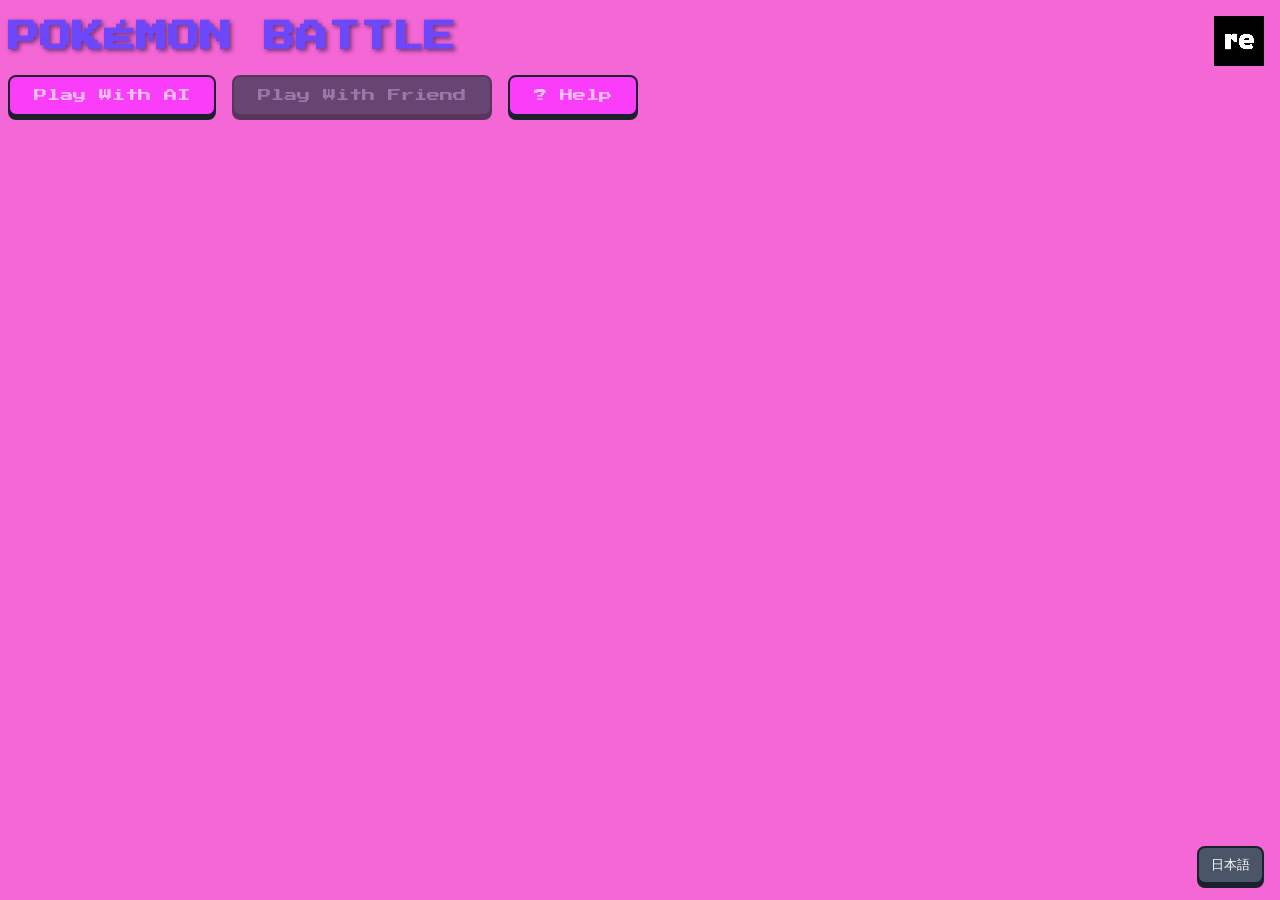
==== index.html @ 2ab13876 "Update index.html" ====
<!DOCTYPE html>
<html lang="en">
<head>
    <meta charset="UTF-8">
    <meta name="viewport" content="width=device-width, initial-scale=1.0">
    <title>(ré)Pokémon Battle</title>
    <script src="https://cdn.tailwindcss.com"></script>
    <!-- UPDATED: Added Japanese font -->
    <link href="https://fonts.googleapis.com/css2?family=Press+Start+2P&family=DotGothic16&display.swap" rel="stylesheet">
    <style>
        /* UPDATED: Added :lang() pseudo-classes to switch fonts */
        body:lang(en) {
            font-family: 'Press Start 2P', sans-serif;
        }
        body:lang(ja) {
            /* Use DotGothic16 for Japanese, as Press Start 2P lacks glyphs */
            font-family: 'DotGothic16', sans-serif;
        }

        body {
            background-color: #f566d7; /* User specified */
            /* Simple noise background for a retro feel */
            background-image: url("data:image/svg+xml,%3Csvg xmlns='http://www.w3.org/2000/svg' width='4' height='4' viewBox='0 0 4 4'%3E%3Cpath fill='%239C92AC' fill-opacity='0.1' d='M1 3h1v1H1V3zm2-2h1v1H3V1z'%3E%3C/path%3E%3C/svg%3E");
            padding-bottom: 80px; /* Added space for the fixed button */
            image-rendering: pixelated; /* Makes pixel fonts sharp */
            text-transform: uppercase; /* Classic game feel */
            font-size: 16px; /* Set a base font size for DotGothic16 */
        }
        
        /* Ensure pixel font is used in buttons too */
        body:lang(en) .retro-btn, body:lang(en) .battle-log, body:lang(en) .victory-text-base, body:lang(en) .help-screen {
            font-family: 'Press Start 2P', sans-serif;
        }
        body:lang(ja) .retro-btn, body:lang(ja) .battle-log, body:lang(ja) .victory-text-base, body:lang(ja) .help-screen {
            font-family: 'DotGothic16', sans-serif;
            /* Japanese font might need size adjustment */
            font-size: 1.1rem; 
            line-height: 1.5;
        }
        /* Override for smaller elements */
        body:lang(ja) h2, body:lang(ja) span, body:lang(ja) p {
             font-size: 1.0rem;
        }
        body:lang(ja) .retro-btn.attack-btn {
            font-size: 0.75rem; /* NEW: Made even smaller for mobile */
            line-height: 1.2;
        }
        @media (min-width: 768px) {
            body:lang(ja) .retro-btn.attack-btn {
                font-size: 1.0rem; /* Restore original size for desktop */
            }
        }
        body:lang(en) .retro-btn.attack-btn {
            /* MODIFIED: Made attack buttons full width */
            font-size: 0.55rem; /* NEW: Made even smaller for mobile */
            width: 100%;
        }
        @media (min-width: 768px) {
            body:lang(en) .retro-btn.attack-btn {
                font-size: 0.75rem; /* Restore original size for desktop */
            }
        }
        /* MODIFIED: Make Japanese attack buttons full width too */
        body:lang(ja) .retro-btn.attack-btn {
            width: 100%;
        }


        /* --- HP Bar Styling --- */
        .hp-bar-outer {
            background-color: #e0e0e0;
            border-radius: 9999px;
            overflow: hidden;
            border: 2px solid #333;
            box-shadow: inset 0 2px 4px rgba(0,0,0,0.2);
        }

        .hp-bar-inner {
            height: 100%;
            border-radius: 9999px;
            transition: width 0.5s ease-in-out;
            /* Green to Yellow to Red gradient */
            background: linear-gradient(90deg, #dc2626, #f59e0b, #22c55e);
            background-size: 300% 100%; /* Size to show only one part */
            background-position: 0% 50%; /* Start at green (right side) */
        }

        /* --- Retro Button Styling --- */
        .retro-btn {
            font-weight: 400; /* This font only has one weight */
            background-color: #4a5568; /* Default gray */
            color: white;
            border: 2px solid #1a202c;
            border-radius: 8px;
            padding: 0.75rem 1.5rem;
            cursor: pointer;
            box-shadow: 0 4px 0 #1a202c; /* 3D effect */
            transition: all 0.1s ease-in-out;
            transform: translateY(0);
        }

        /* The user requested an orange highlight on click */
        .retro-btn:active {
            background-color: #dd6b20; /* Orange */
            box-shadow: 0 2px 0 #1a202c;
            transform: translateY(2px); /* Button press effect */
        }

        .retro-btn:disabled {
            cursor: not-allowed;
            opacity: 0.7;
            background-color: #2d3748; /* Darker gray for disabled */
            color: #718096;
            box-shadow: 0 4px 0 #1a202c;
        }

        /* --- Heavy Attack Button States --- */
        .heavy-attack-disabled {
            background-color: #2d3748; /* Darker gray */
            color: #718096;
            box-shadow: 0 4px 0 #1a202c;
            opacity: 0.6;
            pointer-events: none; /* Not clickable */
        }

        .heavy-attack-ready {
            background-color: #c53030; /* Ready state - red */
            color: white;
        }
        .heavy-attack-ready:active {
            background-color: #dd6b20; /* Still orange on click */
        }

        /* --- Battle Log --- */
        .battle-log {
            background-color: rgba(0, 0, 0, 0.7);
            border: 2px solid #4a5568;
            border-radius: 8px;
            overflow-y: auto;
            color: #f0f0f0;
        }
        .battle-log p {
            padding: 4px 8px;
            border-bottom: 1px dashed #4a5568;
        }
        .battle-log p:last-child {
            border-bottom: none;
        }

        /* --- Screen Transitions --- */
        .hidden {
            display: none;
        }

        /* --- Victory Overlay --- */
        .victory-text-base {
            font-weight: 400; /* This font only has one weight */
            font-size: 2.5rem; /* Smaller base size for pixel font */
        }

        /* Victory Animation */
        .victory-text-win {
            color: white;
            text-shadow: 
                -3px -3px 0 #000, 3px -3px 0 #000,
                -3px 3px 0 #000, 3px 3px 0 #000,
                -4px 0 0 #ffcc00, 4px 0 0 #ffcc00,
                0 -4px 0 #ffcc00, 0 4px 0 #ffcc00;
            animation: bounce 1s ease-in-out infinite;
        }
        
        /* Defeat Animation */
        .victory-text-lose {
            color: #dc2626; /* Red */
            text-shadow: 
                -2px -2px 0 #000, 2px -2px 0 #000,
                -2px 2px 0 #000, 2px 2px 0 #000,
                -3px 0 0 #000, 3px 0 0 #000,
                0 -3px 0 #000, 0 3px 0 #000;
            animation: tremble 0.5s linear infinite;
        }

        /* Draw Style (No Animation) */
        .victory-text-draw {
            color: #a0aec0; /* Gray */
            text-shadow: 
                -2px -2px 0 #000, 2px -2px 0 #000,
                -2px 2px 0 #000, 2px 2px 0 #000;
        }


        @media (min-width: 768px) {
            .victory-text-base {
                font-size: 5rem; /* Restore large size on desktop */
            }
        }

        @keyframes bounce {
            0%, 100% { transform: translateY(0); }
            50% { transform: translateY(-15px); }
        }

        @keyframes tremble {
            0% { transform: translate(0, 0); }
            25% { transform: translate(-2px, 2px); }
            50% { transform: translate(2px, -2px); }
            75% { transform: translate(-2px, 2px); }
            100% { transform: translate(0, 0); }
        }


        /* --- Pokémon Sprite Animations --- */
        .pokemon-sprite {
            transition: transform 0.2s ease;
            image-rendering: pixelated; /* Keeps placeholders sharp */
        }
        .pokemon-sprite.taking-damage {
            animation: shake 0.3s ease-in-out;
        }
        @keyframes shake {
            0%, 100% { transform: translateX(0); }
            25% { transform: translateX(-10px); }
            75% { transform: translateX(10px); }
        }
        .pokemon-sprite.attacking {
            transform: scale(1.1) translateX(10px);
        }
        .pokemon-sprite.ai-attacking {
            transform: scale(1.1) translateX(-10px);
        }

        /* --- Selection Card --- */
        .pokemon-card {
            transition: transform 0.2s ease, box-shadow 0.2s ease;
        }
        .pokemon-card:hover {
            transform: translateY(-5px);
            box-shadow: 0 10px 15px -3px rgba(0, 0, 0, 0.2), 0 4px 6px -2px rgba(0, 0, 0, 0.1);
        }
        
        /* --- Pokeball Logo --- */
        .pokeball-logo {
            position: fixed;
            top: 16px;
            right: 16px;
            width: 50px;
            height: 50px;
            z-index: 100;
            animation: spin 8s linear infinite;
        }
        @keyframes spin {
            from { transform: rotate(0deg); }
            to { transform: rotate(360deg); }
        }

        /* --- Maintenance Button --- */
        .maintenance-btn {
            position: relative;
            overflow: hidden; /* To keep the bar inside */
        }
        .maintenance-btn::after {
            content: attr(data-maintenance-text); /* Get text from data attribute */
            position: absolute;
            left: -100%;
            top: 0;
            width: 100%;
            height: 100%;
            display: flex;
            align-items: center;
            justify-content: center;
            background: repeating-linear-gradient(
                -45deg,
                #ffcc00,
                #ffcc00 10px,
                #333 10px,
                #333 20px
            );
            color: white;
            text-shadow: 1px 1px 2px black;
            font-size: 0.75em; /* Smaller text for the bar */
            animation: maintenance-sweep 2s ease-in-out infinite;
        }

        @keyframes maintenance-sweep {
            0% { left: -100%; }
            40% { left: 0; }
            60% { left: 0; }
            100% { left: 100%; }
        }

        /* --- Pokémon Type Styles --- */
        .type-electric-text { color: #F8D030; text-shadow: 1px 1px #A1871F; }
        .type-electric-bg { background-color: rgba(248, 208, 48, 0.15); }
        .type-electric-border { border-color: #F8D030; }
        .type-electric-btn { background-color: #f7d02c; color: #333; }
        .type-electric-btn:active { background-color: #dd6b20 !important; }

        .type-fire-text { color: #F08030; text-shadow: 1px 1px #9C531F; }
        .type-fire-bg { background-color: rgba(240, 128, 48, 0.15); }
        .type-fire-border { border-color: #F08030; }
        .type-fire-btn { background-color: #f08030; color: white; }
        .type-fire-btn:active { background-color: #dd6b20 !important; }

        .type-water-text { color: #6890F0; text-shadow: 1px 1px #445E9C; }
        .type-water-bg { background-color: rgba(104, 144, 240, 0.15); }
        .type-water-border { border-color: #6890F0; }
        .type-water-btn { background-color: #6890f0; color: white; }
        .type-water-btn:active { background-color: #dd6b20 !important; }

        .type-grass-text { color: #78C850; text-shadow: 1px 1px #4E8234; }
        .type-grass-bg { background-color: rgba(120, 200, 80, 0.15); }
        .type-grass-border { border-color: #78C850; }
        .type-grass-btn { background-color: #78c850; color: white; }
        .type-grass-btn:active { background-color: #dd6b20 !important; }

        .type-normal-text { color: #A8A878; text-shadow: 1px 1px #6D6D4E; }
        .type-normal-bg { background-color: rgba(168, 168, 120, 0.15); }
        .type-normal-border { border-color: #A8A878; }
        .type-normal-btn { background-color: #a8a878; color: white; }
        .type-normal-btn:active { background-color: #dd6b20 !important; }

        /* --- Language Button --- */
        #language-toggle {
            position: fixed;
            bottom: 16px;
            right: 16px;
            z-index: 100;
            padding: 0.5rem 0.75rem;
        }

        /* --- NEW: Help Screen Styles --- */
        .help-screen {
            background-color: rgba(0, 0, 0, 0.9); /* Dark overlay */
            color: #f0f0f0;
            padding: 1.5rem;
            border-radius: 8px;
            border: 2px solid #4a5568;
            text-transform: none; /* Allow normal case for rules */
        }
        .help-screen h2 {
            font-size: 1.5rem;
            margin-bottom: 1rem;
            color: #ffcc00; /* Yellow title */
            text-shadow: 2px 2px #000;
        }
        .help-screen ul {
            list-style-type: none;
            padding: 0;
            margin-left: 0.5rem;
        }
        .help-screen li {
            margin-bottom: 0.75rem;
            line-height: 1.6;
            font-size: 0.9rem;
        }
        /* Style the numbers/icons */
        .help-screen li::before {
            content: '▶';
            color: #ffcc00;
            margin-right: 0.75rem;
            font-size: 0.75rem;
        }
        /* Special style for heavy attack rule */
        .help-screen .heavy-rule {
            color: #fca5a5; /* Light red */
        }
        .help-screen .heavy-rule::before {
            content: '★';
            color: #f87171; /* Red */
        }

        /* --- NEW: Video Overlay --- */
        #video-overlay {
            z-index: 200; /* On top of everything */
        }
        /* NEW: Make log review overlay appear on top */
        #log-review-overlay {
            z-index: 210; /* On top of victory screen */
        }
        #attack-video {
            border: 4px solid #ffcc00; /* Retro yellow border */
            border-radius: 8px;
            max-width: 90%;
            max-height: 90%;
            background-color: #000; /* Black bg in case video is letterboxed */
        }

    </style>
</head>
<!-- Set default language for the body -->
<body lang="en" class="flex flex-col items-center justify-center min-h-screen p-4">

    <!-- Pokeball Logo -->
    <img src="./lgo.png" 
         alt="Pokeball" 
         class="pokeball-logo" 
         onerror="this.src='https://placehold.co/50x50/f00/fff?text=O&font=montserrat'; this.onerror=null;">

    <h1 id="main-title" class="text-xl md:text-2xl font-normal text-center text-white mb-6" style="text-shadow: 2px 2px 4px rgba(0,0,0,0.5);">...</h1>

    <!-- MODIFIED: Increased padding for height -->
    <div id="game-container" class="w-full max-w-4xl bg-[#f462bd]/80 backdrop-blur-sm rounded-xl shadow-2xl p-4 md:p-8 border-4 border-gray-700">

        <!-- NEW START SCREEN -->
        <div id="start-screen" class="text-center">
            <div class="flex flex-col items-center justify-center gap-6 p-8 md:p-12">
                <button id="play-ai-btn" class="retro-btn !text-base md:!text-xl !px-8 !py-4" style="background-color: #fa3df8; color: #fbbfff;">
                    ...
                </button>
                <button id="play-friend-btn" class="retro-btn maintenance-btn !text-base md:!text-xl !px-8 !py-4" data-maintenance-text="..." disabled>
                    ...
                </button>
                <!-- NEW: Help Button -->
                <button id="help-btn" class="retro-btn !text-base md:!text-xl !px-8 !py-4" style="background-color: #fa3df8; color: #fbbfff;">
                    <span class="mr-2">?</span>
                    <span id="help-btn-text">...</span>
                </button>
            </div>
        </div>

        <!-- NEW: HELP SCREEN -->
        <div id="help-screen" class="hidden help-screen">
            <h2 id="help-title">...</h2>
            <ul>
                <li id="help-rule-1">...</li>
                <li id="help-rule-2">...</li>
                <li id="help-rule-3" class="heavy-rule">...</li>
            </ul>
            <button id="help-back-btn" class="retro-btn !text-base md:!text-xl !px-8 !py-4" style="background-color: #fa3df8; color: #fbbfff;">...</button>
        </div>


        <div id="selection-screen" class="hidden">
            <div id="pokemon-slider-container" class="flex items-center justify-center gap-2 md:gap-6">
                <button id="prev-pokemon" class="retro-btn !p-2 md:!p-4 text-lg md:text-2xl">◀</button>
                
                <div id="pokemon-card-display" class="w-48 md:w-64">
                    <!-- Card rendered by JS -->
                </div>
                
                <button id="next-pokemon" class="retro-btn !p-2 md:!p-4 text-lg md:text-2xl">▶</button>
            </div>
        </div>

        <div id="battle-screen" class="hidden">
            <div class="grid grid-cols-2 gap-1 md:gap-6 mb-1 md:mb-4">

                <!-- Player Box -->
                <div id="player-box" class="p-1 md:p-4 rounded-lg border-2 border-gray-400 shadow-md">
                    <!-- MODIFIED: Changed to flex-col and centered. Kept md:flex-row for larger screens -->
                    <div class="flex flex-col items-center gap-1 md:flex-row md:items-center md:gap-2">
                        <!-- MODIFIED: Added mx-auto for mobile centering, md:mx-0 to reset -->
                        <img id="player-pokemon-img" src="https://placehold.co/150x150/EFEFEF/333?text=Player" alt="Player Pokémon" class="pokemon-sprite h-16 w-16 md:h-32 md:w-32 object-cover rounded mx-auto md:mx-0">
                        <!-- MODIFIED: Changed to flex-1 and w-full for mobile, md:w-auto to reset -->
                        <div class="flex-1 w-full md:w-auto">
                            <!-- MODIFIED: Added text-center for mobile, md:text-left to reset -->
                            <h2 id="player-pokemon-name" class="text-[0.625rem] md:text-base font-normal leading-tight text-center md:text-left">...</h2>
                            <!-- MODIFIED: Added block and text-center for mobile, md:text-left to reset -->
                            <span id="player-hp-text" class="block text-[0.5rem] md:text-sm font-normal text-center md:text-left">HP: 100/100</span>
                            <div class="hp-bar-outer w-full h-4 md:h-5 mt-1 md:mt-2">
                                <div id="player-hp-bar" class="hp-bar-inner h-full w-full"></div>
                            </div>
                        </div>
                    </div>
                </div>

                <!-- AI Box -->
                <div id="ai-box" class="p-1 md:p-4 rounded-lg border-2 border-gray-400 shadow-md">
                    <!-- MODIFIED: Changed to flex-col and centered. Kept md:flex-row for larger screens -->
                    <div class="flex flex-col items-center gap-1 md:flex-row md:items-center md:gap-2">
                        <!-- MODIFIED: Added mx-auto for mobile centering, md:mx-0 to reset -->
                        <img id="ai-pokemon-img" src="https://placehold.co/150x150/EFEFEF/333?text=AI" alt="AI Pokémon" class="pokemon-sprite h-16 w-16 md:h-32 md:w-32 object-cover rounded mx-auto md:mx-0">
                        <!-- MODIFIED: Changed to flex-1 and w-full for mobile, md:w-auto to reset -->
                        <div class="flex-1 w-full md:w-auto">
                            <!-- MODIFIED: Added text-center for mobile, md:text-left to reset -->
                            <h2 id="ai-pokemon-name" class="text-[0.625rem] md:text-base font-normal leading-tight text-center md:text-left">...</h2>
                            <!-- MODIFIED: Added block and text-center for mobile, md:text-left to reset -->
                            <span id="ai-hp-text" class="block text-[0.5rem] md:text-sm font-normal text-center md:text-left">HP: 100/100</span>
                            <div class="hp-bar-outer w-full h-4 md:h-5 mt-1 md:mt-2">
                                <div id="ai-hp-bar" class="hp-bar-inner h-full w-full"></div>
                            </div>
                        </div>
                    </div>
                </div>

            </div>

            <div class="grid grid-cols-2 gap-1 md:gap-6">
                <div>
                    <h3 id="your-turn-title" class="text-[0.625rem] md:text-base font-normal mb-2 text-center">...</h3>
                    <div id="player-controls" class="grid grid-cols-2 gap-1 md:gap-3">
                        <!-- Attack buttons rendered by JS -->
                    </div>
                </div>

                <div>
                    <div class="flex justify-between items-center mb-2">
                        <h3 id="battle-log-title" class="text-[0.625rem] md:text-base font-normal">...</h3>
                        <span id="turn-counter" class="text-[0.5rem] md:text-sm font-normal">...</span>
                    </div>
                    <div id="battle-log" class="battle-log p-1 md:p-2 rounded-lg h-28 md:h-32 text-xs">
                        <p id="battle-log-start"></p>
                    </div>
                </div>
            </div>
        </div>

        <div id="victory-screen" class="hidden text-center">
            <div class="relative w-64 h-64 md:w-80 md:h-80 mx-auto">
                <img id="winner-img" src="https://placehold.co/320x320/EFEFEF/333?text=Winner" alt="Winner" class="w-full h-full object-cover rounded-full shadow-lg border-4 border-yellow-400">
                <div class="absolute inset-0 flex items-center justify-center">
                    <!-- Base class added, animation class added by JS -->
                    <h1 id="victory-text" class="victory-text-base">...</h1>
                </div>
            </div>
            <!-- Updated button color -->
            <button id="restart-button" class="retro-btn mt-8 text-base md:text-xl px-8 py-4" style="background-color: #610b9d;">...</button>
            <!-- NEW: Show Log Button -->
            <button id="show-log-button" class="retro-btn mt-4 text-base md:text-xl px-6 py-3" style="background-color: #4a5568;">...</button>
        </div>
    </div>

    <div class="fixed bottom-4 left-0 right-0 text-center z-50">
        <button id="end-game-btn" class="retro-btn bg-red-700 px-8 hidden">...</button>
    </div>

    <!-- NEW: Language Toggle Button -->
    <button id="language-toggle" class="retro-btn">EN / JA</button>

    <!-- NEW: Video Attack Overlay -->
    <div id="video-overlay" class="hidden fixed inset-0 bg-black/80 flex items-center justify-center">
        <!-- Added muted and playsinline for better autoplay compatibility -->
        <video id="attack-video" width="480" height="360" muted playsinline>
            <!-- No source initially, will be set by JS -->
            Your browser does not support the video tag.
        </video>
    </div>

    <!-- NEW: Log Review Overlay -->
    <div id="log-review-overlay" class="hidden fixed inset-0 bg-black/90 p-4 flex items-center justify-center">
        <div class="help-screen w-full max-w-2xl"> <!-- Re-using help-screen style -->
            <h2 id="log-review-title" class="text-center">...</h2>
            <!-- Re-using battle-log style for the container -->
            <div id="log-review-content" class="battle-log h-64 md:h-80 text-xs my-4">
                <!-- Log content will be copied here by JS -->
            </div>
            <button id="close-log-button" class="retro-btn !text-base md:!text-xl !px-8 !py-4 w-full" style="background-color: #fa3df8; color: #fbbfff;">...</button>
        </div>
    </div>


    <script>
        // --- TRANSLATION DATA ---
        const UI_TEXT = {
            'en': {
                'title_battle': 'Pokémon Battle',
                'title_choose': 'Choose Your Pokémon!',
                'play_ai': 'Play With AI',
                'play_friend': 'Play With Friend',
                'maintenance': 'Under Maintenance',
                'your_turn': 'Your Turn!',
                'battle_log': 'Battle Log',
                'turn_counter': (current, max) => `Turn: ${current} / ${max}`,
                'log_welcome': 'Welcome! Choose your Pokémon to begin.',
                'log_player_chose': (name) => `You chose ${name}!`,
                'log_ai_chose': (name) => `The AI chose ${name}!`,
                'log_battle_begin': 'Let the battle begin!',
                'log_player_command': (pokemon, attack) => `You commanded ${pokemon} to use ${attack}!`,
                'log_miss': (reason) => `...but ${reason}`,
                'log_hit': (attack, damage) => `${attack} hit! It dealt ${damage} damage.`,
                'log_ai_attack': (pokemon, attack) => `The AI's ${pokemon} uses ${attack}!`,
                'log_heavy_fail': (attack) => `You can't use ${attack} with more than 50 HP!`,
                'log_ai_focus': (pokemon) => `The AI's ${pokemon} is focusing its power!`,
                'log_ai_fainted': (pokemon) => `The AI's ${pokemon} fainted!`,
                'log_player_fainted': (pokemon) => `Your ${pokemon} fainted!`,
                'log_times_up': "The battle is over! Time's up!",
                'log_player_hp_win': 'You have more HP! You win!',
                'log_ai_hp_win': 'The AI has more HP! You lose.',
                'log_draw': "It's a draw!",
                'log_forfeit': 'You forfeited the match!',
                'hp_text': (current, max) => `HP: ${current}/${max}`,
                'victory': 'VICTORY!',
                'defeat': 'DEFEAT...',
                'draw': "IT'S A DRAW!",
                'play_again': 'Play Again',
                'end_game': 'End Game',
                'help': 'Help',
                'help_title': 'How to Play',
                'help_rule_1': 'Basic Attacks deal 20 Damage.Medium Attacks deal 30 Damage.Heavy Attacks deal 50 Damage, but can ONLY be used when your criteria is fullfilled!',
                'help_rule_2': 'Basic attacks 70% chance to hit, Medium 30% and heavy 90%',
                'help_rule_3': 'Check battle logs for match analysis',
                'help_back': 'Back',
                'view_log': 'View Final Log', // NEW
                'log_review_title': 'Final Battle Log' // NEW
            },
            'ja': {
                'title_battle': 'ポケモンバトル',
                'title_choose': 'ポケモンをえらんでね！',
                'play_ai': 'AIとたいせん',
                'play_friend': 'ともだちとたいせん',
                'maintenance': 'メンテナンスちゅう',
                'your_turn': 'あなたのターン！',
                'battle_log': 'バトルログ',
                'turn_counter': (current, max) => `ターン: ${current} / ${max}`,
                'log_welcome': 'ようこそ！ポケモンをえらんでね。',
                'log_player_chose': (name) => `あなたは ${name} をえらんだ！`,
                'log_ai_chose': (name) => `AIは ${name} をえらんだ！`,
                'log_battle_begin': 'バトルかいし！',
                'log_player_command': (pokemon, attack) => `いけっ ${pokemon}！ ${attack}！`,
                'log_miss': (reason) => `...しかし ${reason}`,
                'log_hit': (attack, damage) => `${attack} があたった！ ${damage} のダメージ。`,
                'log_ai_attack': (pokemon, attack) => `AIの ${pokemon} は ${attack} をつかった！`,
                'log_heavy_fail': (attack) => `HPが50以上のときは ${attack} はつかえない！`,
                'log_ai_focus': (pokemon) => `AIの ${pokemon} はちからをためている！`,
                'log_ai_fainted': (pokemon) => `AIの ${pokemon} はたおれた！`,
                'log_player_fainted': (pokemon) => `あなたの ${pokemon} はたおれた！`,
                'log_times_up': 'バトルしゅうりょう！ じかんぎれ！',
                'log_player_hp_win': 'あなたのHPがおおい！ あなたの勝ち！',
                'log_ai_hp_win': 'AIのHPがおおい！ あなたのまけ。',
                'log_draw': 'ひきわけ！',
                'log_forfeit': 'しょうぶをあきらめた！',
                'hp_text': (current, max) => `HP: ${current}/${max}`,
                'victory': 'しょうり！', // Corrected
                'defeat': 'はいぼく...', // Corrected
                'draw': 'ひきわけ',
                'play_again': 'もういっかい',
                'end_game': 'おわる',
                'help': 'ヘルプ',
                'help_title': 'あそびかた',
                'help_rule_1': '「じゃく」こうげきは 20ダメージ。',
                'help_rule_2': '「ちゅう」こうげきは 30ダメージ。',
                'help_rule_3': '「きょう」こうげきは 50ダメージ。ただし、HPが 50いか のときだけ つかえる！',
                'help_back': 'もどる',
                'view_log': 'さいしゅうログ', // NEW
                'log_review_title': 'さいしゅうバトルログ' // NEW
            }
        };

        // --- DELETED: Removed the first, outdated MISS_MESSAGES declaration ---

        // --- NEW: Replaced MISS_MESSAGES with user's custom list ---
        const MISS_MESSAGES = {
            'en': [
                "it's brain momentarily believed it was JMike the Pirate and went searching for buried treasure.",
                "it got an alert from Discord about an urgent hype squad post. Priorities, people.",
                "it was about to finish, but Chaz sent it a video of a cat singing opera.",
                "it got an alert from Discord about an urgent hype squad post. Priorities, people.",
                "A tiny voice whispered, What would JMike the Pirate steal next? and it had to ponder.",
                "it suddenly realized it hadn't checked newbie-chat in a whole five minutes—a serious oversight.",
                "it was in a focus flow, then Chaz dared it to poke the cat.",
                "It fell into a trance RE made it forget everything that came before and after it.",
                "It's monitor briefly turned into a treasure map, thanks, JMike the Pirate's influence.",
                "it got a text from Chaz that was just a picture of a suspiciously smug cat.",
                "it got a text from Chaz that Movie night was About to start.",
                "It couldn't attack as it was mentally preparing a lecture from Joey the Professor on being a reinsurer.",
                "I got a spontaneous flash of inspiration regarding a new hat design for Chely.",
                "The gentle rhythm of my work was interrupted when I heard Croket the Frog doing stand-up comedy in my head.",
                "I got distracted by a sudden, urgent need to know what Chely's favorite type of cloud is.",
                "I had to stop and mentally high-five Croket the Frog for being so impeccably green.",
                "I briefly forgot the task because I was trying to imitate the deep, thoughtful gaze of Croket the Frog.",
                "I blame Chely; the thought of her riding a tiny unicycle was too powerful to ignore."
            ],
            'ja': [
                "のうみそが いっしゅん じぶんを かいぞくJマイクだと おもいこみ、うまった たからを さがしにいった。",
                "Discordから キンキュウの ハイプスクワッドの とうこうアラートが きた。ゆうせんじこうだ、みんな。",
                "おわらせるところだったが、チャズから オペラをうたうネコの どうがが おくられてきた。",
                "Discordから キンキュウの ハイプスクワッドの とうこうアラートが きた。ゆうせんじこうだ、みんな。",
                "『かいぞくJマイクは つぎに なにを ぬすむだろう？』と ちいさなこえが ささやき、かんがえこんでしまった。",
                "まるごふんかんも しんじんチャットを チェックしていないことに きづいてしまった。これは いちだいじだ。",
                "しゅうちゅうモードだったのに、チャズに『ネコをつついてみろ』と そそのかされた。",
                "REの トランスじょうたいに おちいり、すべての きおくを うしなった。",
                "かいぞくJマイクの えいきょうで、モニターが いちじてきに たからのちずに なった。",
                "チャズから、いぶかしげな ドヤがおのネコの しゃしんだけが おくられてきた。",
                "チャズから『もうすぐ えいがのじかんだ』と メールが きた。",
                "ジョーイきょうじゅから さいほけんについて レクチャーを うけるための こころのじゅんびを していて こうげきできなかった。",
                "チェリーの あたらしい ぼうしのデザインにかんする とつぜんの ひらめきが...！",
                "あたまのなかで クロケット・ザ・フロッグが スタンドアップコメディを はじめ、おだやかな しごとのリズムが みだされた。",
                "チェリーの すきな くもの しゅるいを しらなければという、とつぜんの きんきゅうの しょうどうに かられた。",
                "クロケット・ザ・フロッグの あまりにも かんぺきな みどりいろに、こころのなかで ハイタッチするしか なかった。",
                "クロケット・ザ・フロッグの ふかく ものおもいに ふける まなざしを マネしようとして、タスクを わすれた。",
                "チェリーのせいだ。かのじょが ちいさな いちりんしゃに のっている すがたを そうぞうしたら、むしできなかった。"
            ]
        };
        // --- END of replaced messages ---


        // --- DATA ---
        // REPLACE IMAGE URLS HERE WITH YOUR OWN
        const POKEMON_DATA = {
            'en': [
                { id: 1, name: 'Pika(re)', type: 'electric', image: './pokare.png', attacks: [
                    { name: 'Quick Attack', damage: 20 },
                    { name: 'Thunder Shock', damage: 20 }, /* UPDATED: Added space */
                    { name: 'Thunder Bolt', damage: 30 }, /* UPDATED: Added space */
                    { name: 'Volt Tackle', damage: 50, type: 'heavy' }
                ]},
                { id: 2, name: '(re)mander', type: 'fire', image: 'https://placehold.co/150x150/F44336/FFF?text=Charmander', attacks: [
                    { name: 'Scratch', damage: 20 },
                    { name: 'Ember', damage: 20 },
                    { name: 'Flamethrower', damage: 30 },
                    { name: 'Flare Blitz', damage: 50, type: 'heavy' }
                ]},
                { id: 3, name: 'Squi(re)tle', type: 'water', image: 'https://placehold.co/150x150/2196F3/FFF?text=Squirtle', attacks: [
                    { name: 'Tackle', damage: 20 },
                    { name: 'Bubble', damage: 20 },
                    { name: 'Water Gun', damage: 40 },
                    { name: 'Hydro Pump', damage: 60, type: 'heavy' }
                ]},
                { id: 4, name: 'Bulbasau(re)', type: 'grass', image: 'https://placehold.co/150x150/4CAF50/FFF?text=Bulbasaur', attacks: [
                    { name: 'Tackle', damage: 20 },
                    { name: 'Vine Whip', damage: 20 },
                    { name: 'Razor Leaf', damage: 30 },
                    { name: 'Solar Beam', damage: 50, type: 'heavy' }
                ]},
                { id: 5, name: '(re)evee', type: 'normal', image: 'https://placehold.co/150x150/795548/FFF?text=Eevee', attacks: [
                    { name: 'Tackle', damage: 20 },
                    { name: 'Quick Attack', damage: 20 },
                    { name: 'Swift', damage: 40 },
                    { name: 'Last Resort', damage: 60, type: 'heavy' }
                ]}
            ],
            'ja': [
                { id: 1, name: 'ピカチュウ', type: 'electric', image: 'https://placehold.co/150x150/FFEB3B/333?text=Pikachu', attacks: [
                    { name: 'でんこうせっか', damage: 20 },
                    { name: 'でんきショック', damage: 20 },
                    { name: '10まんボルト', damage: 30 },
                    { name: 'ボルテッカー', damage: 50, type: 'heavy' }
                ]},
                { id: 2, name: 'ヒトカゲ', type: 'fire', image: 'https://placehold.co/150x150/F44336/FFF?text=Charmander', attacks: [
                    { name: 'ひっかく', damage: 20 },
                    { name: 'ひのこ', damage: 20 },
                    { name: 'かえんほうしゃ', damage: 30 },
                    { name: 'フレアドライブ', damage: 50, type: 'heavy' }
                ]},
                { id: 3, name: 'ゼニガメ', type: 'water', image: 'https://placehold.co/150x150/2196F3/FFF?text=Squirtle', attacks: [
                    { name: 'たいあたり', damage: 20 },
                    { name: 'あわ', damage: 20 }, // Corrected syntax
                    { name: 'みずでっぽう', damage: 30 },
                    { name: 'ハイドロポンプ', damage: 50, type: 'heavy' }
                ]},
                { id: 4, name: 'フシギダネ', type: 'grass', image: 'https://placehold.co/150x150/4CAF50/FFF?text=Bulbasaur', attacks: [
                    { name: 'たいあたり', damage: 20 },
                    { name: 'つるのムチ', damage: 20 },
                    { name: 'はっぱカッター', damage: 30 },
                    { name: 'ソーラービーム', damage: 50, type: 'heavy' }
                ]},
                { id: 5, name: 'イーブイ', type: 'normal', image: 'https://placehold.co/150x150/795548/FFF?text=Eevee', attacks: [
                    { name: 'たいあたり', damage: 20 },
                    { name: 'でんこうせっか', damage: 20 },
                    { name: 'スピードスター', damage: 40 },
                    { name: 'とっておき', damage: 60, type: 'heavy' }
                ]}
            ]
        };


        // --- GAME STATE ---
        let playerPokemon = null;
        let aiPokemon = null;
        let playerHP = 100;
        let aiHP = 100;
        let currentTurn = 1;
        let isPlayerTurn = true;
        let gameInProgress = false;
        let currentSelectionIndex = 0;
        let currentLanguage = 'en'; // NEW: Language state
        const MAX_TURNS = 5;
        const MISS_CHANCE = 0.5; // 20% miss chance

        // --- DOM ELEMENTS ---
        const startScreen = document.getElementById('start-screen');
        const selectionScreen = document.getElementById('selection-screen');
        const battleScreen = document.getElementById('battle-screen');
        const victoryScreen = document.getElementById('victory-screen');
        const helpScreen = document.getElementById('help-screen'); // NEW
        
        const playAiButton = document.getElementById('play-ai-btn');
        const playFriendButton = document.getElementById('play-friend-btn');
        const helpButton = document.getElementById('help-btn'); // NEW
        const helpButtonText = document.getElementById('help-btn-text'); // NEW
        const helpTitle = document.getElementById('help-title'); // NEW
        const helpRule1 = document.getElementById('help-rule-1'); // NEW
        const helpRule2 = document.getElementById('help-rule-2'); // NEW
        const helpRule3 = document.getElementById('help-rule-3'); // NEW
        const helpBackButton = document.getElementById('help-back-btn'); // NEW
        
        const pokemonCardDisplay = document.getElementById('pokemon-card-display');
        const prevPokemonButton = document.getElementById('prev-pokemon');
        const nextPokemonButton = document.getElementById('next-pokemon');

        const playerBox = document.getElementById('player-box');
        const aiBox = document.getElementById('ai-box');

        const aiPokemonName = document.getElementById('ai-pokemon-name');
        const aiHpText = document.getElementById('ai-hp-text');
        const aiHpBar = document.getElementById('ai-hp-bar');
        const aiPokemonImg = document.getElementById('ai-pokemon-img');

        const playerPokemonName = document.getElementById('player-pokemon-name');
        const playerHpText = document.getElementById('player-hp-text');
        const playerHpBar = document.getElementById('player-hp-bar');
        const playerPokemonImg = document.getElementById('player-pokemon-img');
        
        const battleLog = document.getElementById('battle-log');
        const battleLogStart = document.getElementById('battle-log-start');
        const turnCounter = document.getElementById('turn-counter');
        const playerControls = document.getElementById('player-controls');
        const yourTurnTitle = document.getElementById('your-turn-title');
        const battleLogTitle = document.getElementById('battle-log-title');
        
        const endGameButton = document.getElementById('end-game-btn');
        
        const winnerImg = document.getElementById('winner-img');
        const victoryText = document.getElementById('victory-text');
        const restartButton = document.getElementById('restart-button');
        const mainTitle = document.getElementById('main-title');
        const languageToggleButton = document.getElementById('language-toggle');
        // NEW: Video Elements
        const videoOverlay = document.getElementById('video-overlay');
        const attackVideo = document.getElementById('attack-video');

        // NEW: Log Review Elements
        const logReviewOverlay = document.getElementById('log-review-overlay');
        const logReviewTitle = document.getElementById('log-review-title'); // <-- FIX: Added this line
        const logReviewContent = document.getElementById('log-review-content');
        const showLogButton = document.getElementById('show-log-button');
        const closeLogButton = document.getElementById('close-log-button');

        // --- FUNCTIONS ---

        /**
         * Gets a translated string from the UI_TEXT object.
         * @param {string} key - The key for the text snippet.
         * @param {...any} args - Optional arguments for dynamic text.
         * @returns {string} The translated string.
         */
        function getText(key, ...args) {
            const textOrFn = UI_TEXT[currentLanguage][key];
            if (typeof textOrFn === 'function') {
                return textOrFn(...args);
            }
            return textOrFn || key;
        }

        /**
         * NEW: Updates all text elements on the screen to the current language.
         */
        function updateAllText() {
            // Set body language attribute for CSS
            document.body.lang = currentLanguage;

            // Start Screen
            if (!startScreen.classList.contains('hidden')) {
                mainTitle.textContent = getText('title_battle');
                mainTitle.style.color = '#6d47fb';
                playAiButton.textContent = getText('play_ai');
                playFriendButton.textContent = getText('play_friend');
                playFriendButton.dataset.maintenanceText = getText('maintenance');
                helpButtonText.textContent = getText('help');
            }

            // Help Screen
            if (!helpScreen.classList.contains('hidden')) {
                helpTitle.textContent = getText('help_title');
                helpRule1.textContent = getText('help_rule_1');
                helpRule2.textContent = getText('help_rule_2');
                helpRule3.textContent = getText('help_rule_3');
                helpBackButton.textContent = getText('help_back');
            }

            // Selection Screen
            if (!selectionScreen.classList.contains('hidden')) {
                mainTitle.textContent = getText('title_choose');
                mainTitle.style.color = '#6d47fb';
                renderCurrentPokemonCard(); // Re-render card for language change
            }

            // Battle Screen
            if (!battleScreen.classList.contains('hidden')) {
                yourTurnTitle.textContent = getText('your_turn');
                battleLogTitle.textContent = getText('battle_log');
                endGameButton.textContent = getText('end_game');
                
                // Update player/ai names and HP text
                if (playerPokemon) {
                    playerPokemonName.textContent = POKEMON_DATA[currentLanguage].find(p => p.id === playerPokemon.id).name;
                    playerHpText.textContent = getText('hp_text', playerHP, 100);
                    
                    // Re-render buttons with new attack names
                    createAttackButtons(); 
                }
                if (aiPokemon) {
                    aiPokemonName.textContent = POKEMON_DATA[currentLanguage].find(p => p.id === aiPokemon.id).name;
                    aiHpText.textContent = getText('hp_text', aiHP, 100);
                }
                
                // Update turn counter
                turnCounter.textContent = getText('turn_counter', Math.min(currentTurn, MAX_TURNS), MAX_TURNS);
            }

            // Victory Screen
            if (!victoryScreen.classList.contains('hidden')) {
                restartButton.textContent = getText('play_again');
                // The victoryText is set when the screen is shown, so it might need a re-call
                // We'll store the last result to re-translate it
                if (victoryScreen.dataset.result) {
                    const resultKey = victoryScreen.dataset.result;
                    victoryText.textContent = getText(resultKey);
                    // Re-apply correct animation class
                    victoryText.className = 'victory-text-base'; // Reset
                    if (resultKey === 'victory') {
                        victoryText.classList.add('victory-text-win');
                    } else if (resultKey === 'defeat') {
                        victoryText.classList.add('victory-text-lose');
                    } else {
                        victoryText.classList.add('victory-text-draw');
                    }
                }
                showLogButton.textContent = getText('view_log'); // NEW
            }

            // NEW: Log Review Screen
            logReviewTitle.textContent = getText('log_review_title');
            closeLogButton.textContent = getText('help_back'); // Re-using 'back' text

            // Update button text
            languageToggleButton.textContent = (currentLanguage === 'en') ? '日本語' : 'English';
        }

        /**
         * NEW: Toggles the language and updates the UI.
         */
        function toggleLanguage() {
            currentLanguage = (currentLanguage === 'en') ? 'ja' : 'en';
            updateAllText();
            // Re-render battle log with new language
            if (!battleScreen.classList.contains('hidden')) {
                logMessage(getText('log_battle_begin'), true); // Force-clear and update log
            } else if (startScreen.classList.contains('hidden') && selectionScreen.classList.contains('hidden') && helpScreen.classList.contains('hidden')) {
                // Do nothing if on victory screen
            } else if (helpScreen.classList.contains('hidden')) {
                 battleLogStart.textContent = getText('log_welcome');
            }
        }


        /**
        * Initializes the game, showing the start screen.
        */
        function initGame() {
            // Reset state
            playerPokemon = null;
            aiPokemon = null;
            playerHP = 100;
            aiHP = 100;
            currentTurn = 1;
            isPlayerTurn = true;
            gameInProgress = false;
            currentSelectionIndex = 0;

            // Show start screen
            startScreen.classList.remove('hidden');
            selectionScreen.classList.add('hidden');
            battleScreen.classList.add('hidden');
            victoryScreen.classList.add('hidden'); 
            helpScreen.classList.add('hidden'); // NEW
            logReviewOverlay.classList.add('hidden'); // NEW

            // Hide end game button
            endGameButton.classList.add('hidden');
            
            // Reset log
            battleLog.innerHTML = `<p id="battle-log-start">${getText('log_welcome')}</p>`;
            logReviewContent.innerHTML = ''; // NEW: Clear the review log
            
            // Update all text to current language
            updateAllText();
            updateUI(); // Resets HP bars etc.
        }

        /**
         * NEW: Shows the Pokémon selection screen.
         */
        function showSelectionScreen() {
            startScreen.classList.add('hidden');
            helpScreen.classList.add('hidden');
            selectionScreen.classList.remove('hidden');
            
            // This logic was in initGame, now it's here
            currentSelectionIndex = 0; 
            renderCurrentPokemonCard();
            updateSliderButtons();
            
            // Update title
            mainTitle.textContent = getText('title_choose');
            mainTitle.style.color = '#6d47fb';
        }

        /**
         * NEW: Shows the Help screen.
         */
        function showHelpScreen() {
            startScreen.classList.add('hidden');
            helpScreen.classList.remove('hidden');
            mainTitle.classList.add('hidden'); // Hide title on help screen
            updateAllText(); // Ensure help text is translated
        }

        /**
         * NEW: Hides the Help screen and returns to start.
         */
        function hideHelpScreen() {
            helpScreen.classList.add('hidden');
            startScreen.classList.remove('hidden');
            mainTitle.classList.remove('hidden');
            updateAllText(); // Update start screen text
        }


        /**
        * Renders the *single* current Pokémon card for the slider.
        */
        function renderCurrentPokemonCard() {
            pokemonCardDisplay.innerHTML = ''; // Clear old card
            
            // Get pokemon data for the correct language
            const pokemon = POKEMON_DATA[currentLanguage][currentSelectionIndex];
            const basePokemon = POKEMON_DATA['en'][currentSelectionIndex]; // For image/type
            
            const card = document.createElement('div');
            card.className = `pokemon-card bg-gray-200/70 p-2 md:p-4 rounded-lg border-2 border-gray-400 shadow-md text-center cursor-pointer w-full type-${basePokemon.type}-bg`;
            card.innerHTML = `
                <img src="${basePokemon.image}" alt="${pokemon.name}" class="w-24 h-24 md:w-48 md:h-48 rounded-full mx-auto mb-1 md:mb-2 border-2 md:border-4 border-gray-500">
                <h3 class="text-sm md:text-lg font-normal mb-1 md:mb-2 truncate type-${basePokemon.type}-text">${pokemon.name}</h3>
            `;
            
            card.addEventListener('click', () => selectPokemon(basePokemon.id));
            pokemonCardDisplay.appendChild(card);
        }

        /**
        * Shows the previous Pokémon in the slider.
        */
        function showPrevPokemon() {
            if (currentSelectionIndex > 0) {
                currentSelectionIndex--;
                renderCurrentPokemonCard();
                updateSliderButtons();
            }
        }

        /**
        * Shows the next Pokémon in the slider.
        */
        function showNextPokemon() {
            if (currentSelectionIndex < POKEMON_DATA['en'].length - 1) {
                currentSelectionIndex++;
                renderCurrentPokemonCard();
                updateSliderButtons();
            }
        }

        /**
        * Updates the disabled state of the slider buttons.
        */
        function updateSliderButtons() {
            prevPokemonButton.disabled = (currentSelectionIndex === 0);
            nextPokemonButton.disabled = (currentSelectionIndex === POKEMON_DATA['en'].length - 1);
        }

        /**
        * Handles the player's Pokémon selection.
        * @param {number} pokemonId - The ID of the chosen Pokémon.
        */
        function selectPokemon(pokemonId) {
            // We use the 'en' data as the master list, language data is for display
            playerPokemon = POKEMON_DATA['en'].find(p => p.id === pokemonId);
            
            // AI selects a different Pokémon
            const aiChoices = POKEMON_DATA['en'].filter(p => p.id !== pokemonId);
            aiPokemon = aiChoices[Math.floor(Math.random() * aiChoices.length)];

            startBattle();
        }

        /**
        * Sets up and starts the battle.
        */
        function startBattle() {
            gameInProgress = true;
            selectionScreen.classList.add('hidden');
            battleScreen.classList.remove('hidden');
            
            // Hide the main title
            mainTitle.classList.add('hidden');

            // Show the end game button
            endGameButton.textContent = getText('end_game');
            endGameButton.classList.remove('hidden');

            // Setup UI
            const playerLangData = POKEMON_DATA[currentLanguage].find(p => p.id === playerPokemon.id);
            const aiLangData = POKEMON_DATA[currentLanguage].find(p => p.id === aiPokemon.id);
            
            playerPokemonName.textContent = playerLangData.name;
            playerPokemonImg.src = playerPokemon.image;
            playerPokemonName.className = `text-[0.625rem] md:text-base font-normal leading-tight text-center md:text-left type-${playerPokemon.type}-text`; // Added mobile text-center
            playerBox.className = `p-1 md:p-4 rounded-lg border-2 shadow-md type-${playerPokemon.type}-bg type-${playerPokemon.type}-border`;
            
            aiPokemonName.textContent = aiLangData.name;
            aiPokemonImg.src = aiPokemon.image;
            aiPokemonName.className = `text-[0.625rem] md:text-base font-normal leading-tight text-center md:text-left type-${aiPokemon.type}-text`; // Added mobile text-center
            aiBox.className = `p-1 md:p-4 rounded-lg border-2 shadow-md type-${aiPokemon.type}-bg type-${aiPokemon.type}-border`;

            // Setup player attack buttons
            createAttackButtons();

            // Reset log
            battleLog.innerHTML = '';
            logMessage(getText('log_player_chose', playerLangData.name));
            logMessage(getText('log_ai_chose', aiLangData.name));
            logMessage(getText('log_battle_begin'));
            
            // Update all text fields
            yourTurnTitle.textContent = getText('your_turn');
            battleLogTitle.textContent = getText('battle_log');
            
            updateUI();
        }

        /**
         * NEW: Creates and populates attack buttons.
         */
        function createAttackButtons() {
            playerControls.innerHTML = '';
            const playerLangData = POKEMON_DATA[currentLanguage].find(p => p.id === playerPokemon.id);
            
            playerLangData.attacks.forEach((attack, index) => {
                const baseAttack = playerPokemon.attacks[index]; // Get base data for type
                const button = document.createElement('button');
                button.textContent = attack.name;
                // MODIFIED: Added w-full, and changed mobile padding from p-2 to px-2 pt-2 pb-3
                button.className = `retro-btn !leading-tight !px-2 !pt-2 !pb-3 md:!p-4 attack-btn type-${playerPokemon.type}-btn w-full`; // UPDATED: !p-2 -> !px-2 !pt-2 !pb-3
                
                if (baseAttack.type === 'heavy') {
                    button.id = 'heavy-attack-btn';
                    button.classList.add('heavy-attack-disabled'); // Start disabled
                    button.classList.remove(`type-${playerPokemon.type}-btn`); // Use default heavy styles
                }
                button.addEventListener('click', () => playerAttack(index));
                playerControls.appendChild(button);
            });
        }

        /**
         * NEW: Generates a video file name from an attack name.
         * e.g., "Volt Tackle" -> "./volt-tackle.mp4"
         * @param {string} attackName - The English attack name.
         * @returns {string} The formatted video file name.
         */
        function getAttackVideoSrc(attackName) {
            // Assumes videos are in the same folder, named like 'quick-attack.mp4'
            return './' + attackName.toLowerCase().replace(/\s+/g, '-') + '.mp4';
        }


        /**
        * Handles the player's attack action.
        * @param {number} attackIndex - The index of the attack in the Pokémon's attack array.
        */
        function playerAttack(attackIndex) {
            if (!isPlayerTurn || !gameInProgress) return;

            const attack = playerPokemon.attacks[attackIndex];
            // Get both translated and base-English attack names
            const attackName = POKEMON_DATA[currentLanguage].find(p => p.id === playerPokemon.id).attacks[attackIndex].name;
            const baseAttackName = POKEMON_DATA['en'].find(p => p.id === playerPokemon.id).attacks[attackIndex].name;
            const pokemonName = POKEMON_DATA[currentLanguage].find(p => p.id === playerPokemon.id).name;

            // Check heavy attack rule
            if (attack.type === 'heavy' && playerHP >= 50) {
                logMessage(getText('log_heavy_fail', attackName));
                return; // Don't waste the turn
            }
            
            isPlayerTurn = false;
            updateUI(); // Disable buttons immediately
            logMessage(getText('log_player_command', pokemonName, attackName));
            
            // --- NEW VIDEO LOGIC ---
            const videoSrc = getAttackVideoSrc(baseAttackName);
            attackVideo.src = videoSrc;
            attackVideo.muted = true; // Ensure muted for autoplay
            // videoOverlay.classList.remove('hidden'); // <-- MOVED

            // NEW: Listen for 'playing' event to unhide the overlay
            const onPlaying = () => {
                videoOverlay.classList.remove('hidden'); // Unhide *now*
                attackVideo.removeEventListener('playing', onPlaying); // Clean up
            };
            attackVideo.addEventListener('playing', onPlaying);
            
            // The rest of the logic happens *after* the video plays (or fails)
            attackVideo.onended = () => {
                attackVideo.onended = null; // <-- FIX: Prevent double-fire
                attackVideo.removeEventListener('playing', onPlaying); // <-- NEW: Clean up on success
                videoOverlay.classList.add('hidden'); // Hide overlay
                animateAttack(playerPokemonImg, true); // Play sprite wiggle

                // Check for miss
                const missReasons = MISS_MESSAGES[currentLanguage];
                if (Math.random() < MISS_CHANCE) {
                    logMessage(getText('log_miss', missReasons[Math.floor(Math.random() * missReasons.length)]));
                } else {
                    const damage = attack.damage;
                    aiHP = Math.max(0, aiHP - damage);
                    logMessage(getText('log_hit', attackName, damage));
                    animateDamage(aiPokemonImg);
                }
                updateUI();
                
                // Check for AI KO
                if (checkGameOver()) return;
                
                // AI's turn
                setTimeout(aiTurn, 1500); // Wait 1.5s before AI attacks
            };

            attackVideo.play().catch(e => {
                // Handle cases where play() is interrupted or fails
                console.warn("Video play failed:", e);
                attackVideo.removeEventListener('playing', onPlaying); // <-- NEW: Clean up on catch
                // Manually trigger the onended logic to continue the game
                if(attackVideo.onended) attackVideo.onended();
            });
            // --- END NEW VIDEO LOGIC ---
        }

        /**
        * Simulates the AI's turn and logic.
        */
        function aiTurn() {
            if (!gameInProgress) return;

            const { attack, attackName, pokemonName } = getAiAttack();
            
            logMessage(getText('log_ai_attack', pokemonName, attackName));

            // --- NEW VIDEO LOGIC ---
            const videoSrc = getAttackVideoSrc(attack.name); // Use the English name from the object
            attackVideo.src = videoSrc;
            attackVideo.muted = true; // Ensure muted for autoplay
            // videoOverlay.classList.remove('hidden'); // <-- MOVED

            // NEW: Listen for 'playing' event to unhide the overlay
            const onPlayingAI = () => {
                videoOverlay.classList.remove('hidden'); // Unhide *now*
                attackVideo.removeEventListener('playing', onPlayingAI); // Clean up
            };
            attackVideo.addEventListener('playing', onPlayingAI);

            // The rest of the logic happens *after* the video plays
            attackVideo.onended = () => {
                attackVideo.onended = null; // <-- FIX: Prevent double-fire
                attackVideo.removeEventListener('playing', onPlayingAI); // <-- NEW: Clean up on success
                videoOverlay.classList.add('hidden'); // Hide overlay
                animateAttack(aiPokemonImg, false); // Play sprite wiggle

                // Check for miss
                const missReasons = MISS_MESSAGES[currentLanguage];
                if (Math.random() < MISS_CHANCE) {
                    logMessage(getText('log_miss', missReasons[Math.floor(Math.random() * missReasons.length)]));
                } else {
                    const damage = attack.damage;
                    playerHP = Math.max(0, playerHP - damage);
                    logMessage(getText('log_hit', attackName, damage));
                    animateDamage(playerPokemonImg);
                }

                currentTurn++; // Increment turn *after* both player and AI have gone
                isPlayerTurn = true;
                updateUI();
                checkGameOver();
            };

            attackVideo.play().catch(e => {
                // Handle cases where play() is interrupted or fails
                console.warn("Video play failed:", e);
                attackVideo.removeEventListener('playing', onPlayingAI); // <-- NEW: Clean up on catch
                // Manually trigger the onended logic to continue the game
                if(attackVideo.onended) attackVideo.onended();
            });
            // --- END NEW VIDEO LOGIC ---
        }

        /**
        * "Smart" AI logic to select an attack.
        * @returns {object} An object containing the chosen attack, its translated name, and the AI pokemon's translated name.
        */
        function getAiAttack() {
            const attacks = aiPokemon.attacks;
            const heavyAttack = attacks.find(a => a.type === 'heavy');
            const mediumAttack = attacks.find(a => a.damage === 40 || a.damage === 30); // Broader search
            const basicAttacks = attacks.filter(a => a.damage === 20);
            
            const aiLangData = POKEMON_DATA[currentLanguage].find(p => p.id === aiPokemon.id);
            const pokemonName = aiLangData.name;
            let chosenAttack = null;

            // Rule 1: If AI HP < 50, high chance to use Heavy Attack.
            if (heavyAttack && aiHP < 50 && Math.random() < 0.75) { // 75% chance
                logMessage(getText('log_ai_focus', pokemonName));
                chosenAttack = heavyAttack;
            }
            // Rule 2: If Player HP is low, try to finish.
            else if (playerHP <= 40) {
                // Use heavy if available, otherwise medium
                chosenAttack = (heavyAttack && aiHP < 50) ? heavyAttack : (mediumAttack || basicAttacks[0]);
            }
            // Rule 3: If Player HP is very low, use medium to be safe
            else if (playerHP <= 20) {
                chosenAttack = mediumAttack || basicAttacks[0];
            }
            // Rule 4: Otherwise, random choice, weighted towards medium.
            else {
                const randomChoice = Math.random();
                if (mediumAttack && randomChoice < 0.4) { // 40% chance for medium
                    chosenAttack = mediumAttack;
                } else if (randomChoice < 0.7) { // 30% chance for basic 1
                    chosenAttack = basicAttacks[0];
                } else { // 30% chance for basic 2
                    chosenAttack = basicAttacks[1] || basicAttacks[0];
                }
            }
            
            // Failsafe in case logic fails
            if (!chosenAttack) {
                chosenAttack = basicAttacks[Math.floor(Math.random() * basicAttacks.length)];
            }


            // Find the index of the chosen attack to get its translated name
            const attackIndex = attacks.findIndex(a => a.name === chosenAttack.name);
            const attackName = aiLangData.attacks[attackIndex].name;
            
            return { attack: chosenAttack, attackName, pokemonName };
        }

        /**
        * Checks if the game is over due to KO or turns running out.
        * @returns {boolean} True if the game is over, false otherwise.
        */
        function checkGameOver() {
            if (!gameInProgress) return true; // Game already ended

            const playerLangName = POKEMON_DATA[currentLanguage].find(p => p.id === playerPokemon.id).name;
            const aiLangName = POKEMON_DATA[currentLanguage].find(p => p.id === aiPokemon.id).name;

            if (aiHP <= 0) {
                logMessage(getText('log_ai_fainted', aiLangName));
                showVictoryScreen(playerPokemon, 'victory');
                return true;
            }
            if (playerHP <= 0) {
                logMessage(getText('log_player_fainted', playerLangName));
                showVictoryScreen(aiPokemon, 'defeat');
                return true;
            }

            if (currentTurn > MAX_TURNS) {
                logMessage(getText('log_times_up'));
                if (playerHP > aiHP) {
                    logMessage(getText('log_player_hp_win'));
                    showVictoryScreen(playerPokemon, 'victory');
                } else if (aiHP > playerHP) {
                    logMessage(getText('log_ai_hp_win'));
                    showVictoryScreen(aiPokemon, 'defeat');
                } else {
                    logMessage(getText('log_draw'));
                    showVictoryScreen(null, 'draw');
                }
                return true;
            }
            return false;
        }

        /**
        * Updates all dynamic UI elements (HP bars, text, buttons).
        */
        function updateUI() {
            // Update HP Text
            playerHpText.textContent = getText('hp_text', playerHP, 100);
            aiHpText.textContent = getText('hp_text', aiHP, 100);
            
            // Update HP bar color and width
            updateHpBar(playerHpBar, playerHP);
            updateHpBar(aiHpBar, aiHP);

            // Update Turn Counter
            turnCounter.textContent = getText('turn_counter', Math.min(currentTurn, MAX_TURNS), MAX_TURNS);

            // Update Attack Buttons
            const heavyBtn = document.getElementById('heavy-attack-btn');
            if (heavyBtn) {
                if (playerHP < 50) {
                    heavyBtn.classList.remove('heavy-attack-disabled');
                    heavyBtn.classList.add('heavy-attack-ready');
                    heavyBtn.disabled = false;
                } else {
                    heavyBtn.classList.add('heavy-attack-disabled');
                    heavyBtn.classList.remove('heavy-attack-ready');
                    heavyBtn.disabled = true; // Also set disabled property
                }
            }

            // Disable all buttons if not player's turn or game is over
            playerControls.querySelectorAll('button').forEach(btn => {
                if (btn.id !== 'heavy-attack-btn') { // Don't override heavy logic
                    btn.disabled = !isPlayerTurn || !gameInProgress;
                }
                if (btn.id === 'heavy-attack-btn' && playerHP >= 50) {
                    btn.disabled = true; // Ensure heavy stays disabled
                }
                if (!isPlayerTurn || !gameInProgress) {
                    btn.disabled = true; // Master disable
                }
            });
        }

        /**
        * Updates an HP bar's width and color based on percentage.
        * @param {HTMLElement} barElement - The .hp-bar-inner element.
        * @param {number} currentHp - The current HP value (0-100).
        */
        function updateHpBar(barElement, currentHp) {
            const hpPercent = currentHp / 100;
            barElement.style.width = `${currentHp}%`;
            
            // Update gradient position
            // 100% HP = 0% position (all green)
            // 50% HP = 50% position (all yellow)
            // 0% HP = 100% position (all red)
            const backgroundPosition = 100 - (hpPercent * 100);
            barElement.style.backgroundPosition = `${backgroundPosition}% 50%`;
        }


        /**
        * Displays the victory screen.
        * @param {object | null} winner - The winning Pokémon object, or null for a draw.
        * @param {string} messageKey - The key for the result text (victory, defeat, draw).
        */
        function showVictoryScreen(winner, messageKey) {
            gameInProgress = false;

            // NEW: Capture the final log *before* hiding the battle screen
            logReviewContent.innerHTML = battleLog.innerHTML;
            logReviewContent.scrollTop = logReviewContent.scrollHeight; // Scroll to bottom
            
            // Hide the end game button
            endGameButton.classList.add('hidden');
            
            // Store the result key for re-translation
            victoryScreen.dataset.result = messageKey;
            
            if (winner) {
                winnerImg.src = winner.image.replace('150x150', '320x320'); // Get larger image
                // Set type-specific border
                winnerImg.className = `w-full h-full object-cover rounded-full shadow-lg border-8 type-${winner.type}-border`;
            } else {
                winnerImg.src = 'https://placehold.co/320x320/EFEFEF/333?text=DRAW';
                winnerImg.className = 'w-full h-full object-cover rounded-full shadow-lg border-8 border-gray-500';
            }
            
            // Set text and animation class
            victoryText.textContent = getText(messageKey);
            victoryText.className = 'victory-text-base'; // Reset
            if (messageKey === 'victory') {
                victoryText.classList.add('victory-text-win');
            } else if (messageKey === 'defeat') {
                victoryText.classList.add('victory-text-lose');
            } else {
                victoryText.classList.add('victory-text-draw');
            }

            restartButton.textContent = getText('play_again');
            showLogButton.textContent = getText('view_log'); // NEW

            // Animate transition
            setTimeout(() => {
                battleScreen.classList.add('hidden');
                victoryScreen.classList.remove('hidden');

                // Hide the main title on victory
                mainTitle.classList.add('hidden');
            }, 1000); // Wait 1 sec after final message
        }

        /**
        * Adds a message to the battle log and scrolls down.
        * @param {string} message - The text to log.
        * @param {boolean} [forceClear=false] - If true, clears the log first.
        */
        function logMessage(message, forceClear = false) {
            if (forceClear) {
                battleLog.innerHTML = '';
            }
            const p = document.createElement('p');
            p.textContent = message;
            battleLog.appendChild(p);
            battleLog.scrollTop = battleLog.scrollHeight; // Auto-scroll
        }

        /**
        * Handles manually ending the game (forfeit).
        */
        function endGame() {
            if (!gameInProgress) return; // Don't do anything if battle isn't running

            gameInProgress = false;
            logMessage(getText('log_forfeit'));
            
            // Show AI as winner
            setTimeout(() => {
                showVictoryScreen(aiPokemon, 'defeat');
            }, 500); // Short delay for the message to be read
            updateUI(); // Disable all buttons
        }

        /**
        * Triggers a visual "damage" animation.
        * @param {HTMLElement} imgElement - The <img> element to animate.
        */
        function animateDamage(imgElement) {
            imgElement.classList.add('taking-damage');
            setTimeout(() => {
                imgElement.classList.remove('taking-damage');
            }, 300); // Duration of animation
        }

        /**
        * Triggers a visual "attack" animation.
        * @param {HTMLElement} imgElement - The <img> element to animate.
        * @param {boolean} isPlayer - True if player, false if AI (for direction).
        */
        function animateAttack(imgElement, isPlayer) {
            const attackClass = isPlayer ? 'attacking' : 'ai-attacking';
            imgElement.classList.add(attackClass);
            setTimeout(() => {
                imgElement.classList.remove(attackClass);
            }, 200); // Duration of animation
        }


        // --- EVENT LISTENERS ---
        restartButton.addEventListener('click', initGame);
        endGameButton.addEventListener('click', endGame);
        playAiButton.addEventListener('click', showSelectionScreen);
        helpButton.addEventListener('click', showHelpScreen); // NEW
        helpBackButton.addEventListener('click', hideHelpScreen); // NEW

        prevPokemonButton.addEventListener('click', showPrevPokemon);
        nextPokemonButton.addEventListener('click', showNextPokemon);

        languageToggleButton.addEventListener('click', toggleLanguage);

        // NEW: Log Review Listeners
        showLogButton.addEventListener('click', () => {
            logReviewOverlay.classList.remove('hidden');
            // Ensure text is correct if language was toggled on victory screen
            logReviewTitle.textContent = getText('log_review_title');
            closeLogButton.textContent = getText('help_back');
            logReviewContent.scrollTop = logReviewContent.scrollHeight; // Scroll to bottom
        });
        closeLogButton.addEventListener('click', () => {
            logReviewOverlay.classList.add('hidden');
        });


        // NEW: Handle video errors so the game doesn't hang
        attackVideo.onerror = () => {
            console.warn('Video file not found or failed to load. Skipping animation.');
            // Manually trigger the onended logic to continue the game
            if (typeof attackVideo.onended === 'function') {
                attackVideo.onended(); 
            }
            videoOverlay.classList.add('hidden'); // Ensure overlay is hidden
        };

        // --- START GAME ---
        document.addEventListener('DOMContentLoaded', initGame);
    </script>
</body>
</html>
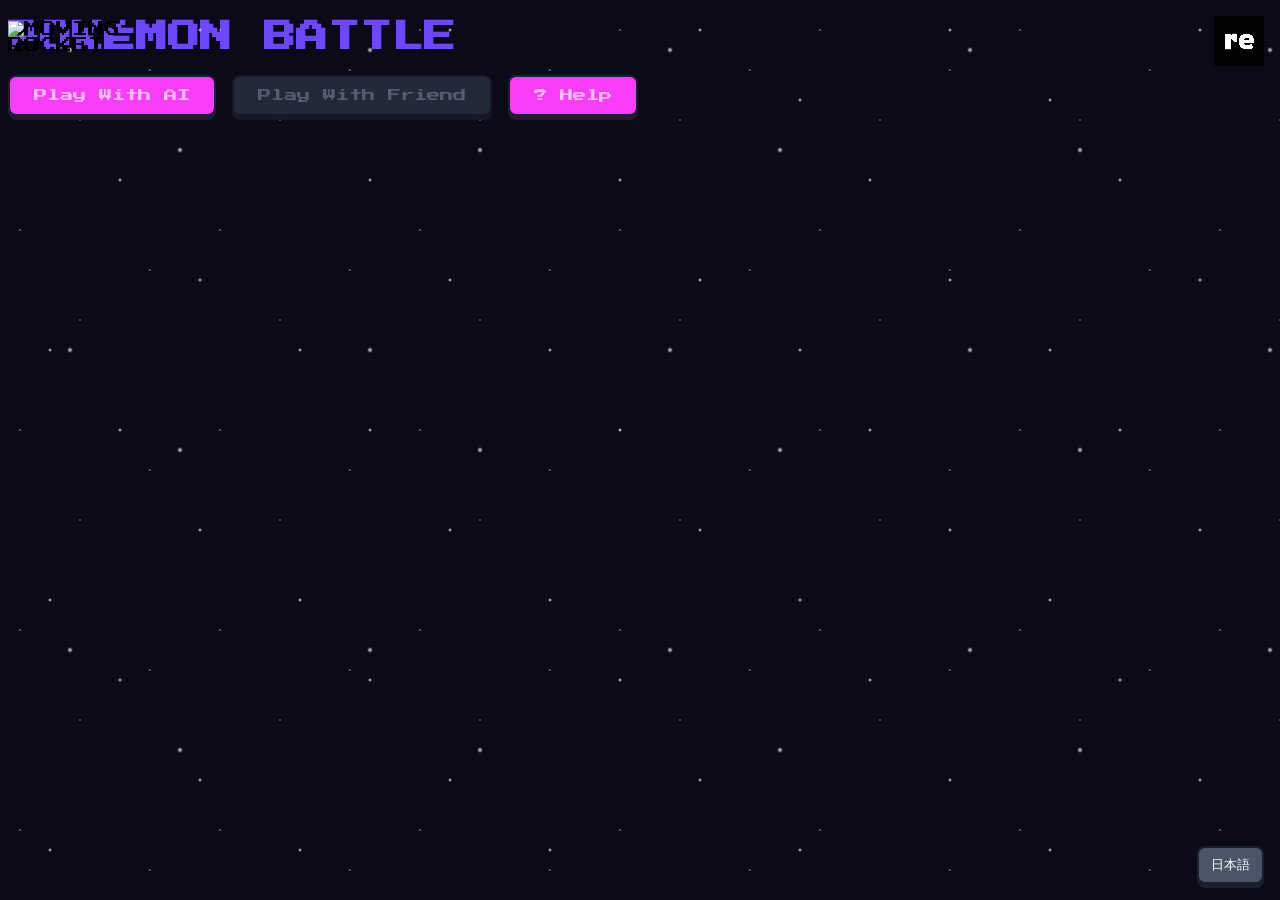
==== commit d612b76e: "Update index.html" ====
--- a/index.html
+++ b/index.html
@@ -18,13 +18,13 @@
         }
 
         body {
-            background-color: #f566d7; /* User specified */
-            /* Simple noise background for a retro feel */
-            background-image: url("data:image/svg+xml,%3Csvg xmlns='http://www.w3.org/2000/svg' width='4' height='4' viewBox='0 0 4 4'%3E%3Cpath fill='%239C92AC' fill-opacity='0.1' d='M1 3h1v1H1V3zm2-2h1v1H3V1z'%3E%3C/path%3E%3C/svg%3E");
+            background-color: #0c0a18; /* UPDATED: Dark space background */
+            /* UPDATED: Removed noise background for new starfield */
             padding-bottom: 80px; /* Added space for the fixed button */
             image-rendering: pixelated; /* Makes pixel fonts sharp */
             text-transform: uppercase; /* Classic game feel */
             font-size: 16px; /* Set a base font size for DotGothic16 */
+            overflow: hidden; /* NEW: Prevent stars/rocket from causing scrollbars */
         }
         
         /* Ensure pixel font is used in buttons too */
@@ -385,10 +385,112 @@
             background-color: #000; /* Black bg in case video is letterboxed */
         }
 
+        /* --- NEW: Starfield Background --- */
+        @keyframes move-stars-bg {
+            from { background-position: 0 0; }
+            to { background-position: 0 1000px; }
+        }
+
+        #star-background {
+            position: fixed;
+            inset: 0;
+            z-index: 0; /* Behind everything */
+            pointer-events: none; /* Not clickable */
+        }
+
+        #stars-small, #stars-medium, #stars-large {
+            position: absolute;
+            inset: 0;
+            animation: move-stars-bg linear infinite;
+        }
+
+        /* Small, fast-moving stars */
+        #stars-small {
+            background-image: 
+                radial-gradient(1px 1px at 20px 30px, #fff, transparent),
+                radial-gradient(1px 1px at 80px 120px, #fff, transparent),
+                radial-gradient(1px 1px at 150px 70px, #fff, transparent);
+            background-size: 200px 200px;
+            animation-duration: 50s;
+        }
+        
+        /* Medium, slower stars */
+        #stars-medium {
+            background-image: 
+                radial-gradient(2px 2px at 50px 100px, #eee, transparent),
+                radial-gradient(2px 2px at 200px 30px, #eee, transparent),
+                radial-gradient(2px 2px at 120px 180px, #eee, transparent);
+            background-size: 250px 250px;
+            animation-duration: 100s;
+            animation-direction: reverse; /* Move a different way */
+        }
+        
+        /* Large, very slow stars */
+        #stars-large {
+            background-image: 
+                radial-gradient(3px 3px at 70px 50px, #ddd, transparent),
+                radial-gradient(3px 3px at 180px 150px, #ddd, transparent);
+            background-size: 300px 300px;
+            animation-duration: 150s;
+        }
+
+        /* --- NEW: Moving Rocket --- */
+        #moving-rocket {
+            position: fixed;
+            width: 120px; /* UPDATED: Made 2x larger */
+            height: auto;
+            z-index: 10; /* UPDATED: Moves behind game container */
+            pointer-events: none; /* So it can't be clicked */
+            animation: rocket-path 30s linear infinite;
+            image-rendering: pixelated; /* Match theme */
+        }
+
+        @keyframes rocket-path {
+            0% {
+                top: -10%; /* Start off-screen */
+                left: 10%;
+                transform: rotate(45deg);
+            }
+            25% {
+                top: 40%;
+                left: 80%;
+                transform: rotate(135deg); /* Turn */
+            }
+            50% {
+                top: 110%; /* Go off-screen bottom */
+                left: 70%;
+                transform: rotate(225deg);
+            }
+            75% {
+                top: 50%;
+                left: -10%; /* Enter from left */
+                transform: rotate(315deg);
+            }
+            100% {
+                top: -10%; /* Return to start */
+                left: 10%;
+                transform: rotate(405deg); /* Complete the spin */
+            }
+        }
+
     </style>
 </head>
 <!-- Set default language for the body -->
 <body lang="en" class="flex flex-col items-center justify-center min-h-screen p-4">
+
+    <!-- NEW: Star Background -->
+    <div id="star-background">
+        <div id="stars-small"></div>
+        <div id="stars-medium"></div>
+        <div id="stars-large"></div>
+    </div>
+
+    <!-- NEW: Moving Rocket -->
+    <img id="moving-rocket" 
+         src="./rocket.png" 
+         alt="Moving Rocket" 
+         onerror="this.src='https://placehold.co/60x90/ffffff/c0c0c0?text=ROCKET&font=press-start-2p'; this.style.imageRendering='pixelated'; this.onerror=null;">
+
 
     <!-- Pokeball Logo -->
     <img src="./lgo.png" 
@@ -398,8 +500,8 @@
 
     <h1 id="main-title" class="text-xl md:text-2xl font-normal text-center text-white mb-6" style="text-shadow: 2px 2px 4px rgba(0,0,0,0.5);">...</h1>
 
-    <!-- MODIFIED: Increased padding for height -->
-    <div id="game-container" class="w-full max-w-4xl bg-[#f462bd]/80 backdrop-blur-sm rounded-xl shadow-2xl p-4 md:p-8 border-4 border-gray-700">
+    <!-- MODIFIED: Increased padding for height & added z-index -->
+    <div id="game-container" class="w-full max-w-4xl bg-[#f462bd]/80 backdrop-blur-sm rounded-xl shadow-2xl p-4 md:p-8 border-4 border-gray-700" style="position: relative; z-index: 20;">
 
         <!-- NEW START SCREEN -->
         <div id="start-screen" class="text-center">
@@ -653,12 +755,12 @@
                 "it got a text from Chaz that was just a picture of a suspiciously smug cat.",
                 "it got a text from Chaz that Movie night was About to start.",
                 "It couldn't attack as it was mentally preparing a lecture from Joey the Professor on being a reinsurer.",
-                "I got a spontaneous flash of inspiration regarding a new hat design for Chely.",
-                "The gentle rhythm of my work was interrupted when I heard Croket the Frog doing stand-up comedy in my head.",
-                "I got distracted by a sudden, urgent need to know what Chely's favorite type of cloud is.",
-                "I had to stop and mentally high-five Croket the Frog for being so impeccably green.",
-                "I briefly forgot the task because I was trying to imitate the deep, thoughtful gaze of Croket the Frog.",
-                "I blame Chely; the thought of her riding a tiny unicycle was too powerful to ignore."
+                "It got a spontaneous flash of inspiration regarding a new hat design for Chely.",
+                "The gentle rhythm of it's work was interrupted when it heard Croket doing stand-up comedy in its head.",
+                "It got distracted by a sudden, urgent need to know what Chely's favorite type of cloud is.",
+                "It had to stop and mentally high-five Croket for being so impeccably blue.",
+                "It briefly forgot the task because I was trying to imitate the deep, thoughtful gaze of Croket the Frog.",
+                "It blames Chaz the thought of him riding a tiny unicycle was too powerful to ignore."
             ],
             'ja': [
                 "のうみそが いっしゅん じぶんを かいぞくJマイクだと おもいこみ、うまった たからを さがしにいった。",
@@ -1592,4 +1694,3 @@
     </script>
 </body>
 </html>
-
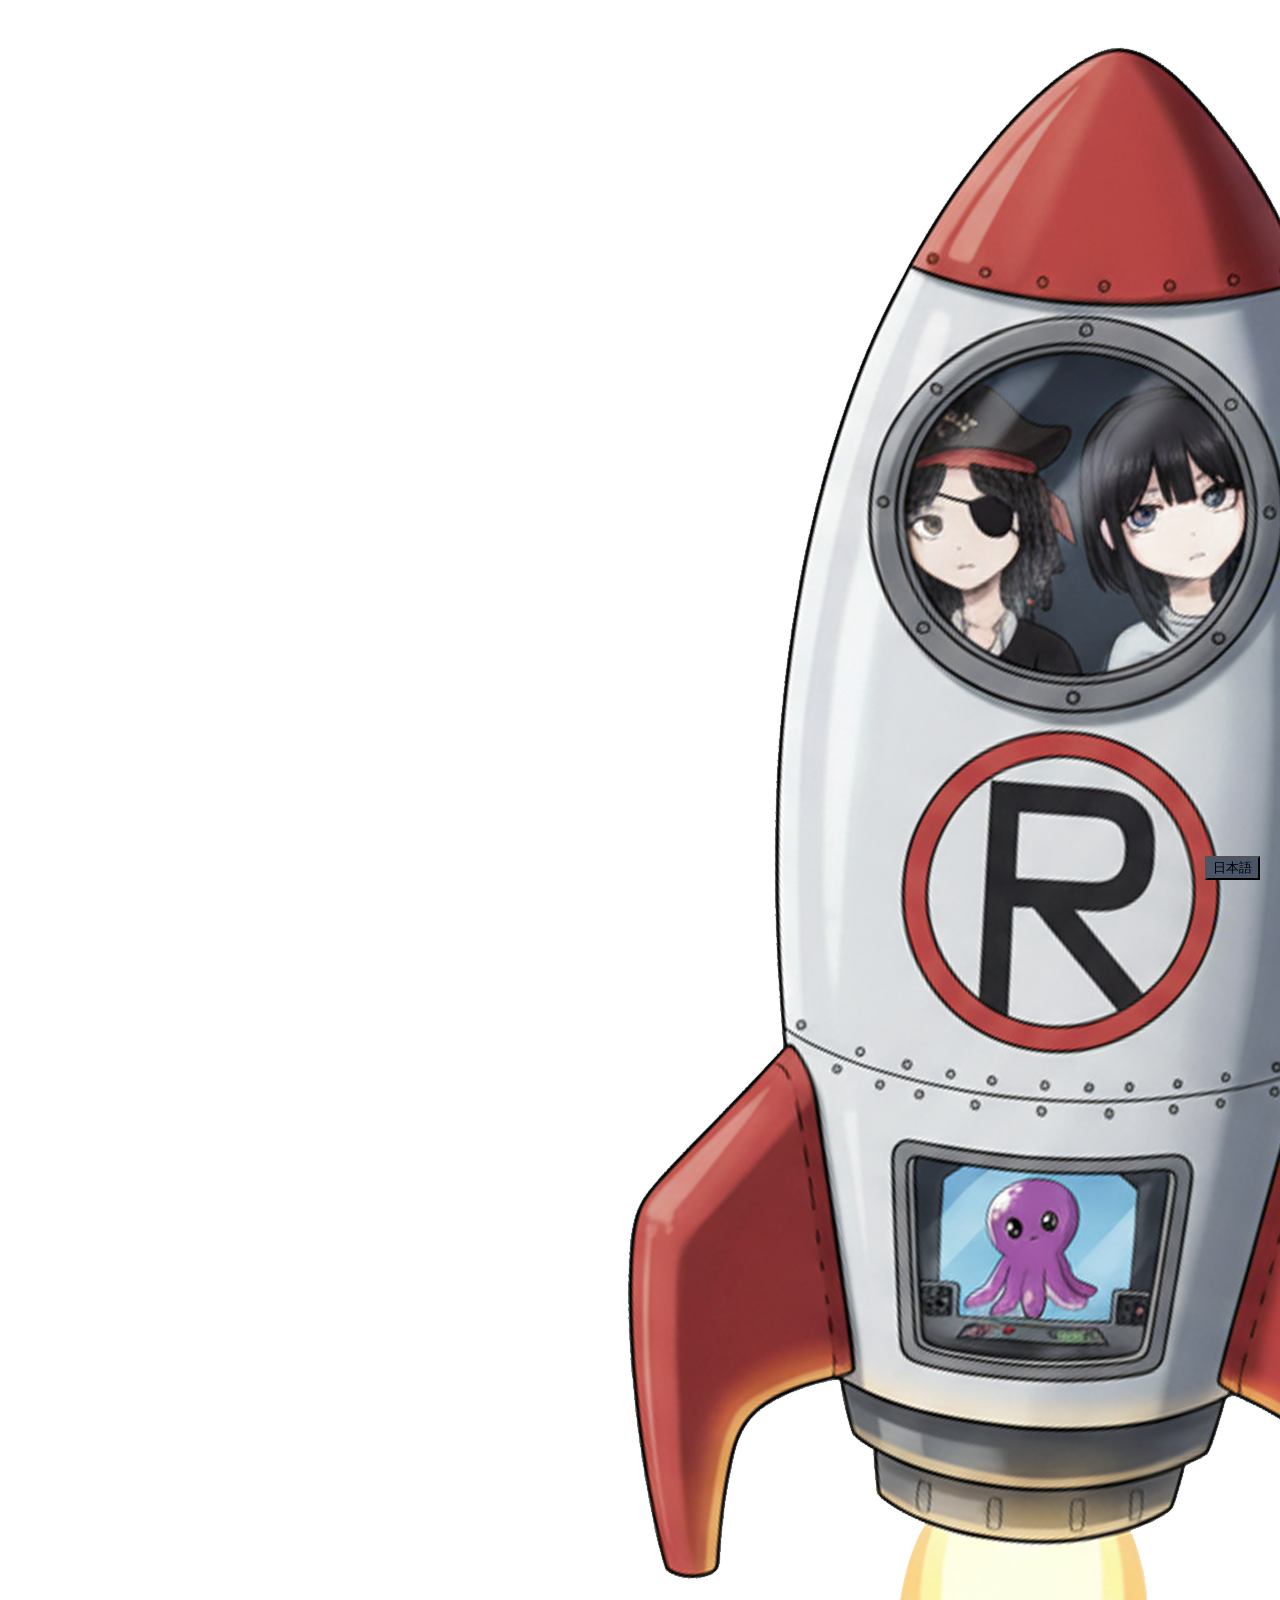
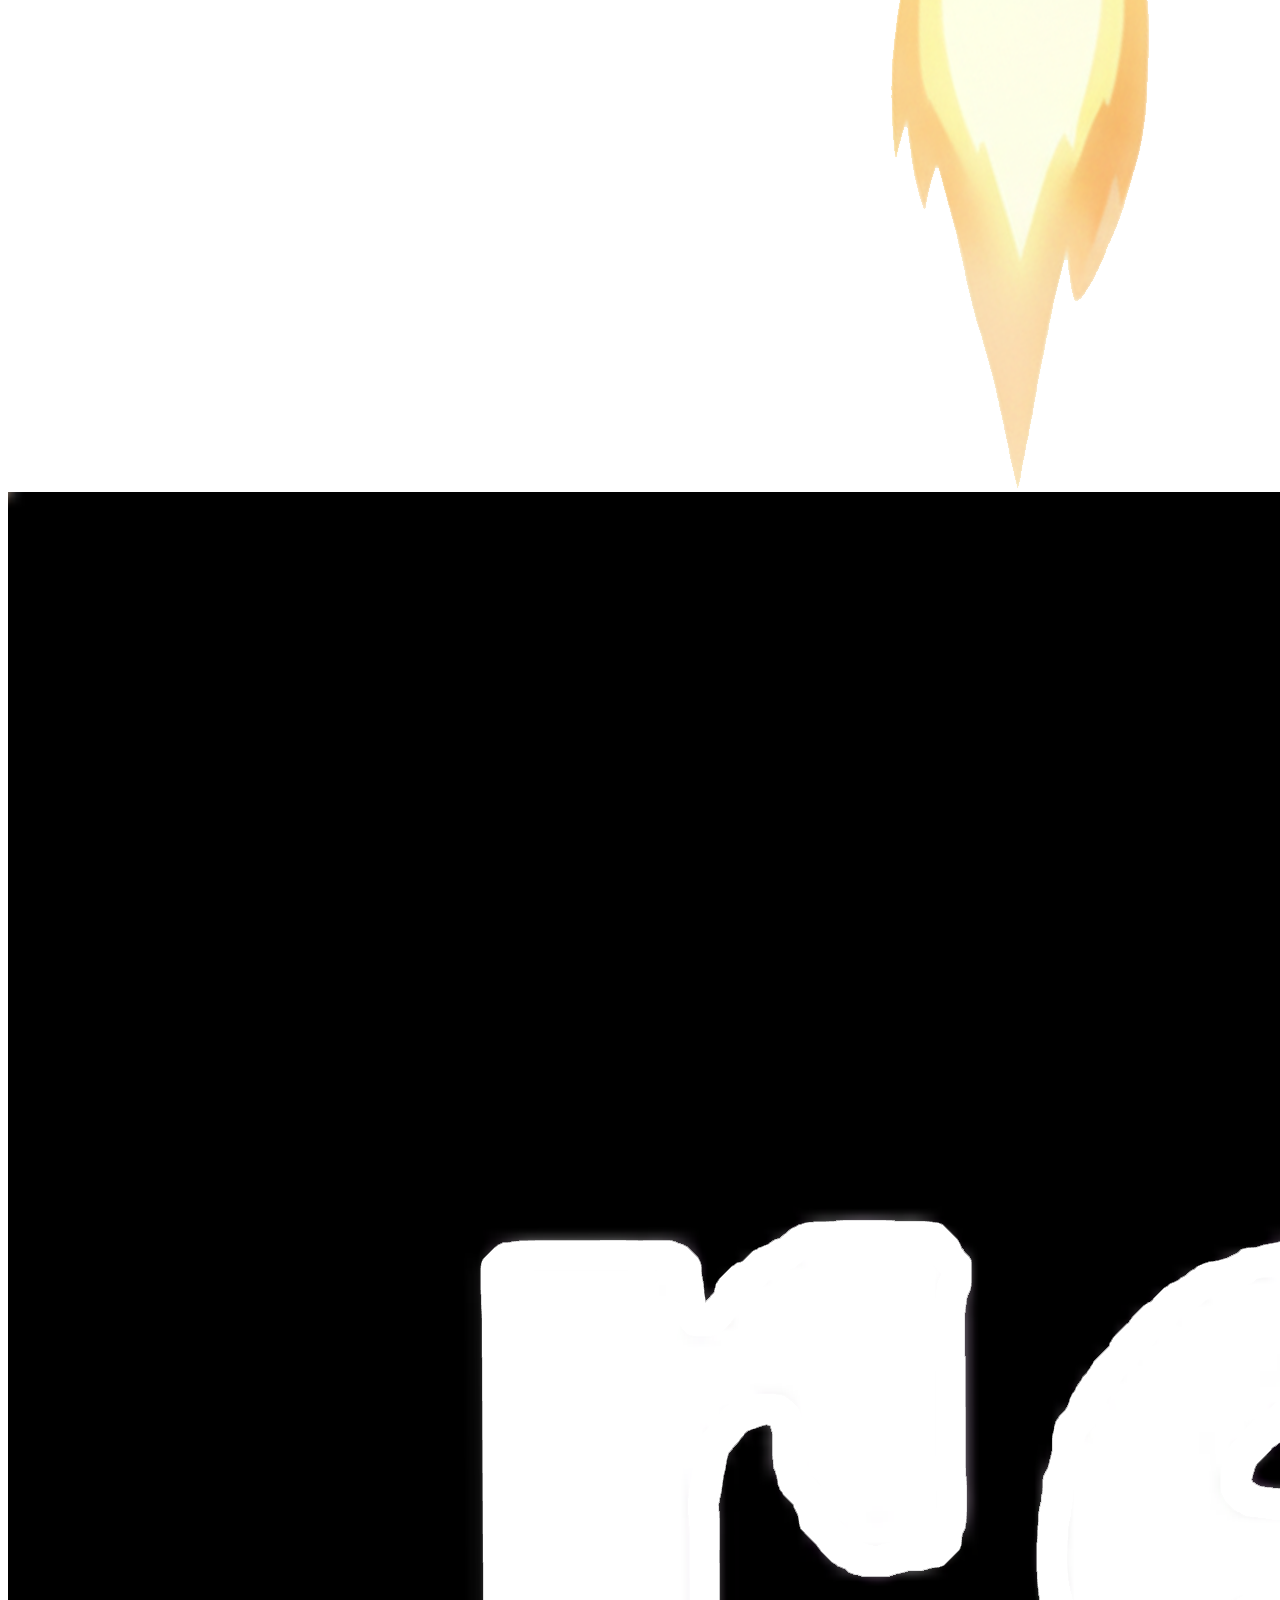
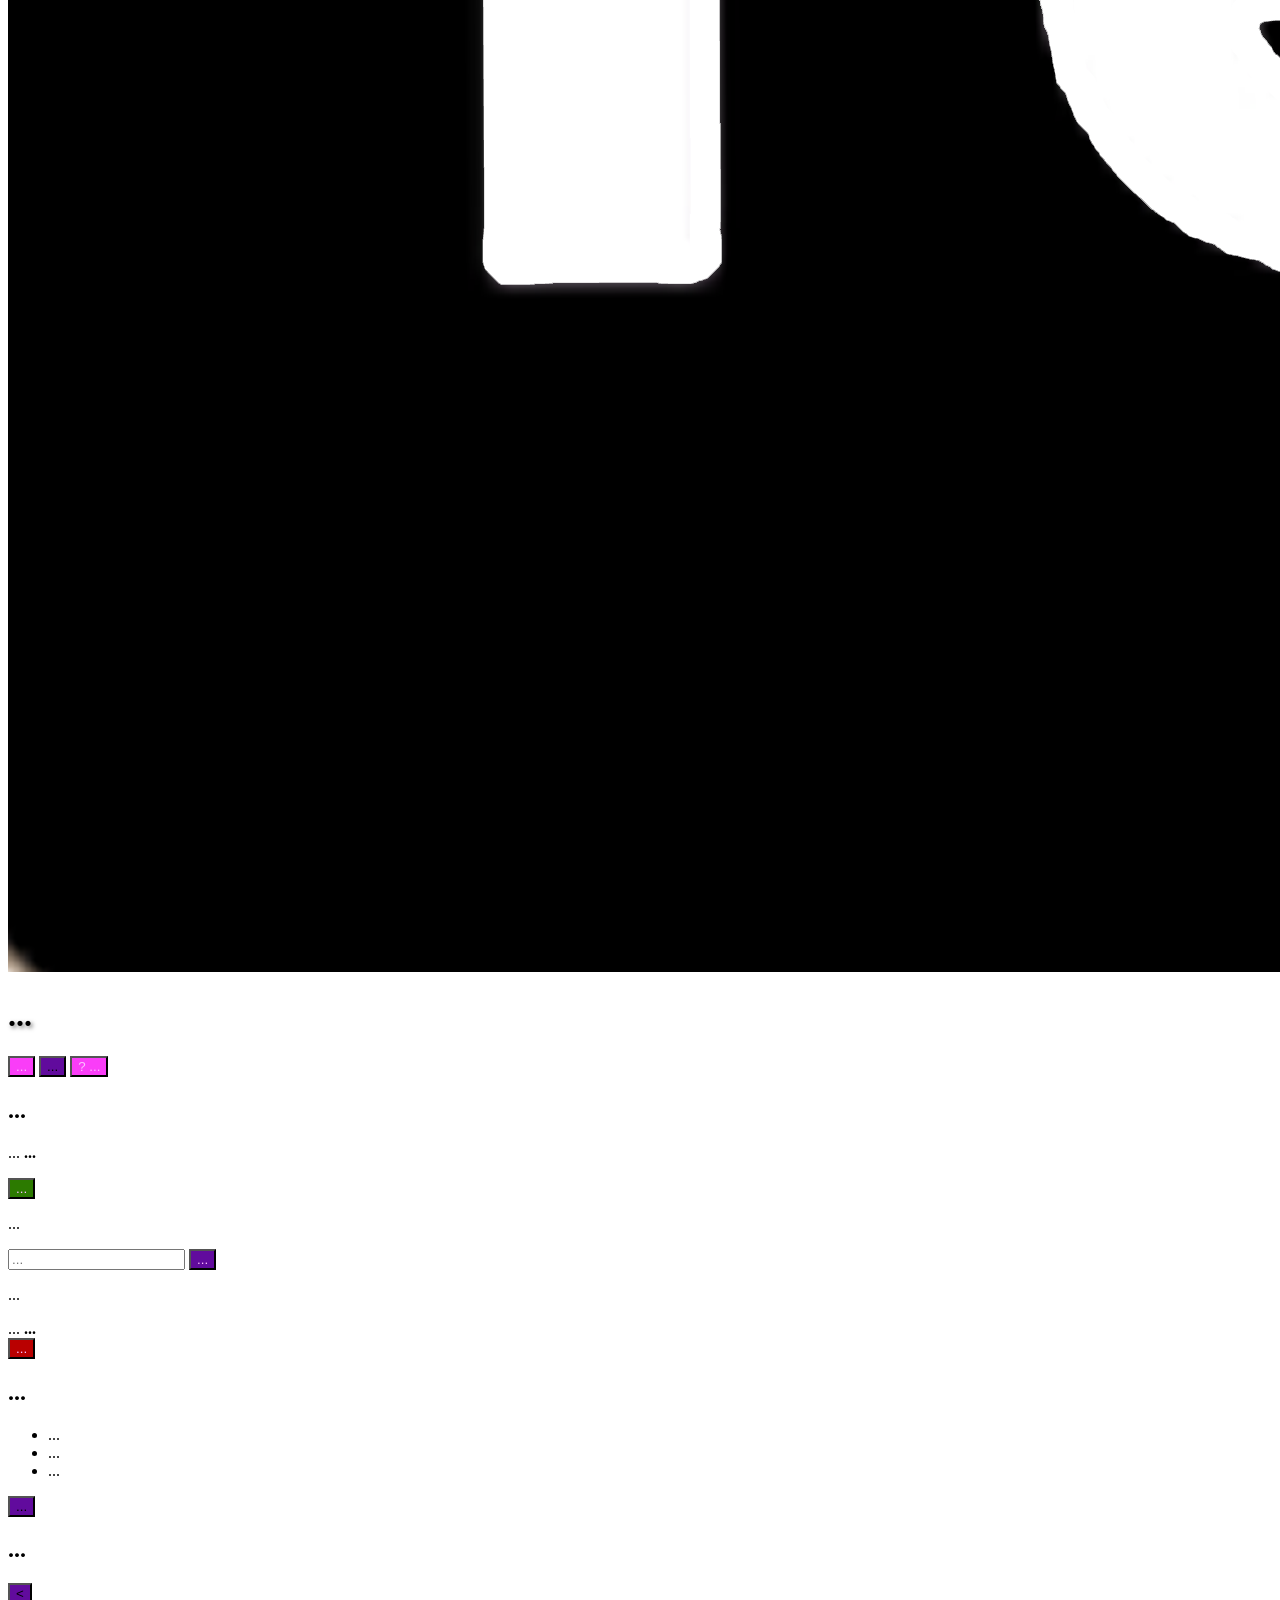
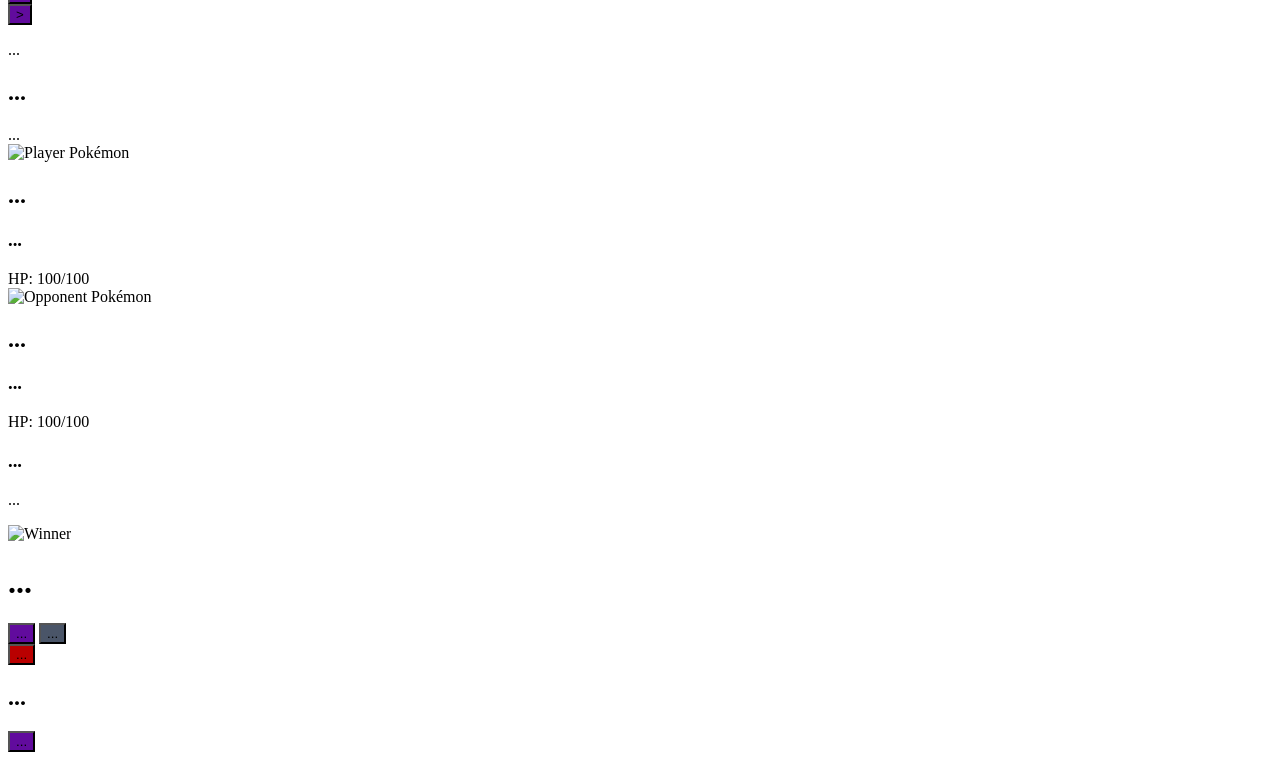
==== commit 4b6ee9ed: "Update index.html" ====
--- a/index.html
+++ b/index.html
@@ -4,478 +4,15 @@
     <meta charset="UTF-8">
     <meta name="viewport" content="width=device-width, initial-scale=1.0">
     <title>(ré)Pokémon Battle</title>
+    <!-- Load Tailwind CSS CDN for utility classes -->
     <script src="https://cdn.tailwindcss.com"></script>
-    <!-- UPDATED: Added Japanese font -->
+    <!-- Link to external CSS file for custom styles and animations -->
+    <link rel="stylesheet" href="style.css">
+    <!-- Load custom pixel fonts for retro look -->
     <link href="https://fonts.googleapis.com/css2?family=Press+Start+2P&family=DotGothic16&display.swap" rel="stylesheet">
-    <style>
-        /* UPDATED: Added :lang() pseudo-classes to switch fonts */
-        body:lang(en) {
-            font-family: 'Press Start 2P', sans-serif;
-        }
-        body:lang(ja) {
-            /* Use DotGothic16 for Japanese, as Press Start 2P lacks glyphs */
-            font-family: 'DotGothic16', sans-serif;
-        }
-
-        body {
-            background-color: #0c0a18; /* UPDATED: Dark space background */
-            /* UPDATED: Removed noise background for new starfield */
-            padding-bottom: 80px; /* Added space for the fixed button */
-            image-rendering: pixelated; /* Makes pixel fonts sharp */
-            text-transform: uppercase; /* Classic game feel */
-            font-size: 16px; /* Set a base font size for DotGothic16 */
-            overflow: hidden; /* NEW: Prevent stars/rocket from causing scrollbars */
-        }
-        
-        /* Ensure pixel font is used in buttons too */
-        body:lang(en) .retro-btn, body:lang(en) .battle-log, body:lang(en) .victory-text-base, body:lang(en) .help-screen {
-            font-family: 'Press Start 2P', sans-serif;
-        }
-        body:lang(ja) .retro-btn, body:lang(ja) .battle-log, body:lang(ja) .victory-text-base, body:lang(ja) .help-screen {
-            font-family: 'DotGothic16', sans-serif;
-            /* Japanese font might need size adjustment */
-            font-size: 1.1rem; 
-            line-height: 1.5;
-        }
-        /* Override for smaller elements */
-        body:lang(ja) h2, body:lang(ja) span, body:lang(ja) p {
-             font-size: 1.0rem;
-        }
-        body:lang(ja) .retro-btn.attack-btn {
-            font-size: 0.75rem; /* NEW: Made even smaller for mobile */
-            line-height: 1.2;
-        }
-        @media (min-width: 768px) {
-            body:lang(ja) .retro-btn.attack-btn {
-                font-size: 1.0rem; /* Restore original size for desktop */
-            }
-        }
-        body:lang(en) .retro-btn.attack-btn {
-            /* MODIFIED: Made attack buttons full width */
-            font-size: 0.55rem; /* NEW: Made even smaller for mobile */
-            width: 100%;
-        }
-        @media (min-width: 768px) {
-            body:lang(en) .retro-btn.attack-btn {
-                font-size: 0.75rem; /* Restore original size for desktop */
-            }
-        }
-        /* MODIFIED: Make Japanese attack buttons full width too */
-        body:lang(ja) .retro-btn.attack-btn {
-            width: 100%;
-        }
-
-
-        /* --- HP Bar Styling --- */
-        .hp-bar-outer {
-            background-color: #e0e0e0;
-            border-radius: 9999px;
-            overflow: hidden;
-            border: 2px solid #333;
-            box-shadow: inset 0 2px 4px rgba(0,0,0,0.2);
-        }
-
-        .hp-bar-inner {
-            height: 100%;
-            border-radius: 9999px;
-            transition: width 0.5s ease-in-out;
-            /* Green to Yellow to Red gradient */
-            background: linear-gradient(90deg, #dc2626, #f59e0b, #22c55e);
-            background-size: 300% 100%; /* Size to show only one part */
-            background-position: 0% 50%; /* Start at green (right side) */
-        }
-
-        /* --- Retro Button Styling --- */
-        .retro-btn {
-            font-weight: 400; /* This font only has one weight */
-            background-color: #4a5568; /* Default gray */
-            color: white;
-            border: 2px solid #1a202c;
-            border-radius: 8px;
-            padding: 0.75rem 1.5rem;
-            cursor: pointer;
-            box-shadow: 0 4px 0 #1a202c; /* 3D effect */
-            transition: all 0.1s ease-in-out;
-            transform: translateY(0);
-        }
-
-        /* The user requested an orange highlight on click */
-        .retro-btn:active {
-            background-color: #dd6b20; /* Orange */
-            box-shadow: 0 2px 0 #1a202c;
-            transform: translateY(2px); /* Button press effect */
-        }
-
-        .retro-btn:disabled {
-            cursor: not-allowed;
-            opacity: 0.7;
-            background-color: #2d3748; /* Darker gray for disabled */
-            color: #718096;
-            box-shadow: 0 4px 0 #1a202c;
-        }
-
-        /* --- Heavy Attack Button States --- */
-        .heavy-attack-disabled {
-            background-color: #2d3748; /* Darker gray */
-            color: #718096;
-            box-shadow: 0 4px 0 #1a202c;
-            opacity: 0.6;
-            pointer-events: none; /* Not clickable */
-        }
-
-        .heavy-attack-ready {
-            background-color: #c53030; /* Ready state - red */
-            color: white;
-        }
-        .heavy-attack-ready:active {
-            background-color: #dd6b20; /* Still orange on click */
-        }
-
-        /* --- Battle Log --- */
-        .battle-log {
-            background-color: rgba(0, 0, 0, 0.7);
-            border: 2px solid #4a5568;
-            border-radius: 8px;
-            overflow-y: auto;
-            color: #f0f0f0;
-        }
-        .battle-log p {
-            padding: 4px 8px;
-            border-bottom: 1px dashed #4a5568;
-        }
-        .battle-log p:last-child {
-            border-bottom: none;
-        }
-
-        /* --- Screen Transitions --- */
-        .hidden {
-            display: none;
-        }
-
-        /* --- Victory Overlay --- */
-        .victory-text-base {
-            font-weight: 400; /* This font only has one weight */
-            font-size: 2.5rem; /* Smaller base size for pixel font */
-        }
-
-        /* Victory Animation */
-        .victory-text-win {
-            color: white;
-            text-shadow: 
-                -3px -3px 0 #000, 3px -3px 0 #000,
-                -3px 3px 0 #000, 3px 3px 0 #000,
-                -4px 0 0 #ffcc00, 4px 0 0 #ffcc00,
-                0 -4px 0 #ffcc00, 0 4px 0 #ffcc00;
-            animation: bounce 1s ease-in-out infinite;
-        }
-        
-        /* Defeat Animation */
-        .victory-text-lose {
-            color: #dc2626; /* Red */
-            text-shadow: 
-                -2px -2px 0 #000, 2px -2px 0 #000,
-                -2px 2px 0 #000, 2px 2px 0 #000,
-                -3px 0 0 #000, 3px 0 0 #000,
-                0 -3px 0 #000, 0 3px 0 #000;
-            animation: tremble 0.5s linear infinite;
-        }
-
-        /* Draw Style (No Animation) */
-        .victory-text-draw {
-            color: #a0aec0; /* Gray */
-            text-shadow: 
-                -2px -2px 0 #000, 2px -2px 0 #000,
-                -2px 2px 0 #000, 2px 2px 0 #000;
-        }
-
-
-        @media (min-width: 768px) {
-            .victory-text-base {
-                font-size: 5rem; /* Restore large size on desktop */
-            }
-        }
-
-        @keyframes bounce {
-            0%, 100% { transform: translateY(0); }
-            50% { transform: translateY(-15px); }
-        }
-
-        @keyframes tremble {
-            0% { transform: translate(0, 0); }
-            25% { transform: translate(-2px, 2px); }
-            50% { transform: translate(2px, -2px); }
-            75% { transform: translate(-2px, 2px); }
-            100% { transform: translate(0, 0); }
-        }
-
-
-        /* --- Pokémon Sprite Animations --- */
-        .pokemon-sprite {
-            transition: transform 0.2s ease;
-            image-rendering: pixelated; /* Keeps placeholders sharp */
-        }
-        .pokemon-sprite.taking-damage {
-            animation: shake 0.3s ease-in-out;
-        }
-        @keyframes shake {
-            0%, 100% { transform: translateX(0); }
-            25% { transform: translateX(-10px); }
-            75% { transform: translateX(10px); }
-        }
-        .pokemon-sprite.attacking {
-            transform: scale(1.1) translateX(10px);
-        }
-        .pokemon-sprite.ai-attacking {
-            transform: scale(1.1) translateX(-10px);
-        }
-
-        /* --- Selection Card --- */
-        .pokemon-card {
-            transition: transform 0.2s ease, box-shadow 0.2s ease;
-        }
-        .pokemon-card:hover {
-            transform: translateY(-5px);
-            box-shadow: 0 10px 15px -3px rgba(0, 0, 0, 0.2), 0 4px 6px -2px rgba(0, 0, 0, 0.1);
-        }
-        
-        /* --- Pokeball Logo --- */
-        .pokeball-logo {
-            position: fixed;
-            top: 16px;
-            right: 16px;
-            width: 50px;
-            height: 50px;
-            z-index: 100;
-            animation: spin 8s linear infinite;
-        }
-        @keyframes spin {
-            from { transform: rotate(0deg); }
-            to { transform: rotate(360deg); }
-        }
-
-        /* --- Maintenance Button --- */
-        .maintenance-btn {
-            position: relative;
-            overflow: hidden; /* To keep the bar inside */
-        }
-        .maintenance-btn::after {
-            content: attr(data-maintenance-text); /* Get text from data attribute */
-            position: absolute;
-            left: -100%;
-            top: 0;
-            width: 100%;
-            height: 100%;
-            display: flex;
-            align-items: center;
-            justify-content: center;
-            background: repeating-linear-gradient(
-                -45deg,
-                #ffcc00,
-                #ffcc00 10px,
-                #333 10px,
-                #333 20px
-            );
-            color: white;
-            text-shadow: 1px 1px 2px black;
-            font-size: 0.75em; /* Smaller text for the bar */
-            animation: maintenance-sweep 2s ease-in-out infinite;
-        }
-
-        @keyframes maintenance-sweep {
-            0% { left: -100%; }
-            40% { left: 0; }
-            60% { left: 0; }
-            100% { left: 100%; }
-        }
-
-        /* --- Pokémon Type Styles --- */
-        .type-electric-text { color: #F8D030; text-shadow: 1px 1px #A1871F; }
-        .type-electric-bg { background-color: rgba(248, 208, 48, 0.15); }
-        .type-electric-border { border-color: #F8D030; }
-        .type-electric-btn { background-color: #f7d02c; color: #333; }
-        .type-electric-btn:active { background-color: #dd6b20 !important; }
-
-        .type-fire-text { color: #F08030; text-shadow: 1px 1px #9C531F; }
-        .type-fire-bg { background-color: rgba(240, 128, 48, 0.15); }
-        .type-fire-border { border-color: #F08030; }
-        .type-fire-btn { background-color: #f08030; color: white; }
-        .type-fire-btn:active { background-color: #dd6b20 !important; }
-
-        .type-water-text { color: #6890F0; text-shadow: 1px 1px #445E9C; }
-        .type-water-bg { background-color: rgba(104, 144, 240, 0.15); }
-        .type-water-border { border-color: #6890F0; }
-        .type-water-btn { background-color: #6890f0; color: white; }
-        .type-water-btn:active { background-color: #dd6b20 !important; }
-
-        .type-grass-text { color: #78C850; text-shadow: 1px 1px #4E8234; }
-        .type-grass-bg { background-color: rgba(120, 200, 80, 0.15); }
-        .type-grass-border { border-color: #78C850; }
-        .type-grass-btn { background-color: #78c850; color: white; }
-        .type-grass-btn:active { background-color: #dd6b20 !important; }
-
-        .type-normal-text { color: #A8A878; text-shadow: 1px 1px #6D6D4E; }
-        .type-normal-bg { background-color: rgba(168, 168, 120, 0.15); }
-        .type-normal-border { border-color: #A8A878; }
-        .type-normal-btn { background-color: #a8a878; color: white; }
-        .type-normal-btn:active { background-color: #dd6b20 !important; }
-
-        /* --- Language Button --- */
-        #language-toggle {
-            position: fixed;
-            bottom: 16px;
-            right: 16px;
-            z-index: 100;
-            padding: 0.5rem 0.75rem;
-        }
-
-        /* --- NEW: Help Screen Styles --- */
-        .help-screen {
-            background-color: rgba(0, 0, 0, 0.9); /* Dark overlay */
-            color: #f0f0f0;
-            padding: 1.5rem;
-            border-radius: 8px;
-            border: 2px solid #4a5568;
-            text-transform: none; /* Allow normal case for rules */
-        }
-        .help-screen h2 {
-            font-size: 1.5rem;
-            margin-bottom: 1rem;
-            color: #ffcc00; /* Yellow title */
-            text-shadow: 2px 2px #000;
-        }
-        .help-screen ul {
-            list-style-type: none;
-            padding: 0;
-            margin-left: 0.5rem;
-        }
-        .help-screen li {
-            margin-bottom: 0.75rem;
-            line-height: 1.6;
-            font-size: 0.9rem;
-        }
-        /* Style the numbers/icons */
-        .help-screen li::before {
-            content: '▶';
-            color: #ffcc00;
-            margin-right: 0.75rem;
-            font-size: 0.75rem;
-        }
-        /* Special style for heavy attack rule */
-        .help-screen .heavy-rule {
-            color: #fca5a5; /* Light red */
-        }
-        .help-screen .heavy-rule::before {
-            content: '★';
-            color: #f87171; /* Red */
-        }
-
-        /* --- NEW: Video Overlay --- */
-        #video-overlay {
-            z-index: 200; /* On top of everything */
-        }
-        /* NEW: Make log review overlay appear on top */
-        #log-review-overlay {
-            z-index: 210; /* On top of victory screen */
-        }
-        #attack-video {
-            border: 4px solid #ffcc00; /* Retro yellow border */
-            border-radius: 8px;
-            max-width: 90%;
-            max-height: 90%;
-            background-color: #000; /* Black bg in case video is letterboxed */
-        }
-
-        /* --- NEW: Starfield Background --- */
-        @keyframes move-stars-bg {
-            from { background-position: 0 0; }
-            to { background-position: 0 1000px; }
-        }
-
-        #star-background {
-            position: fixed;
-            inset: 0;
-            z-index: 0; /* Behind everything */
-            pointer-events: none; /* Not clickable */
-        }
-
-        #stars-small, #stars-medium, #stars-large {
-            position: absolute;
-            inset: 0;
-            animation: move-stars-bg linear infinite;
-        }
-
-        /* Small, fast-moving stars */
-        #stars-small {
-            background-image: 
-                radial-gradient(1px 1px at 20px 30px, #fff, transparent),
-                radial-gradient(1px 1px at 80px 120px, #fff, transparent),
-                radial-gradient(1px 1px at 150px 70px, #fff, transparent);
-            background-size: 200px 200px;
-            animation-duration: 50s;
-        }
-        
-        /* Medium, slower stars */
-        #stars-medium {
-            background-image: 
-                radial-gradient(2px 2px at 50px 100px, #eee, transparent),
-                radial-gradient(2px 2px at 200px 30px, #eee, transparent),
-                radial-gradient(2px 2px at 120px 180px, #eee, transparent);
-            background-size: 250px 250px;
-            animation-duration: 100s;
-            animation-direction: reverse; /* Move a different way */
-        }
-        
-        /* Large, very slow stars */
-        #stars-large {
-            background-image: 
-                radial-gradient(3px 3px at 70px 50px, #ddd, transparent),
-                radial-gradient(3px 3px at 180px 150px, #ddd, transparent);
-            background-size: 300px 300px;
-            animation-duration: 150s;
-        }
-
-        /* --- NEW: Moving Rocket --- */
-        #moving-rocket {
-            position: fixed;
-            width: 120px; /* UPDATED: Made 2x larger */
-            height: auto;
-            z-index: 10; /* UPDATED: Moves behind game container */
-            pointer-events: none; /* So it can't be clicked */
-            animation: rocket-path 30s linear infinite;
-            image-rendering: pixelated; /* Match theme */
-        }
-
-        @keyframes rocket-path {
-            0% {
-                top: -10%; /* Start off-screen */
-                left: 10%;
-                transform: rotate(45deg);
-            }
-            25% {
-                top: 40%;
-                left: 80%;
-                transform: rotate(135deg); /* Turn */
-            }
-            50% {
-                top: 110%; /* Go off-screen bottom */
-                left: 70%;
-                transform: rotate(225deg);
-            }
-            75% {
-                top: 50%;
-                left: -10%; /* Enter from left */
-                transform: rotate(315deg);
-            }
-            100% {
-                top: -10%; /* Return to start */
-                left: 10%;
-                transform: rotate(405deg); /* Complete the spin */
-            }
-        }
-
-    </style>
+    
 </head>
-<!-- Set default language for the body -->
+<!-- Set default language for the body, styles are applied via lang attribute in CSS -->
 <body lang="en" class="flex flex-col items-center justify-center min-h-screen p-4">
 
     <!-- NEW: Star Background -->
@@ -486,33 +23,37 @@
     </div>
 
     <!-- NEW: Moving Rocket -->
-    <img id="moving-rocket" 
-         src="./rocket.png" 
-         alt="Moving Rocket" 
-         onerror="this.src='https://placehold.co/60x90/ffffff/c0c0c0?text=ROCKET&font=press-start-2p'; this.style.imageRendering='pixelated'; this.onerror=null;">
+    <!-- FIX: Replaced placeholder with your local rocket.png -->
+    <img id="moving-rocket"
+         src="./rocket.png"
+         alt="Moving Rocket"
+         onerror="this.src='https://placehold.co/60x90/c0c0c0/c0c0c0?text=ERR'; this.style.imageRendering='pixelated'; this.onerror=null;"
+         style="image-rendering: pixelated;">
 
 
     <!-- Pokeball Logo -->
-    <img src="./lgo.png" 
-         alt="Pokeball" 
-         class="pokeball-logo" 
+    <!-- FIX: Replaced placeholder with your local lgo.png -->
+    <img src="./lgo.png"
+         alt="Pokeball"
+         class="pokeball-logo"
          onerror="this.src='https://placehold.co/50x50/f00/fff?text=O&font=montserrat'; this.onerror=null;">
 
     <h1 id="main-title" class="text-xl md:text-2xl font-normal text-center text-white mb-6" style="text-shadow: 2px 2px 4px rgba(0,0,0,0.5);">...</h1>
 
-    <!-- MODIFIED: Increased padding for height & added z-index -->
-    <div id="game-container" class="w-full max-w-4xl bg-[#f462bd]/80 backdrop-blur-sm rounded-xl shadow-2xl p-4 md:p-8 border-4 border-gray-700" style="position: relative; z-index: 20;">
-
-        <!-- NEW START SCREEN -->
+    <!-- Game Container -->
+    <!-- FIX: Changed opacity from /80 to /50 -->
+    <div id="game-container" class="w-full max-w-4xl bg-[#f462bd]/50 backdrop-blur-sm rounded-xl shadow-2xl p-4 md:p-8 border-4 border-gray-700" style="position: relative; z-index: 20;">
+
+        <!-- START SCREEN -->
         <div id="start-screen" class="text-center">
             <div class="flex flex-col items-center justify-center gap-6 p-8 md:p-12">
                 <button id="play-ai-btn" class="retro-btn !text-base md:!text-xl !px-8 !py-4" style="background-color: #fa3df8; color: #fbbfff;">
                     ...
                 </button>
-                <button id="play-friend-btn" class="retro-btn maintenance-btn !text-base md:!text-xl !px-8 !py-4" data-maintenance-text="..." disabled>
-                    ...
-                </button>
-                <!-- NEW: Help Button -->
+                <!-- UPDATED: Removed disabled and maintenance text, added new style -->
+                <button id="play-friend-btn" class="retro-btn !text-base md:!text-xl !px-8 !py-4" style="background-color: #610b9d;">
+                    ...
+                </button>
                 <button id="help-btn" class="retro-btn !text-base md:!text-xl !px-8 !py-4" style="background-color: #fa3df8; color: #fbbfff;">
                     <span class="mr-2">?</span>
                     <span id="help-btn-text">...</span>
@@ -520,1177 +61,180 @@
             </div>
         </div>
 
-        <!-- NEW: HELP SCREEN -->
+        <!-- NEW: MULTIPLAYER LOBBY SCREEN -->
+        <div id="lobby-screen" class="hidden lobby-screen text-center">
+            <!-- Title will be changed by JS -->
+            <h2 id="lobby-title" class="text-lg md:text-xl">...</h2>
+            
+            <!-- REVERTED: Removed Username Prompt -->
+            
+            <!-- REVERTED: Container for lobby content (no longer hidden) -->
+            <div id="lobby-content-container">
+                <p class="my-4 text-xs md:text-sm">
+                    <span id="your-user-id-label">...</span>
+                    <!-- ADDED: This missing strong tag with the correct ID -->
+                    <strong id="player-user-id" class="text-yellow-300 break-all">...</strong>
+                </p>
+                
+                <!-- ADDED: All these missing elements -->
+                <button id="create-game-btn" class="retro-btn !text-base md:!text-xl !px-8 !py-4 w-full" style="background-color: #2c7a00; color: #fbbfff;">
+                    ...
+                </button>
+                <p id="lobby-or-divider" class="text-lg my-4">...</p>
+                <input type="text" id="game-id-input" placeholder="..." class="lobby-input w-full text-base md:text-xl">
+                <button id="join-game-btn" class="retro-btn !text-base md:!text-xl !px-8 !py-4 w-full mt-4" style="background-color: #610b9d; color: #fbbfff;">
+                    ...
+                </button>
+                
+                <!-- RE-ADDED ALL MISSING LOBBY MESSAGES -->
+                <p id="lobby-error-msg" class="text-red-400 text-sm mt-4 h-4"></p>
+                <p id="waiting-for-player-msg" class="text-yellow-300 text-base mt-4 hidden">...</p>
+                
+                <div id="game-id-display" class="mt-4 p-4 bg-black/30 rounded-lg border-2 border-gray-500 hidden">
+                    <span id="game-id-label" class="block text-sm text-gray-300">...</span>
+                    <strong id="game-id-text" class="text-2xl text-yellow-300 break-all">...</strong>
+                </div>
+
+                <button id="lobby-back-btn" class="retro-btn !text-base md:!text-xl !px-8 !py-4 mt-8 w-full" style="background-color: #b90000; color: #fbbfff;">...</button>
+            </div>
+        </div>
+
+
+        <!-- HELP SCREEN -->
         <div id="help-screen" class="hidden help-screen">
-            <h2 id="help-title">...</h2>
-            <ul>
+            <h2 id="help-title" class="text-lg md:text-xl text-center mb-4 md:mb-6">...</h2>
+            <ul class="text-sm md:text-base space-y-3">
                 <li id="help-rule-1">...</li>
                 <li id="help-rule-2">...</li>
                 <li id="help-rule-3" class="heavy-rule">...</li>
             </ul>
-            <button id="help-back-btn" class="retro-btn !text-base md:!text-xl !px-8 !py-4" style="background-color: #fa3df8; color: #fbbfff;">...</button>
-        </div>
-
-
-        <div id="selection-screen" class="hidden">
-            <div id="pokemon-slider-container" class="flex items-center justify-center gap-2 md:gap-6">
-                <button id="prev-pokemon" class="retro-btn !p-2 md:!p-4 text-lg md:text-2xl">◀</button>
-                
-                <div id="pokemon-card-display" class="w-48 md:w-64">
-                    <!-- Card rendered by JS -->
-                </div>
-                
-                <button id="next-pokemon" class="retro-btn !p-2 md:!p-4 text-lg md:text-2xl">▶</button>
-            </div>
-        </div>
-
+            <button id="help-back-btn" class="retro-btn !text-base md:!text-xl !px-8 !py-4 mt-8 w-full" style="background-color: #610b9d;">...</button>
+        </div>
+
+
+        <!-- POKÉMON SELECTION SCREEN -->
+        <div id="selection-screen" class="hidden text-center">
+            <h2 id="selection-title" class="text-lg md:text-xl text-center mb-4 md:mb-6">...</h2>
+            
+            <!-- Pokémon Card Slider -->
+            <div class="flex items-center justify-center gap-2 md:gap-4">
+                <button id="prev-pokemon" class="retro-btn !p-3 md:!p-4" style="background-color: #610b9d;">&lt;</button>
+                <div id="pokemon-card-display" class="flex-1 max-w-[250px] md:max-w-[300px]">
+                    <!-- JS will render card here -->
+                </div>
+                <button id="next-pokemon" class="retro-btn !p-3 md:!p-4" style="background-color: #610b9d;">&gt;</button>
+            </div>
+            
+            <p id="waiting-for-opponent-selection" class="text-yellow-300 text-base mt-6 hidden">...</p>
+        </div>
+
+
+        <!-- BATTLE SCREEN -->
         <div id="battle-screen" class="hidden">
-            <div class="grid grid-cols-2 gap-1 md:gap-6 mb-1 md:mb-4">
-
+            <!-- Battle Info Bar -->
+            <div class="flex justify-between items-center mb-2 md:mb-4 px-2 py-1 bg-black/30 rounded border border-gray-600">
+                <h2 id="your-turn-title" class="text-sm md:text-lg font-bold text-yellow-300 animate-pulse">...</h2>
+                <span id="turn-counter" class="text-sm md:text-lg text-white">...</span>
+            </div>
+
+            <!-- Pokémon Boxes -->
+            <div class="grid grid-cols-2 gap-2 md:gap-4 mb-2 md:mb-4">
                 <!-- Player Box -->
                 <div id="player-box" class="p-1 md:p-4 rounded-lg border-2 border-gray-400 shadow-md">
-                    <!-- MODIFIED: Changed to flex-col and centered. Kept md:flex-row for larger screens -->
                     <div class="flex flex-col items-center gap-1 md:flex-row md:items-center md:gap-2">
-                        <!-- MODIFIED: Added mx-auto for mobile centering, md:mx-0 to reset -->
                         <img id="player-pokemon-img" src="https://placehold.co/150x150/EFEFEF/333?text=Player" alt="Player Pokémon" class="pokemon-sprite h-16 w-16 md:h-32 md:w-32 object-cover rounded mx-auto md:mx-0">
-                        <!-- MODIFIED: Changed to flex-1 and w-full for mobile, md:w-auto to reset -->
                         <div class="flex-1 w-full md:w-auto">
-                            <!-- MODIFIED: Added text-center for mobile, md:text-left to reset -->
-                            <h2 id="player-pokemon-name" class="text-[0.625rem] md:text-base font-normal leading-tight text-center md:text-left">...</h2>
-                            <!-- MODIFIED: Added block and text-center for mobile, md:text-left to reset -->
+                            <!-- NEW: Player 1/2 Title -->
+                            <h2 id="player-username" class="text-sm md:text-lg font-bold text-center md:text-left truncate">...</h2>
+                            <!-- REVERTED: Removed Player Username -->
+                            <h3 id="player-pokemon-name" class="text-[0.625rem] md:text-base font-normal leading-tight text-center md:text-left">...</h3>
                             <span id="player-hp-text" class="block text-[0.5rem] md:text-sm font-normal text-center md:text-left">HP: 100/100</span>
                             <div class="hp-bar-outer w-full h-4 md:h-5 mt-1 md:mt-2">
-                                <div id="player-hp-bar" class="hp-bar-inner h-full w-full"></div>
+                                <div id="player-hp-bar" class="hp-bar-inner h-full rounded-l-full"></div>
                             </div>
                         </div>
                     </div>
                 </div>
-
-                <!-- AI Box -->
-                <div id="ai-box" class="p-1 md:p-4 rounded-lg border-2 border-gray-400 shadow-md">
-                    <!-- MODIFIED: Changed to flex-col and centered. Kept md:flex-row for larger screens -->
+                
+                <!-- Opponent Box (was AI Box) -->
+                <!-- RENAMED all 'ai-' IDs to 'opponent-' -->
+                <div id="opponent-box" class="p-1 md:p-4 rounded-lg border-2 border-gray-400 shadow-md">
                     <div class="flex flex-col items-center gap-1 md:flex-row md:items-center md:gap-2">
-                        <!-- MODIFIED: Added mx-auto for mobile centering, md:mx-0 to reset -->
-                        <img id="ai-pokemon-img" src="https://placehold.co/150x150/EFEFEF/333?text=AI" alt="AI Pokémon" class="pokemon-sprite h-16 w-16 md:h-32 md:w-32 object-cover rounded mx-auto md:mx-0">
-                        <!-- MODIFIED: Changed to flex-1 and w-full for mobile, md:w-auto to reset -->
+                        <img id="opponent-pokemon-img" src="https://placehold.co/150x150/EFEFEF/333?text=Opponent" alt="Opponent Pokémon" class="pokemon-sprite h-16 w-16 md:h-32 md:w-32 object-cover rounded mx-auto md:mx-0">
                         <div class="flex-1 w-full md:w-auto">
-                            <!-- MODIFIED: Added text-center for mobile, md:text-left to reset -->
-                            <h2 id="ai-pokemon-name" class="text-[0.625rem] md:text-base font-normal leading-tight text-center md:text-left">...</h2>
-                            <!-- MODIFIED: Added block and text-center for mobile, md:text-left to reset -->
-                            <span id="ai-hp-text" class="block text-[0.5rem] md:text-sm font-normal text-center md:text-left">HP: 100/100</span>
+                            <!-- NEW: Player 1/2 Title -->
+                            <h2 id="opponent-username" class="text-sm md:text-lg font-bold text-center md:text-left truncate">...</h2>
+                            <!-- REVERTED: Removed Opponent Username -->
+                            <h3 id="opponent-pokemon-name" class="text-[0.625rem] md:text-base font-normal leading-tight text-center md:text-left">...</h3>
+                            <span id="opponent-hp-text" class="block text-[0.5rem] md:text-sm font-normal text-center md:text-left">HP: 100/100</span>
                             <div class="hp-bar-outer w-full h-4 md:h-5 mt-1 md:mt-2">
-                                <div id="ai-hp-bar" class="hp-bar-inner h-full w-full"></div>
+                                <div id="opponent-hp-bar" class="hp-bar-inner h-full rounded-l-full"></div>
                             </div>
                         </div>
                     </div>
                 </div>
-
-            </div>
-
-            <div class="grid grid-cols-2 gap-1 md:gap-6">
-                <div>
-                    <h3 id="your-turn-title" class="text-[0.625rem] md:text-base font-normal mb-2 text-center">...</h3>
-                    <div id="player-controls" class="grid grid-cols-2 gap-1 md:gap-3">
-                        <!-- Attack buttons rendered by JS -->
-                    </div>
-                </div>
-
-                <div>
-                    <div class="flex justify-between items-center mb-2">
-                        <h3 id="battle-log-title" class="text-[0.625rem] md:text-base font-normal">...</h3>
-                        <span id="turn-counter" class="text-[0.5rem] md:text-sm font-normal">...</span>
-                    </div>
-                    <div id="battle-log" class="battle-log p-1 md:p-2 rounded-lg h-28 md:h-32 text-xs">
-                        <p id="battle-log-start"></p>
-                    </div>
-                </div>
-            </div>
-        </div>
-
+            </div>
+
+            <!-- Controls and Log -->
+            <div class="grid grid-cols-1 md:grid-cols-2 gap-2 md:gap-4">
+                <!-- Player Controls -->
+                <div class="p-2 md:p-4 bg-black/30 rounded-lg border border-gray-600">
+                    <div id="player-controls" class="grid grid-cols-2 gap-2 md:gap-3">
+                        <!-- Attack buttons will be generated by JS -->
+                    </div>
+                </div>
+
+                <!-- Battle Log -->
+                <div class="p-2 md:p-4 bg-black/30 rounded-lg border border-gray-600">
+                    <h3 id="battle-log-title" class="text-sm md:text-base font-bold text-center mb-2">...</h3>
+                    <div id="battle-log" class="battle-log text-[0.625rem] md:text-sm p-1 md:p-2 rounded">
+                        <p id="battle-log-start">...</p>
+                    </div>
+                </div>
+            </div>
+        </div>
+
+        <!-- VICTORY SCREEN -->
         <div id="victory-screen" class="hidden text-center">
             <div class="relative w-64 h-64 md:w-80 md:h-80 mx-auto">
                 <img id="winner-img" src="https://placehold.co/320x320/EFEFEF/333?text=Winner" alt="Winner" class="w-full h-full object-cover rounded-full shadow-lg border-4 border-yellow-400">
-                <div class="absolute inset-0 flex items-center justify-center">
-                    <!-- Base class added, animation class added by JS -->
+                <!-- UPDATED: Wrapper div for vertical centering -->
+                <div class="absolute inset-0 flex flex-col items-center justify-center">
+                    <!-- REVERTED: Removed Winner Username -->
                     <h1 id="victory-text" class="victory-text-base">...</h1>
                 </div>
             </div>
-            <!-- Updated button color -->
             <button id="restart-button" class="retro-btn mt-8 text-base md:text-xl px-8 py-4" style="background-color: #610b9d;">...</button>
-            <!-- NEW: Show Log Button -->
-            <button id="show-log-button" class="retro-btn mt-4 text-base md:text-xl px-6 py-3" style="background-color: #4a5568;">...</button>
+            <button id="show-log-button" class="retro-btn mt-4 text-base md:text-xl px-8 py-4" style="background-color: #4a5568;">...</button>
         </div>
     </div>
-
-    <div class="fixed bottom-4 left-0 right-0 text-center z-50">
-        <button id="end-game-btn" class="retro-btn bg-red-700 px-8 hidden">...</button>
+    
+    <!-- End Game Button (outside container) -->
+    <button id="end-game-btn" class="retro-btn hidden mt-4 text-sm md:text-base px-6 py-3" style="background-color: #b90000; z-index: 20;">...</button>
+    
+    <!-- Language Toggle -->
+    <button id="language-toggle" class="retro-btn !p-3 !text-xs" style="position: fixed; bottom: 20px; right: 20px; z-index: 50; background-color: #4a5568;">
+        日本語
+    </button>
+    
+    <!-- FIX: REMOVED Video Overlay -->
+    
+    <!-- Log Review Overlay -->
+    <div id="log-review-overlay" class="hidden fixed inset-0 bg-black/90 p-4 z-[100] flex flex-col items-center justify-center">
+        <div class="w-full max-w-2xl bg-[#1a0b2e] p-4 md:p-6 rounded-lg border-2 border-gray-500">
+            <h2 id="log-review-title" class="text-lg md:text-xl text-center mb-4 md:mb-6">...</h2>
+            <div id="log-review-content" class="log-review-content text-xs md:text-sm p-2 md:p-4 rounded mb-4">
+                <!-- Final log content appears here -->
+            </div>
+            <button id="close-log-button" class="retro-btn !text-base md:!text-xl !px-8 !py-4 w-full" style="background-color: #610b9d;">...</button>
+        </div>
     </div>
 
-    <!-- NEW: Language Toggle Button -->
-    <button id="language-toggle" class="retro-btn">EN / JA</button>
-
-    <!-- NEW: Video Attack Overlay -->
-    <div id="video-overlay" class="hidden fixed inset-0 bg-black/80 flex items-center justify-center">
-        <!-- Added muted and playsinline for better autoplay compatibility -->
-        <video id="attack-video" width="480" height="360" muted playsinline>
-            <!-- No source initially, will be set by JS -->
-            Your browser does not support the video tag.
-        </video>
-    </div>
-
-    <!-- NEW: Log Review Overlay -->
-    <div id="log-review-overlay" class="hidden fixed inset-0 bg-black/90 p-4 flex items-center justify-center">
-        <div class="help-screen w-full max-w-2xl"> <!-- Re-using help-screen style -->
-            <h2 id="log-review-title" class="text-center">...</h2>
-            <!-- Re-using battle-log style for the container -->
-            <div id="log-review-content" class="battle-log h-64 md:h-80 text-xs my-4">
-                <!-- Log content will be copied here by JS -->
-            </div>
-            <button id="close-log-button" class="retro-btn !text-base md:!text-xl !px-8 !py-4 w-full" style="background-color: #fa3df8; color: #fbbfff;">...</button>
-        </div>
-    </div>
-
-
-    <script>
-        // --- TRANSLATION DATA ---
-        const UI_TEXT = {
-            'en': {
-                'title_battle': 'Pokémon Battle',
-                'title_choose': 'Choose Your Pokémon!',
-                'play_ai': 'Play With AI',
-                'play_friend': 'Play With Friend',
-                'maintenance': 'Under Maintenance',
-                'your_turn': 'Your Turn!',
-                'battle_log': 'Battle Log',
-                'turn_counter': (current, max) => `Turn: ${current} / ${max}`,
-                'log_welcome': 'Welcome! Choose your Pokémon to begin.',
-                'log_player_chose': (name) => `You chose ${name}!`,
-                'log_ai_chose': (name) => `The AI chose ${name}!`,
-                'log_battle_begin': 'Let the battle begin!',
-                'log_player_command': (pokemon, attack) => `You commanded ${pokemon} to use ${attack}!`,
-                'log_miss': (reason) => `...but ${reason}`,
-                'log_hit': (attack, damage) => `${attack} hit! It dealt ${damage} damage.`,
-                'log_ai_attack': (pokemon, attack) => `The AI's ${pokemon} uses ${attack}!`,
-                'log_heavy_fail': (attack) => `You can't use ${attack} with more than 50 HP!`,
-                'log_ai_focus': (pokemon) => `The AI's ${pokemon} is focusing its power!`,
-                'log_ai_fainted': (pokemon) => `The AI's ${pokemon} fainted!`,
-                'log_player_fainted': (pokemon) => `Your ${pokemon} fainted!`,
-                'log_times_up': "The battle is over! Time's up!",
-                'log_player_hp_win': 'You have more HP! You win!',
-                'log_ai_hp_win': 'The AI has more HP! You lose.',
-                'log_draw': "It's a draw!",
-                'log_forfeit': 'You forfeited the match!',
-                'hp_text': (current, max) => `HP: ${current}/${max}`,
-                'victory': 'VICTORY!',
-                'defeat': 'DEFEAT...',
-                'draw': "IT'S A DRAW!",
-                'play_again': 'Play Again',
-                'end_game': 'End Game',
-                'help': 'Help',
-                'help_title': 'How to Play',
-                'help_rule_1': 'Basic Attacks deal 20 Damage.Medium Attacks deal 30 Damage.Heavy Attacks deal 50 Damage, but can ONLY be used when your criteria is fullfilled!',
-                'help_rule_2': 'Basic attacks 70% chance to hit, Medium 30% and heavy 90%',
-                'help_rule_3': 'Check battle logs for match analysis',
-                'help_back': 'Back',
-                'view_log': 'View Final Log', // NEW
-                'log_review_title': 'Final Battle Log' // NEW
-            },
-            'ja': {
-                'title_battle': 'ポケモンバトル',
-                'title_choose': 'ポケモンをえらんでね！',
-                'play_ai': 'AIとたいせん',
-                'play_friend': 'ともだちとたいせん',
-                'maintenance': 'メンテナンスちゅう',
-                'your_turn': 'あなたのターン！',
-                'battle_log': 'バトルログ',
-                'turn_counter': (current, max) => `ターン: ${current} / ${max}`,
-                'log_welcome': 'ようこそ！ポケモンをえらんでね。',
-                'log_player_chose': (name) => `あなたは ${name} をえらんだ！`,
-                'log_ai_chose': (name) => `AIは ${name} をえらんだ！`,
-                'log_battle_begin': 'バトルかいし！',
-                'log_player_command': (pokemon, attack) => `いけっ ${pokemon}！ ${attack}！`,
-                'log_miss': (reason) => `...しかし ${reason}`,
-                'log_hit': (attack, damage) => `${attack} があたった！ ${damage} のダメージ。`,
-                'log_ai_attack': (pokemon, attack) => `AIの ${pokemon} は ${attack} をつかった！`,
-                'log_heavy_fail': (attack) => `HPが50以上のときは ${attack} はつかえない！`,
-                'log_ai_focus': (pokemon) => `AIの ${pokemon} はちからをためている！`,
-                'log_ai_fainted': (pokemon) => `AIの ${pokemon} はたおれた！`,
-                'log_player_fainted': (pokemon) => `あなたの ${pokemon} はたおれた！`,
-                'log_times_up': 'バトルしゅうりょう！ じかんぎれ！',
-                'log_player_hp_win': 'あなたのHPがおおい！ あなたの勝ち！',
-                'log_ai_hp_win': 'AIのHPがおおい！ あなたのまけ。',
-                'log_draw': 'ひきわけ！',
-                'log_forfeit': 'しょうぶをあきらめた！',
-                'hp_text': (current, max) => `HP: ${current}/${max}`,
-                'victory': 'しょうり！', // Corrected
-                'defeat': 'はいぼく...', // Corrected
-                'draw': 'ひきわけ',
-                'play_again': 'もういっかい',
-                'end_game': 'おわる',
-                'help': 'ヘルプ',
-                'help_title': 'あそびかた',
-                'help_rule_1': '「じゃく」こうげきは 20ダメージ。',
-                'help_rule_2': '「ちゅう」こうげきは 30ダメージ。',
-                'help_rule_3': '「きょう」こうげきは 50ダメージ。ただし、HPが 50いか のときだけ つかえる！',
-                'help_back': 'もどる',
-                'view_log': 'さいしゅうログ', // NEW
-                'log_review_title': 'さいしゅうバトルログ' // NEW
-            }
-        };
-
-        // --- DELETED: Removed the first, outdated MISS_MESSAGES declaration ---
-
-        // --- NEW: Replaced MISS_MESSAGES with user's custom list ---
-        const MISS_MESSAGES = {
-            'en': [
-                "it's brain momentarily believed it was JMike the Pirate and went searching for buried treasure.",
-                "it got an alert from Discord about an urgent hype squad post. Priorities, people.",
-                "it was about to finish, but Chaz sent it a video of a cat singing opera.",
-                "it got an alert from Discord about an urgent hype squad post. Priorities, people.",
-                "A tiny voice whispered, What would JMike the Pirate steal next? and it had to ponder.",
-                "it suddenly realized it hadn't checked newbie-chat in a whole five minutes—a serious oversight.",
-                "it was in a focus flow, then Chaz dared it to poke the cat.",
-                "It fell into a trance RE made it forget everything that came before and after it.",
-                "It's monitor briefly turned into a treasure map, thanks, JMike the Pirate's influence.",
-                "it got a text from Chaz that was just a picture of a suspiciously smug cat.",
-                "it got a text from Chaz that Movie night was About to start.",
-                "It couldn't attack as it was mentally preparing a lecture from Joey the Professor on being a reinsurer.",
-                "It got a spontaneous flash of inspiration regarding a new hat design for Chely.",
-                "The gentle rhythm of it's work was interrupted when it heard Croket doing stand-up comedy in its head.",
-                "It got distracted by a sudden, urgent need to know what Chely's favorite type of cloud is.",
-                "It had to stop and mentally high-five Croket for being so impeccably blue.",
-                "It briefly forgot the task because I was trying to imitate the deep, thoughtful gaze of Croket the Frog.",
-                "It blames Chaz the thought of him riding a tiny unicycle was too powerful to ignore."
-            ],
-            'ja': [
-                "のうみそが いっしゅん じぶんを かいぞくJマイクだと おもいこみ、うまった たからを さがしにいった。",
-                "Discordから キンキュウの ハイプスクワッドの とうこうアラートが きた。ゆうせんじこうだ、みんな。",
-                "おわらせるところだったが、チャズから オペラをうたうネコの どうがが おくられてきた。",
-                "Discordから キンキュウの ハイプスクワッドの とうこうアラートが きた。ゆうせんじこうだ、みんな。",
-                "『かいぞくJマイクは つぎに なにを ぬすむだろう？』と ちいさなこえが ささやき、かんがえこんでしまった。",
-                "まるごふんかんも しんじんチャットを チェックしていないことに きづいてしまった。これは いちだいじだ。",
-                "しゅうちゅうモードだったのに、チャズに『ネコをつついてみろ』と そそのかされた。",
-                "REの トランスじょうたいに おちいり、すべての きおくを うしなった。",
-                "かいぞくJマイクの えいきょうで、モニターが いちじてきに たからのちずに なった。",
-                "チャズから、いぶかしげな ドヤがおのネコの しゃしんだけが おくられてきた。",
-                "チャズから『もうすぐ えいがのじかんだ』と メールが きた。",
-                "ジョーイきょうじゅから さいほけんについて レクチャーを うけるための こころのじゅんびを していて こうげきできなかった。",
-                "チェリーの あたらしい ぼうしのデザインにかんする とつぜんの ひらめきが...！",
-                "あたまのなかで クロケット・ザ・フロッグが スタンドアップコメディを はじめ、おだやかな しごとのリズムが みだされた。",
-                "チェリーの すきな くもの しゅるいを しらなければという、とつぜんの きんきゅうの しょうどうに かられた。",
-                "クロケット・ザ・フロッグの あまりにも かんぺきな みどりいろに、こころのなかで ハイタッチするしか なかった。",
-                "クロケット・ザ・フロッグの ふかく ものおもいに ふける まなざしを マネしようとして、タスクを わすれた。",
-                "チェリーのせいだ。かのじょが ちいさな いちりんしゃに のっている すがたを そうぞうしたら、むしできなかった。"
-            ]
-        };
-        // --- END of replaced messages ---
-
-
-        // --- DATA ---
-        // REPLACE IMAGE URLS HERE WITH YOUR OWN
-        const POKEMON_DATA = {
-            'en': [
-                { id: 1, name: 'Pika(re)', type: 'electric', image: './pokare.png', attacks: [
-                    { name: 'Quick Attack', damage: 20 },
-                    { name: 'Thunder Shock', damage: 20 }, /* UPDATED: Added space */
-                    { name: 'Thunder Bolt', damage: 30 }, /* UPDATED: Added space */
-                    { name: 'Volt Tackle', damage: 50, type: 'heavy' }
-                ]},
-                { id: 2, name: '(re)mander', type: 'fire', image: 'https://placehold.co/150x150/F44336/FFF?text=Charmander', attacks: [
-                    { name: 'Scratch', damage: 20 },
-                    { name: 'Ember', damage: 20 },
-                    { name: 'Flamethrower', damage: 30 },
-                    { name: 'Flare Blitz', damage: 50, type: 'heavy' }
-                ]},
-                { id: 3, name: 'Squi(re)tle', type: 'water', image: 'https://placehold.co/150x150/2196F3/FFF?text=Squirtle', attacks: [
-                    { name: 'Tackle', damage: 20 },
-                    { name: 'Bubble', damage: 20 },
-                    { name: 'Water Gun', damage: 40 },
-                    { name: 'Hydro Pump', damage: 60, type: 'heavy' }
-                ]},
-                { id: 4, name: 'Bulbasau(re)', type: 'grass', image: 'https://placehold.co/150x150/4CAF50/FFF?text=Bulbasaur', attacks: [
-                    { name: 'Tackle', damage: 20 },
-                    { name: 'Vine Whip', damage: 20 },
-                    { name: 'Razor Leaf', damage: 30 },
-                    { name: 'Solar Beam', damage: 50, type: 'heavy' }
-                ]},
-                { id: 5, name: '(re)evee', type: 'normal', image: 'https://placehold.co/150x150/795548/FFF?text=Eevee', attacks: [
-                    { name: 'Tackle', damage: 20 },
-                    { name: 'Quick Attack', damage: 20 },
-                    { name: 'Swift', damage: 40 },
-                    { name: 'Last Resort', damage: 60, type: 'heavy' }
-                ]}
-            ],
-            'ja': [
-                { id: 1, name: 'ピカチュウ', type: 'electric', image: 'https://placehold.co/150x150/FFEB3B/333?text=Pikachu', attacks: [
-                    { name: 'でんこうせっか', damage: 20 },
-                    { name: 'でんきショック', damage: 20 },
-                    { name: '10まんボルト', damage: 30 },
-                    { name: 'ボルテッカー', damage: 50, type: 'heavy' }
-                ]},
-                { id: 2, name: 'ヒトカゲ', type: 'fire', image: 'https://placehold.co/150x150/F44336/FFF?text=Charmander', attacks: [
-                    { name: 'ひっかく', damage: 20 },
-                    { name: 'ひのこ', damage: 20 },
-                    { name: 'かえんほうしゃ', damage: 30 },
-                    { name: 'フレアドライブ', damage: 50, type: 'heavy' }
-                ]},
-                { id: 3, name: 'ゼニガメ', type: 'water', image: 'https://placehold.co/150x150/2196F3/FFF?text=Squirtle', attacks: [
-                    { name: 'たいあたり', damage: 20 },
-                    { name: 'あわ', damage: 20 }, // Corrected syntax
-                    { name: 'みずでっぽう', damage: 30 },
-                    { name: 'ハイドロポンプ', damage: 50, type: 'heavy' }
-                ]},
-                { id: 4, name: 'フシギダネ', type: 'grass', image: 'https://placehold.co/150x150/4CAF50/FFF?text=Bulbasaur', attacks: [
-                    { name: 'たいあたり', damage: 20 },
-                    { name: 'つるのムチ', damage: 20 },
-                    { name: 'はっぱカッター', damage: 30 },
-                    { name: 'ソーラービーム', damage: 50, type: 'heavy' }
-                ]},
-                { id: 5, name: 'イーブイ', type: 'normal', image: 'https://placehold.co/150x150/795548/FFF?text=Eevee', attacks: [
-                    { name: 'たいあたり', damage: 20 },
-                    { name: 'でんこうせっか', damage: 20 },
-                    { name: 'スピードスター', damage: 40 },
-                    { name: 'とっておき', damage: 60, type: 'heavy' }
-                ]}
-            ]
-        };
-
-
-        // --- GAME STATE ---
-        let playerPokemon = null;
-        let aiPokemon = null;
-        let playerHP = 100;
-        let aiHP = 100;
-        let currentTurn = 1;
-        let isPlayerTurn = true;
-        let gameInProgress = false;
-        let currentSelectionIndex = 0;
-        let currentLanguage = 'en'; // NEW: Language state
-        const MAX_TURNS = 5;
-        const MISS_CHANCE = 0.5; // 20% miss chance
-
-        // --- DOM ELEMENTS ---
-        const startScreen = document.getElementById('start-screen');
-        const selectionScreen = document.getElementById('selection-screen');
-        const battleScreen = document.getElementById('battle-screen');
-        const victoryScreen = document.getElementById('victory-screen');
-        const helpScreen = document.getElementById('help-screen'); // NEW
-        
-        const playAiButton = document.getElementById('play-ai-btn');
-        const playFriendButton = document.getElementById('play-friend-btn');
-        const helpButton = document.getElementById('help-btn'); // NEW
-        const helpButtonText = document.getElementById('help-btn-text'); // NEW
-        const helpTitle = document.getElementById('help-title'); // NEW
-        const helpRule1 = document.getElementById('help-rule-1'); // NEW
-        const helpRule2 = document.getElementById('help-rule-2'); // NEW
-        const helpRule3 = document.getElementById('help-rule-3'); // NEW
-        const helpBackButton = document.getElementById('help-back-btn'); // NEW
-        
-        const pokemonCardDisplay = document.getElementById('pokemon-card-display');
-        const prevPokemonButton = document.getElementById('prev-pokemon');
-        const nextPokemonButton = document.getElementById('next-pokemon');
-
-        const playerBox = document.getElementById('player-box');
-        const aiBox = document.getElementById('ai-box');
-
-        const aiPokemonName = document.getElementById('ai-pokemon-name');
-        const aiHpText = document.getElementById('ai-hp-text');
-        const aiHpBar = document.getElementById('ai-hp-bar');
-        const aiPokemonImg = document.getElementById('ai-pokemon-img');
-
-        const playerPokemonName = document.getElementById('player-pokemon-name');
-        const playerHpText = document.getElementById('player-hp-text');
-        const playerHpBar = document.getElementById('player-hp-bar');
-        const playerPokemonImg = document.getElementById('player-pokemon-img');
-        
-        const battleLog = document.getElementById('battle-log');
-        const battleLogStart = document.getElementById('battle-log-start');
-        const turnCounter = document.getElementById('turn-counter');
-        const playerControls = document.getElementById('player-controls');
-        const yourTurnTitle = document.getElementById('your-turn-title');
-        const battleLogTitle = document.getElementById('battle-log-title');
-        
-        const endGameButton = document.getElementById('end-game-btn');
-        
-        const winnerImg = document.getElementById('winner-img');
-        const victoryText = document.getElementById('victory-text');
-        const restartButton = document.getElementById('restart-button');
-        const mainTitle = document.getElementById('main-title');
-        const languageToggleButton = document.getElementById('language-toggle');
-        // NEW: Video Elements
-        const videoOverlay = document.getElementById('video-overlay');
-        const attackVideo = document.getElementById('attack-video');
-
-        // NEW: Log Review Elements
-        const logReviewOverlay = document.getElementById('log-review-overlay');
-        const logReviewTitle = document.getElementById('log-review-title'); // <-- FIX: Added this line
-        const logReviewContent = document.getElementById('log-review-content');
-        const showLogButton = document.getElementById('show-log-button');
-        const closeLogButton = document.getElementById('close-log-button');
-
-        // --- FUNCTIONS ---
-
-        /**
-         * Gets a translated string from the UI_TEXT object.
-         * @param {string} key - The key for the text snippet.
-         * @param {...any} args - Optional arguments for dynamic text.
-         * @returns {string} The translated string.
-         */
-        function getText(key, ...args) {
-            const textOrFn = UI_TEXT[currentLanguage][key];
-            if (typeof textOrFn === 'function') {
-                return textOrFn(...args);
-            }
-            return textOrFn || key;
-        }
-
-        /**
-         * NEW: Updates all text elements on the screen to the current language.
-         */
-        function updateAllText() {
-            // Set body language attribute for CSS
-            document.body.lang = currentLanguage;
-
-            // Start Screen
-            if (!startScreen.classList.contains('hidden')) {
-                mainTitle.textContent = getText('title_battle');
-                mainTitle.style.color = '#6d47fb';
-                playAiButton.textContent = getText('play_ai');
-                playFriendButton.textContent = getText('play_friend');
-                playFriendButton.dataset.maintenanceText = getText('maintenance');
-                helpButtonText.textContent = getText('help');
-            }
-
-            // Help Screen
-            if (!helpScreen.classList.contains('hidden')) {
-                helpTitle.textContent = getText('help_title');
-                helpRule1.textContent = getText('help_rule_1');
-                helpRule2.textContent = getText('help_rule_2');
-                helpRule3.textContent = getText('help_rule_3');
-                helpBackButton.textContent = getText('help_back');
-            }
-
-            // Selection Screen
-            if (!selectionScreen.classList.contains('hidden')) {
-                mainTitle.textContent = getText('title_choose');
-                mainTitle.style.color = '#6d47fb';
-                renderCurrentPokemonCard(); // Re-render card for language change
-            }
-
-            // Battle Screen
-            if (!battleScreen.classList.contains('hidden')) {
-                yourTurnTitle.textContent = getText('your_turn');
-                battleLogTitle.textContent = getText('battle_log');
-                endGameButton.textContent = getText('end_game');
-                
-                // Update player/ai names and HP text
-                if (playerPokemon) {
-                    playerPokemonName.textContent = POKEMON_DATA[currentLanguage].find(p => p.id === playerPokemon.id).name;
-                    playerHpText.textContent = getText('hp_text', playerHP, 100);
-                    
-                    // Re-render buttons with new attack names
-                    createAttackButtons(); 
-                }
-                if (aiPokemon) {
-                    aiPokemonName.textContent = POKEMON_DATA[currentLanguage].find(p => p.id === aiPokemon.id).name;
-                    aiHpText.textContent = getText('hp_text', aiHP, 100);
-                }
-                
-                // Update turn counter
-                turnCounter.textContent = getText('turn_counter', Math.min(currentTurn, MAX_TURNS), MAX_TURNS);
-            }
-
-            // Victory Screen
-            if (!victoryScreen.classList.contains('hidden')) {
-                restartButton.textContent = getText('play_again');
-                // The victoryText is set when the screen is shown, so it might need a re-call
-                // We'll store the last result to re-translate it
-                if (victoryScreen.dataset.result) {
-                    const resultKey = victoryScreen.dataset.result;
-                    victoryText.textContent = getText(resultKey);
-                    // Re-apply correct animation class
-                    victoryText.className = 'victory-text-base'; // Reset
-                    if (resultKey === 'victory') {
-                        victoryText.classList.add('victory-text-win');
-                    } else if (resultKey === 'defeat') {
-                        victoryText.classList.add('victory-text-lose');
-                    } else {
-                        victoryText.classList.add('victory-text-draw');
-                    }
-                }
-                showLogButton.textContent = getText('view_log'); // NEW
-            }
-
-            // NEW: Log Review Screen
-            logReviewTitle.textContent = getText('log_review_title');
-            closeLogButton.textContent = getText('help_back'); // Re-using 'back' text
-
-            // Update button text
-            languageToggleButton.textContent = (currentLanguage === 'en') ? '日本語' : 'English';
-        }
-
-        /**
-         * NEW: Toggles the language and updates the UI.
-         */
-        function toggleLanguage() {
-            currentLanguage = (currentLanguage === 'en') ? 'ja' : 'en';
-            updateAllText();
-            // Re-render battle log with new language
-            if (!battleScreen.classList.contains('hidden')) {
-                logMessage(getText('log_battle_begin'), true); // Force-clear and update log
-            } else if (startScreen.classList.contains('hidden') && selectionScreen.classList.contains('hidden') && helpScreen.classList.contains('hidden')) {
-                // Do nothing if on victory screen
-            } else if (helpScreen.classList.contains('hidden')) {
-                 battleLogStart.textContent = getText('log_welcome');
-            }
-        }
-
-
-        /**
-        * Initializes the game, showing the start screen.
-        */
-        function initGame() {
-            // Reset state
-            playerPokemon = null;
-            aiPokemon = null;
-            playerHP = 100;
-            aiHP = 100;
-            currentTurn = 1;
-            isPlayerTurn = true;
-            gameInProgress = false;
-            currentSelectionIndex = 0;
-
-            // Show start screen
-            startScreen.classList.remove('hidden');
-            selectionScreen.classList.add('hidden');
-            battleScreen.classList.add('hidden');
-            victoryScreen.classList.add('hidden'); 
-            helpScreen.classList.add('hidden'); // NEW
-            logReviewOverlay.classList.add('hidden'); // NEW
-
-            // Hide end game button
-            endGameButton.classList.add('hidden');
-            
-            // Reset log
-            battleLog.innerHTML = `<p id="battle-log-start">${getText('log_welcome')}</p>`;
-            logReviewContent.innerHTML = ''; // NEW: Clear the review log
-            
-            // Update all text to current language
-            updateAllText();
-            updateUI(); // Resets HP bars etc.
-        }
-
-        /**
-         * NEW: Shows the Pokémon selection screen.
-         */
-        function showSelectionScreen() {
-            startScreen.classList.add('hidden');
-            helpScreen.classList.add('hidden');
-            selectionScreen.classList.remove('hidden');
-            
-            // This logic was in initGame, now it's here
-            currentSelectionIndex = 0; 
-            renderCurrentPokemonCard();
-            updateSliderButtons();
-            
-            // Update title
-            mainTitle.textContent = getText('title_choose');
-            mainTitle.style.color = '#6d47fb';
-        }
-
-        /**
-         * NEW: Shows the Help screen.
-         */
-        function showHelpScreen() {
-            startScreen.classList.add('hidden');
-            helpScreen.classList.remove('hidden');
-            mainTitle.classList.add('hidden'); // Hide title on help screen
-            updateAllText(); // Ensure help text is translated
-        }
-
-        /**
-         * NEW: Hides the Help screen and returns to start.
-         */
-        function hideHelpScreen() {
-            helpScreen.classList.add('hidden');
-            startScreen.classList.remove('hidden');
-            mainTitle.classList.remove('hidden');
-            updateAllText(); // Update start screen text
-        }
-
-
-        /**
-        * Renders the *single* current Pokémon card for the slider.
-        */
-        function renderCurrentPokemonCard() {
-            pokemonCardDisplay.innerHTML = ''; // Clear old card
-            
-            // Get pokemon data for the correct language
-            const pokemon = POKEMON_DATA[currentLanguage][currentSelectionIndex];
-            const basePokemon = POKEMON_DATA['en'][currentSelectionIndex]; // For image/type
-            
-            const card = document.createElement('div');
-            card.className = `pokemon-card bg-gray-200/70 p-2 md:p-4 rounded-lg border-2 border-gray-400 shadow-md text-center cursor-pointer w-full type-${basePokemon.type}-bg`;
-            card.innerHTML = `
-                <img src="${basePokemon.image}" alt="${pokemon.name}" class="w-24 h-24 md:w-48 md:h-48 rounded-full mx-auto mb-1 md:mb-2 border-2 md:border-4 border-gray-500">
-                <h3 class="text-sm md:text-lg font-normal mb-1 md:mb-2 truncate type-${basePokemon.type}-text">${pokemon.name}</h3>
-            `;
-            
-            card.addEventListener('click', () => selectPokemon(basePokemon.id));
-            pokemonCardDisplay.appendChild(card);
-        }
-
-        /**
-        * Shows the previous Pokémon in the slider.
-        */
-        function showPrevPokemon() {
-            if (currentSelectionIndex > 0) {
-                currentSelectionIndex--;
-                renderCurrentPokemonCard();
-                updateSliderButtons();
-            }
-        }
-
-        /**
-        * Shows the next Pokémon in the slider.
-        */
-        function showNextPokemon() {
-            if (currentSelectionIndex < POKEMON_DATA['en'].length - 1) {
-                currentSelectionIndex++;
-                renderCurrentPokemonCard();
-                updateSliderButtons();
-            }
-        }
-
-        /**
-        * Updates the disabled state of the slider buttons.
-        */
-        function updateSliderButtons() {
-            prevPokemonButton.disabled = (currentSelectionIndex === 0);
-            nextPokemonButton.disabled = (currentSelectionIndex === POKEMON_DATA['en'].length - 1);
-        }
-
-        /**
-        * Handles the player's Pokémon selection.
-        * @param {number} pokemonId - The ID of the chosen Pokémon.
-        */
-        function selectPokemon(pokemonId) {
-            // We use the 'en' data as the master list, language data is for display
-            playerPokemon = POKEMON_DATA['en'].find(p => p.id === pokemonId);
-            
-            // AI selects a different Pokémon
-            const aiChoices = POKEMON_DATA['en'].filter(p => p.id !== pokemonId);
-            aiPokemon = aiChoices[Math.floor(Math.random() * aiChoices.length)];
-
-            startBattle();
-        }
-
-        /**
-        * Sets up and starts the battle.
-        */
-        function startBattle() {
-            gameInProgress = true;
-            selectionScreen.classList.add('hidden');
-            battleScreen.classList.remove('hidden');
-            
-            // Hide the main title
-            mainTitle.classList.add('hidden');
-
-            // Show the end game button
-            endGameButton.textContent = getText('end_game');
-            endGameButton.classList.remove('hidden');
-
-            // Setup UI
-            const playerLangData = POKEMON_DATA[currentLanguage].find(p => p.id === playerPokemon.id);
-            const aiLangData = POKEMON_DATA[currentLanguage].find(p => p.id === aiPokemon.id);
-            
-            playerPokemonName.textContent = playerLangData.name;
-            playerPokemonImg.src = playerPokemon.image;
-            playerPokemonName.className = `text-[0.625rem] md:text-base font-normal leading-tight text-center md:text-left type-${playerPokemon.type}-text`; // Added mobile text-center
-            playerBox.className = `p-1 md:p-4 rounded-lg border-2 shadow-md type-${playerPokemon.type}-bg type-${playerPokemon.type}-border`;
-            
-            aiPokemonName.textContent = aiLangData.name;
-            aiPokemonImg.src = aiPokemon.image;
-            aiPokemonName.className = `text-[0.625rem] md:text-base font-normal leading-tight text-center md:text-left type-${aiPokemon.type}-text`; // Added mobile text-center
-            aiBox.className = `p-1 md:p-4 rounded-lg border-2 shadow-md type-${aiPokemon.type}-bg type-${aiPokemon.type}-border`;
-
-            // Setup player attack buttons
-            createAttackButtons();
-
-            // Reset log
-            battleLog.innerHTML = '';
-            logMessage(getText('log_player_chose', playerLangData.name));
-            logMessage(getText('log_ai_chose', aiLangData.name));
-            logMessage(getText('log_battle_begin'));
-            
-            // Update all text fields
-            yourTurnTitle.textContent = getText('your_turn');
-            battleLogTitle.textContent = getText('battle_log');
-            
-            updateUI();
-        }
-
-        /**
-         * NEW: Creates and populates attack buttons.
-         */
-        function createAttackButtons() {
-            playerControls.innerHTML = '';
-            const playerLangData = POKEMON_DATA[currentLanguage].find(p => p.id === playerPokemon.id);
-            
-            playerLangData.attacks.forEach((attack, index) => {
-                const baseAttack = playerPokemon.attacks[index]; // Get base data for type
-                const button = document.createElement('button');
-                button.textContent = attack.name;
-                // MODIFIED: Added w-full, and changed mobile padding from p-2 to px-2 pt-2 pb-3
-                button.className = `retro-btn !leading-tight !px-2 !pt-2 !pb-3 md:!p-4 attack-btn type-${playerPokemon.type}-btn w-full`; // UPDATED: !p-2 -> !px-2 !pt-2 !pb-3
-                
-                if (baseAttack.type === 'heavy') {
-                    button.id = 'heavy-attack-btn';
-                    button.classList.add('heavy-attack-disabled'); // Start disabled
-                    button.classList.remove(`type-${playerPokemon.type}-btn`); // Use default heavy styles
-                }
-                button.addEventListener('click', () => playerAttack(index));
-                playerControls.appendChild(button);
-            });
-        }
-
-        /**
-         * NEW: Generates a video file name from an attack name.
-         * e.g., "Volt Tackle" -> "./volt-tackle.mp4"
-         * @param {string} attackName - The English attack name.
-         * @returns {string} The formatted video file name.
-         */
-        function getAttackVideoSrc(attackName) {
-            // Assumes videos are in the same folder, named like 'quick-attack.mp4'
-            return './' + attackName.toLowerCase().replace(/\s+/g, '-') + '.mp4';
-        }
-
-
-        /**
-        * Handles the player's attack action.
-        * @param {number} attackIndex - The index of the attack in the Pokémon's attack array.
-        */
-        function playerAttack(attackIndex) {
-            if (!isPlayerTurn || !gameInProgress) return;
-
-            const attack = playerPokemon.attacks[attackIndex];
-            // Get both translated and base-English attack names
-            const attackName = POKEMON_DATA[currentLanguage].find(p => p.id === playerPokemon.id).attacks[attackIndex].name;
-            const baseAttackName = POKEMON_DATA['en'].find(p => p.id === playerPokemon.id).attacks[attackIndex].name;
-            const pokemonName = POKEMON_DATA[currentLanguage].find(p => p.id === playerPokemon.id).name;
-
-            // Check heavy attack rule
-            if (attack.type === 'heavy' && playerHP >= 50) {
-                logMessage(getText('log_heavy_fail', attackName));
-                return; // Don't waste the turn
-            }
-            
-            isPlayerTurn = false;
-            updateUI(); // Disable buttons immediately
-            logMessage(getText('log_player_command', pokemonName, attackName));
-            
-            // --- NEW VIDEO LOGIC ---
-            const videoSrc = getAttackVideoSrc(baseAttackName);
-            attackVideo.src = videoSrc;
-            attackVideo.muted = true; // Ensure muted for autoplay
-            // videoOverlay.classList.remove('hidden'); // <-- MOVED
-
-            // NEW: Listen for 'playing' event to unhide the overlay
-            const onPlaying = () => {
-                videoOverlay.classList.remove('hidden'); // Unhide *now*
-                attackVideo.removeEventListener('playing', onPlaying); // Clean up
-            };
-            attackVideo.addEventListener('playing', onPlaying);
-            
-            // The rest of the logic happens *after* the video plays (or fails)
-            attackVideo.onended = () => {
-                attackVideo.onended = null; // <-- FIX: Prevent double-fire
-                attackVideo.removeEventListener('playing', onPlaying); // <-- NEW: Clean up on success
-                videoOverlay.classList.add('hidden'); // Hide overlay
-                animateAttack(playerPokemonImg, true); // Play sprite wiggle
-
-                // Check for miss
-                const missReasons = MISS_MESSAGES[currentLanguage];
-                if (Math.random() < MISS_CHANCE) {
-                    logMessage(getText('log_miss', missReasons[Math.floor(Math.random() * missReasons.length)]));
-                } else {
-                    const damage = attack.damage;
-                    aiHP = Math.max(0, aiHP - damage);
-                    logMessage(getText('log_hit', attackName, damage));
-                    animateDamage(aiPokemonImg);
-                }
-                updateUI();
-                
-                // Check for AI KO
-                if (checkGameOver()) return;
-                
-                // AI's turn
-                setTimeout(aiTurn, 1500); // Wait 1.5s before AI attacks
-            };
-
-            attackVideo.play().catch(e => {
-                // Handle cases where play() is interrupted or fails
-                console.warn("Video play failed:", e);
-                attackVideo.removeEventListener('playing', onPlaying); // <-- NEW: Clean up on catch
-                // Manually trigger the onended logic to continue the game
-                if(attackVideo.onended) attackVideo.onended();
-            });
-            // --- END NEW VIDEO LOGIC ---
-        }
-
-        /**
-        * Simulates the AI's turn and logic.
-        */
-        function aiTurn() {
-            if (!gameInProgress) return;
-
-            const { attack, attackName, pokemonName } = getAiAttack();
-            
-            logMessage(getText('log_ai_attack', pokemonName, attackName));
-
-            // --- NEW VIDEO LOGIC ---
-            const videoSrc = getAttackVideoSrc(attack.name); // Use the English name from the object
-            attackVideo.src = videoSrc;
-            attackVideo.muted = true; // Ensure muted for autoplay
-            // videoOverlay.classList.remove('hidden'); // <-- MOVED
-
-            // NEW: Listen for 'playing' event to unhide the overlay
-            const onPlayingAI = () => {
-                videoOverlay.classList.remove('hidden'); // Unhide *now*
-                attackVideo.removeEventListener('playing', onPlayingAI); // Clean up
-            };
-            attackVideo.addEventListener('playing', onPlayingAI);
-
-            // The rest of the logic happens *after* the video plays
-            attackVideo.onended = () => {
-                attackVideo.onended = null; // <-- FIX: Prevent double-fire
-                attackVideo.removeEventListener('playing', onPlayingAI); // <-- NEW: Clean up on success
-                videoOverlay.classList.add('hidden'); // Hide overlay
-                animateAttack(aiPokemonImg, false); // Play sprite wiggle
-
-                // Check for miss
-                const missReasons = MISS_MESSAGES[currentLanguage];
-                if (Math.random() < MISS_CHANCE) {
-                    logMessage(getText('log_miss', missReasons[Math.floor(Math.random() * missReasons.length)]));
-                } else {
-                    const damage = attack.damage;
-                    playerHP = Math.max(0, playerHP - damage);
-                    logMessage(getText('log_hit', attackName, damage));
-                    animateDamage(playerPokemonImg);
-                }
-
-                currentTurn++; // Increment turn *after* both player and AI have gone
-                isPlayerTurn = true;
-                updateUI();
-                checkGameOver();
-            };
-
-            attackVideo.play().catch(e => {
-                // Handle cases where play() is interrupted or fails
-                console.warn("Video play failed:", e);
-                attackVideo.removeEventListener('playing', onPlayingAI); // <-- NEW: Clean up on catch
-                // Manually trigger the onended logic to continue the game
-                if(attackVideo.onended) attackVideo.onended();
-            });
-            // --- END NEW VIDEO LOGIC ---
-        }
-
-        /**
-        * "Smart" AI logic to select an attack.
-        * @returns {object} An object containing the chosen attack, its translated name, and the AI pokemon's translated name.
-        */
-        function getAiAttack() {
-            const attacks = aiPokemon.attacks;
-            const heavyAttack = attacks.find(a => a.type === 'heavy');
-            const mediumAttack = attacks.find(a => a.damage === 40 || a.damage === 30); // Broader search
-            const basicAttacks = attacks.filter(a => a.damage === 20);
-            
-            const aiLangData = POKEMON_DATA[currentLanguage].find(p => p.id === aiPokemon.id);
-            const pokemonName = aiLangData.name;
-            let chosenAttack = null;
-
-            // Rule 1: If AI HP < 50, high chance to use Heavy Attack.
-            if (heavyAttack && aiHP < 50 && Math.random() < 0.75) { // 75% chance
-                logMessage(getText('log_ai_focus', pokemonName));
-                chosenAttack = heavyAttack;
-            }
-            // Rule 2: If Player HP is low, try to finish.
-            else if (playerHP <= 40) {
-                // Use heavy if available, otherwise medium
-                chosenAttack = (heavyAttack && aiHP < 50) ? heavyAttack : (mediumAttack || basicAttacks[0]);
-            }
-            // Rule 3: If Player HP is very low, use medium to be safe
-            else if (playerHP <= 20) {
-                chosenAttack = mediumAttack || basicAttacks[0];
-            }
-            // Rule 4: Otherwise, random choice, weighted towards medium.
-            else {
-                const randomChoice = Math.random();
-                if (mediumAttack && randomChoice < 0.4) { // 40% chance for medium
-                    chosenAttack = mediumAttack;
-                } else if (randomChoice < 0.7) { // 30% chance for basic 1
-                    chosenAttack = basicAttacks[0];
-                } else { // 30% chance for basic 2
-                    chosenAttack = basicAttacks[1] || basicAttacks[0];
-                }
-            }
-            
-            // Failsafe in case logic fails
-            if (!chosenAttack) {
-                chosenAttack = basicAttacks[Math.floor(Math.random() * basicAttacks.length)];
-            }
-
-
-            // Find the index of the chosen attack to get its translated name
-            const attackIndex = attacks.findIndex(a => a.name === chosenAttack.name);
-            const attackName = aiLangData.attacks[attackIndex].name;
-            
-            return { attack: chosenAttack, attackName, pokemonName };
-        }
-
-        /**
-        * Checks if the game is over due to KO or turns running out.
-        * @returns {boolean} True if the game is over, false otherwise.
-        */
-        function checkGameOver() {
-            if (!gameInProgress) return true; // Game already ended
-
-            const playerLangName = POKEMON_DATA[currentLanguage].find(p => p.id === playerPokemon.id).name;
-            const aiLangName = POKEMON_DATA[currentLanguage].find(p => p.id === aiPokemon.id).name;
-
-            if (aiHP <= 0) {
-                logMessage(getText('log_ai_fainted', aiLangName));
-                showVictoryScreen(playerPokemon, 'victory');
-                return true;
-            }
-            if (playerHP <= 0) {
-                logMessage(getText('log_player_fainted', playerLangName));
-                showVictoryScreen(aiPokemon, 'defeat');
-                return true;
-            }
-
-            if (currentTurn > MAX_TURNS) {
-                logMessage(getText('log_times_up'));
-                if (playerHP > aiHP) {
-                    logMessage(getText('log_player_hp_win'));
-                    showVictoryScreen(playerPokemon, 'victory');
-                } else if (aiHP > playerHP) {
-                    logMessage(getText('log_ai_hp_win'));
-                    showVictoryScreen(aiPokemon, 'defeat');
-                } else {
-                    logMessage(getText('log_draw'));
-                    showVictoryScreen(null, 'draw');
-                }
-                return true;
-            }
-            return false;
-        }
-
-        /**
-        * Updates all dynamic UI elements (HP bars, text, buttons).
-        */
-        function updateUI() {
-            // Update HP Text
-            playerHpText.textContent = getText('hp_text', playerHP, 100);
-            aiHpText.textContent = getText('hp_text', aiHP, 100);
-            
-            // Update HP bar color and width
-            updateHpBar(playerHpBar, playerHP);
-            updateHpBar(aiHpBar, aiHP);
-
-            // Update Turn Counter
-            turnCounter.textContent = getText('turn_counter', Math.min(currentTurn, MAX_TURNS), MAX_TURNS);
-
-            // Update Attack Buttons
-            const heavyBtn = document.getElementById('heavy-attack-btn');
-            if (heavyBtn) {
-                if (playerHP < 50) {
-                    heavyBtn.classList.remove('heavy-attack-disabled');
-                    heavyBtn.classList.add('heavy-attack-ready');
-                    heavyBtn.disabled = false;
-                } else {
-                    heavyBtn.classList.add('heavy-attack-disabled');
-                    heavyBtn.classList.remove('heavy-attack-ready');
-                    heavyBtn.disabled = true; // Also set disabled property
-                }
-            }
-
-            // Disable all buttons if not player's turn or game is over
-            playerControls.querySelectorAll('button').forEach(btn => {
-                if (btn.id !== 'heavy-attack-btn') { // Don't override heavy logic
-                    btn.disabled = !isPlayerTurn || !gameInProgress;
-                }
-                if (btn.id === 'heavy-attack-btn' && playerHP >= 50) {
-                    btn.disabled = true; // Ensure heavy stays disabled
-                }
-                if (!isPlayerTurn || !gameInProgress) {
-                    btn.disabled = true; // Master disable
-                }
-            });
-        }
-
-        /**
-        * Updates an HP bar's width and color based on percentage.
-        * @param {HTMLElement} barElement - The .hp-bar-inner element.
-        * @param {number} currentHp - The current HP value (0-100).
-        */
-        function updateHpBar(barElement, currentHp) {
-            const hpPercent = currentHp / 100;
-            barElement.style.width = `${currentHp}%`;
-            
-            // Update gradient position
-            // 100% HP = 0% position (all green)
-            // 50% HP = 50% position (all yellow)
-            // 0% HP = 100% position (all red)
-            const backgroundPosition = 100 - (hpPercent * 100);
-            barElement.style.backgroundPosition = `${backgroundPosition}% 50%`;
-        }
-
-
-        /**
-        * Displays the victory screen.
-        * @param {object | null} winner - The winning Pokémon object, or null for a draw.
-        * @param {string} messageKey - The key for the result text (victory, defeat, draw).
-        */
-        function showVictoryScreen(winner, messageKey) {
-            gameInProgress = false;
-
-            // NEW: Capture the final log *before* hiding the battle screen
-            logReviewContent.innerHTML = battleLog.innerHTML;
-            logReviewContent.scrollTop = logReviewContent.scrollHeight; // Scroll to bottom
-            
-            // Hide the end game button
-            endGameButton.classList.add('hidden');
-            
-            // Store the result key for re-translation
-            victoryScreen.dataset.result = messageKey;
-            
-            if (winner) {
-                winnerImg.src = winner.image.replace('150x150', '320x320'); // Get larger image
-                // Set type-specific border
-                winnerImg.className = `w-full h-full object-cover rounded-full shadow-lg border-8 type-${winner.type}-border`;
-            } else {
-                winnerImg.src = 'https://placehold.co/320x320/EFEFEF/333?text=DRAW';
-                winnerImg.className = 'w-full h-full object-cover rounded-full shadow-lg border-8 border-gray-500';
-            }
-            
-            // Set text and animation class
-            victoryText.textContent = getText(messageKey);
-            victoryText.className = 'victory-text-base'; // Reset
-            if (messageKey === 'victory') {
-                victoryText.classList.add('victory-text-win');
-            } else if (messageKey === 'defeat') {
-                victoryText.classList.add('victory-text-lose');
-            } else {
-                victoryText.classList.add('victory-text-draw');
-            }
-
-            restartButton.textContent = getText('play_again');
-            showLogButton.textContent = getText('view_log'); // NEW
-
-            // Animate transition
-            setTimeout(() => {
-                battleScreen.classList.add('hidden');
-                victoryScreen.classList.remove('hidden');
-
-                // Hide the main title on victory
-                mainTitle.classList.add('hidden');
-            }, 1000); // Wait 1 sec after final message
-        }
-
-        /**
-        * Adds a message to the battle log and scrolls down.
-        * @param {string} message - The text to log.
-        * @param {boolean} [forceClear=false] - If true, clears the log first.
-        */
-        function logMessage(message, forceClear = false) {
-            if (forceClear) {
-                battleLog.innerHTML = '';
-            }
-            const p = document.createElement('p');
-            p.textContent = message;
-            battleLog.appendChild(p);
-            battleLog.scrollTop = battleLog.scrollHeight; // Auto-scroll
-        }
-
-        /**
-        * Handles manually ending the game (forfeit).
-        */
-        function endGame() {
-            if (!gameInProgress) return; // Don't do anything if battle isn't running
-
-            gameInProgress = false;
-            logMessage(getText('log_forfeit'));
-            
-            // Show AI as winner
-            setTimeout(() => {
-                showVictoryScreen(aiPokemon, 'defeat');
-            }, 500); // Short delay for the message to be read
-            updateUI(); // Disable all buttons
-        }
-
-        /**
-        * Triggers a visual "damage" animation.
-        * @param {HTMLElement} imgElement - The <img> element to animate.
-        */
-        function animateDamage(imgElement) {
-            imgElement.classList.add('taking-damage');
-            setTimeout(() => {
-                imgElement.classList.remove('taking-damage');
-            }, 300); // Duration of animation
-        }
-
-        /**
-        * Triggers a visual "attack" animation.
-        * @param {HTMLElement} imgElement - The <img> element to animate.
-        * @param {boolean} isPlayer - True if player, false if AI (for direction).
-        */
-        function animateAttack(imgElement, isPlayer) {
-            const attackClass = isPlayer ? 'attacking' : 'ai-attacking';
-            imgElement.classList.add(attackClass);
-            setTimeout(() => {
-                imgElement.classList.remove(attackClass);
-            }, 200); // Duration of animation
-        }
-
-
-        // --- EVENT LISTENERS ---
-        restartButton.addEventListener('click', initGame);
-        endGameButton.addEventListener('click', endGame);
-        playAiButton.addEventListener('click', showSelectionScreen);
-        helpButton.addEventListener('click', showHelpScreen); // NEW
-        helpBackButton.addEventListener('click', hideHelpScreen); // NEW
-
-        prevPokemonButton.addEventListener('click', showPrevPokemon);
-        nextPokemonButton.addEventListener('click', showNextPokemon);
-
-        languageToggleButton.addEventListener('click', toggleLanguage);
-
-        // NEW: Log Review Listeners
-        showLogButton.addEventListener('click', () => {
-            logReviewOverlay.classList.remove('hidden');
-            // Ensure text is correct if language was toggled on victory screen
-            logReviewTitle.textContent = getText('log_review_title');
-            closeLogButton.textContent = getText('help_back');
-            logReviewContent.scrollTop = logReviewContent.scrollHeight; // Scroll to bottom
-        });
-        closeLogButton.addEventListener('click', () => {
-            logReviewOverlay.classList.add('hidden');
-        });
-
-
-        // NEW: Handle video errors so the game doesn't hang
-        attackVideo.onerror = () => {
-            console.warn('Video file not found or failed to load. Skipping animation.');
-            // Manually trigger the onended logic to continue the game
-            if (typeof attackVideo.onended === 'function') {
-                attackVideo.onended(); 
-            }
-            videoOverlay.classList.add('hidden'); // Ensure overlay is hidden
-        };
-
-        // --- START GAME ---
-        document.addEventListener('DOMContentLoaded', initGame);
-    </script>
+    <!-- NEW: Background Music -->
+    <!-- This audio element will be controlled by script.js -->
+    <audio id="bg-music" src="pokmusic.mp3" loop preload="auto"></audio>
+
+    <!-- Link to external JS file, 'type=module' is important for imports -->
+    <script src="script.js" type="module"></script>
 </body>
 </html>
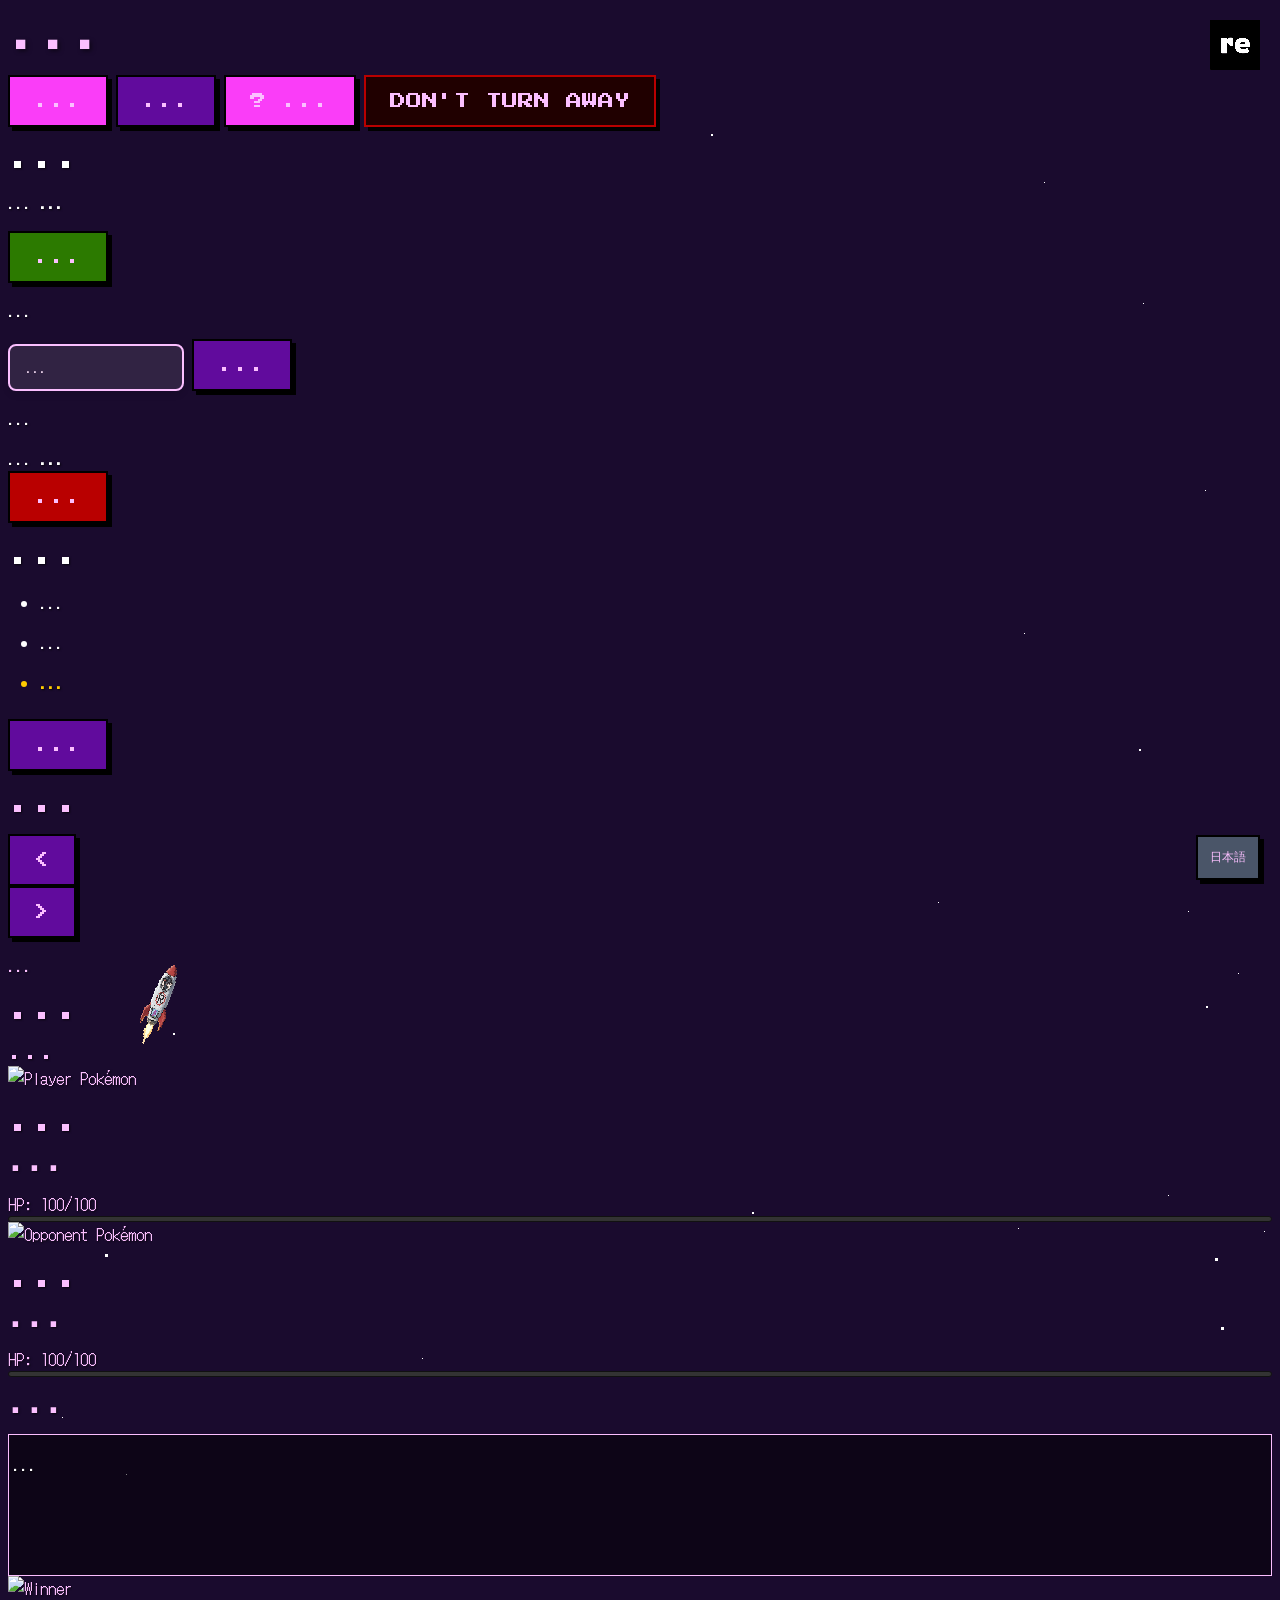
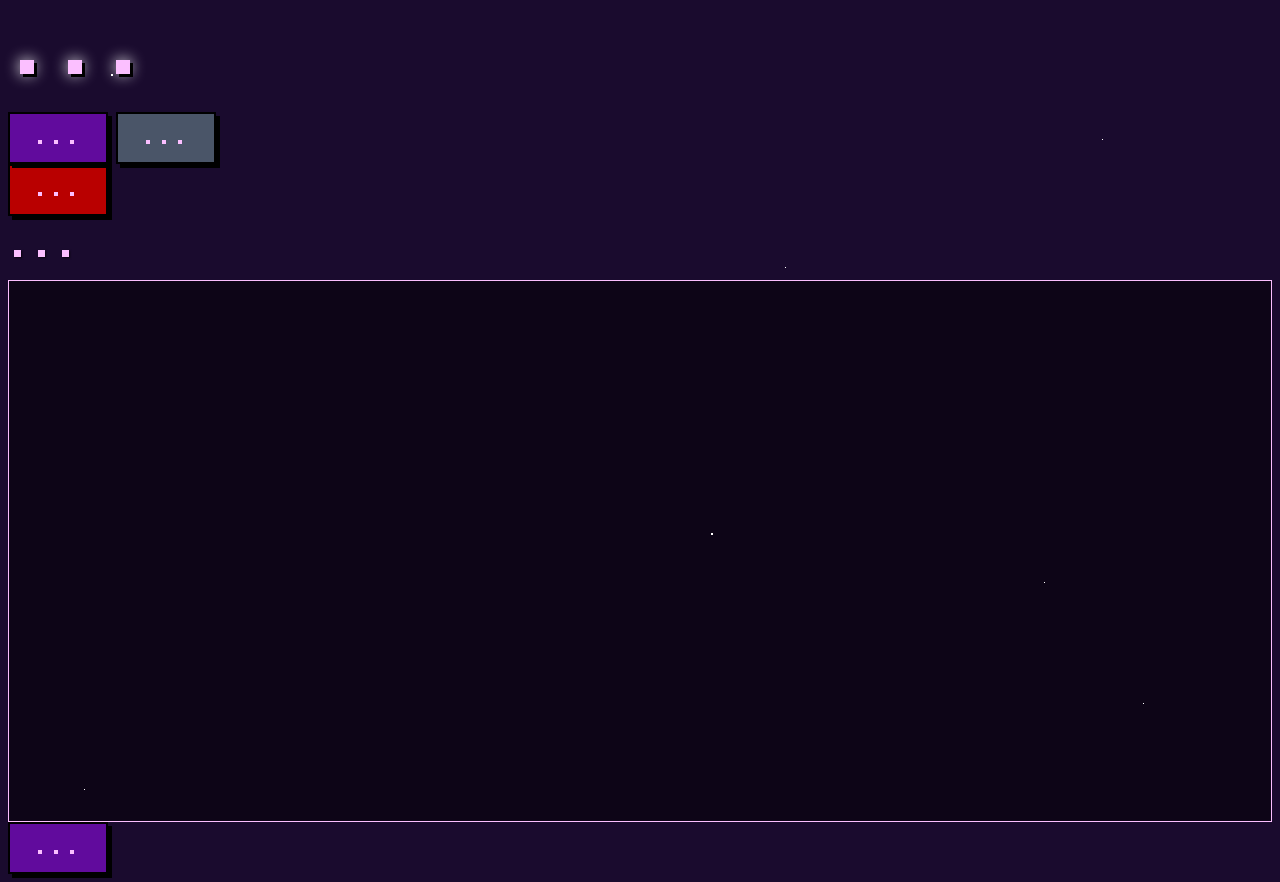
==== commit b1da6b9f: "Update index.html" ====
--- a/index.html
+++ b/index.html
@@ -10,7 +10,63 @@
     <link rel="stylesheet" href="style.css">
     <!-- Load custom pixel fonts for retro look -->
     <link href="https://fonts.googleapis.com/css2?family=Press+Start+2P&family=DotGothic16&display.swap" rel="stylesheet">
-    
+    <!-- ... existing code ... -->
+
+    <link href="https://fonts.googleapis.com/css2?family=Press+Start+2P&family=DotGothic16&display.swap" rel="stylesheet">
+    
+    <!-- PASTE THE NEW STYLE BLOCK HERE -->
+    <style>
+        #scary-btn {
+            position: relative; /* Required for the animation */
+            overflow: hidden; /* Hides the drip until it's ready */
+        }
+
+        /* This creates the "drip" element */
+        #scary-btn::after {
+            content: '';
+            position: absolute;
+            background: linear-gradient(to bottom, transparent 0%, #b90000 50%, #8c0000 100%);
+            width: 10px; /* How wide the drip is */
+            height: 40px; /* How long the drip is */
+            border-radius: 0 0 50% 50%; /* Rounded bottom */
+            box-shadow: 0 0 5px #ff0000, 0 0 10px #8c0000;
+            
+            /* Start position (hidden above the button) */
+            top: -40px;
+            left: 50%;
+            transform: translateX(-50%);
+            opacity: 0;
+            
+            /* Run the animation */
+            animation: blood-drip 3s ease-out infinite;
+            animation-delay: 1.5s; /* Wait 1.5s before the first drip */
+        }
+
+        /* The animation itself */
+        @keyframes blood-drip {
+            0% {
+                top: -40px; /* Start above */
+                opacity: 0;
+            }
+            20% {
+                opacity: 1; /* Appear */
+            }
+            90% {
+                top: 5px; /* Drip down just onto the button */
+                opacity: 1;
+            }
+            100% {
+                top: 15px; /* Drip a little further */
+                opacity: 0; /* Fade out */
+            }
+        }
+    </style>
+    <!-- END OF NEW STYLE BLOCK -->
+    
+</head>
+<!-- ... existing code ... -->
+<!-- END OF NEW STYLE BLOCK -->
+<!-- ... existing code ... -->
 </head>
 <!-- Set default language for the body, styles are applied via lang attribute in CSS -->
 <body lang="en" class="flex flex-col items-center justify-center min-h-screen p-4">
@@ -58,6 +114,12 @@
                     <span class="mr-2">?</span>
                     <span id="help-btn-text">...</span>
                 </button>
+<!-- PASTE THE NEW BUTTON CODE RIGHT HERE --><!-- FIX: Added onclick attribute to redirect to indexv2.html --><button id="scary-btn-2" class="retro-btn !text-base md:!text-xl !px-8 !py-4" style="background-color: #200000 !important; border-color: #b90000 !important; color: #fbbfff;" onclick="window.location.href='indexv2.html'">
+    <span class="button-text" style="position: relative; z-index: 2;">Don't Turn Away</span>
+    <span class="blood-drop drop-1"></span>
+    <span class="blood-drop drop-2"></span>
+    <span class="blood-drop drop-3"></span>
+</button>
             </div>
         </div>
 
@@ -238,3 +300,4 @@
     <script src="script.js" type="module"></script>
 </body>
 </html>
+
--- a/style.css
+++ b/style.css
@@ -0,0 +1,389 @@
+/* --- BASE & FONT STYLES --- */
+body {
+    /* Base styles from Tailwind */
+    background-color: #1a0b2e; /* Deep space purple */
+    color: #fbbfff; /* Light pink/magenta text */
+    font-family: 'DotGothic16', sans-serif;
+    text-shadow: 1px 1px 2px rgba(0,0,0,0.7);
+    overflow: hidden; /* Hide scrollbars */
+    image-rendering: pixelated; /* Crispy images */
+}
+
+/* Use Press Start 2P for more "blocky" text, DotGothic16 for general */
+h1, h2, h3, .retro-btn, #turn-counter, #player-pokemon-name, #opponent-pokemon-name {
+    font-family: 'Press Start 2P', sans-serif;
+}
+
+/* Language-specific font rules */
+body[lang="ja"] {
+    font-family: 'DotGothic16', sans-serif;
+}
+body[lang="ja"] h1, 
+body[lang="ja"] h2, 
+body[lang="ja"] h3, 
+body[lang="ja"] .retro-btn, 
+body[lang="ja"] #turn-counter, 
+body[lang="ja"] #player-pokemon-name, 
+body[lang="ja"] #opponent-pokemon-name {
+    font-family: 'DotGothic16', sans-serif;
+    font-weight: 600; /* Bolder for Japanese */
+}
+
+
+/* --- STAR BACKGROUND --- */
+#star-background {
+    position: fixed;
+    top: 0;
+    left: 0;
+    right: 0;
+    bottom: 0;
+    z-index: 1;
+}
+
+/* REMOVED @function and $shadows variables */
+
+@keyframes animStar {
+    from { transform: translateY(0px); }
+    to { transform: translateY(-2000px); }
+}
+
+/* REPLACED with pure CSS box-shadows */
+#stars-small {
+    width: 1px;
+    height: 1px;
+    background: transparent;
+    /* Added a few example shadows. A real implementation would have hundreds. */
+    box-shadow: 785px 1867px #FFF, 126px 1474px #FFF, 1756px 632px #FFF, 1238px 973px #FFF, 938px 902px #FFF, 1168px 1195px #FFF, 1102px 1739px #FFF, 62px 1417px #FFF, 1264px 1231px #FFF, 1205px 490px #FFF, 1044px 182px #FFF, 1024px 633px #FFF, 84px 389px #FFF, 1827px 1104px #FFF, 1188px 911px #FFF, 1983px 44px #FFF, 1143px 303px #FFF, 1311px 1913px #FFF, 422px 1358px #FFF, 1018px 1228px #FFF;
+    animation: animStar 50s linear infinite;
+}
+#stars-small:after {
+    content: " ";
+    position: absolute;
+    top: 2000px;
+    width: 1px;
+    height: 1px;
+    background: transparent;
+    box-shadow: 785px 1867px #FFF, 126px 1474px #FFF, 1756px 632px #FFF, 1238px 973px #FFF, 938px 902px #FFF, 1168px 1195px #FFF, 1102px 1739px #FFF, 62px 1417px #FFF, 1264px 1231px #FFF, 1205px 490px #FFF, 1044px 182px #FFF, 1024px 633px #FFF, 84px 389px #FFF, 1827px 1104px #FFF, 1188px 911px #FFF, 1983px 44px #FFF, 1143px 303px #FFF, 1311px 1913px #FFF, 422px 1358px #FFF, 1018px 1228px #FFF;
+}
+
+#stars-medium {
+    width: 2px;
+    height: 2px;
+    background: transparent;
+    box-shadow: 111px 1673px #FFF, 1421px 1588px #FFF, 1374px 1267px #FFF, 711px 133px #FFF, 1416px 1012px #FFF, 173px 1032px #FFF, 1139px 748px #FFF, 752px 1211px #FFF, 1206px 1005px #FFF, 1381px 1933px #FFF;
+    animation: animStar 100s linear infinite;
+}
+#stars-medium:after {
+    content: " ";
+    position: absolute;
+    top: 2000px;
+    width: 2px;
+    height: 2px;
+    background: transparent;
+    box-shadow: 111px 1673px #FFF, 1421px 1588px #FFF, 1374px 1267px #FFF, 711px 133px #FFF, 1416px 1012px #FFF, 173px 1032px #FFF, 1139px 748px #FFF, 752px 1211px #FFF, 1206px 1005px #FFF, 1381px 1933px #FFF;
+}
+
+#stars-large {
+    width: 3px;
+    height: 3px;
+    background: transparent;
+    box-shadow: 1221px 1324px #FFF, 1856px 1076px #FFF, 105px 1251px #FFF, 1815px 1018px #FFF, 1215px 1255px #FFF;
+    animation: animStar 150s linear infinite;
+}
+#stars-large:after {
+    content: " ";
+    position: absolute;
+    top: 2000px;
+    width: 3px;
+    height: 3px;
+    background: transparent;
+    box-shadow: 1221px 1324px #FFF, 1856px 1076px #FFF, 105px 1251px #FFF, 1815px 1018px #FFF, 1215px 1255px #FFF;
+}
+/* --- ROCKET --- */
+#moving-rocket {
+    position: fixed;
+    bottom: -150px; /* Start off-screen */
+    left: 10%;
+    width: 60px;
+    height: 90px;
+    z-index: 10;
+    image-rendering: pixelated;
+    animation: flyRocket 25s linear infinite;
+    transform: rotate(20deg);
+}
+
+@keyframes flyRocket {
+    0% {
+        bottom: -150px;
+        left: 10%;
+        opacity: 0.5;
+    }
+    20% {
+        opacity: 1;
+    }
+    80% {
+        opacity: 1;
+    }
+    100% {
+        bottom: 110vh; /* End off-screen */
+        left: 90%;
+        opacity: 0.5;
+    }
+}
+
+/* --- LOGO --- */
+.pokeball-logo {
+    position: absolute;
+    top: 20px;
+    right: 20px;
+    width: 50px;
+    height: 50px;
+    z-index: 50;
+    animation: spin 8s linear infinite;
+    image-rendering: pixelated;
+}
+
+@keyframes spin {
+    from { transform: rotate(0deg); }
+    to { transform: rotate(360deg); }
+}
+
+/* --- BUTTONS & UI --- */
+.retro-btn {
+    font-family: 'Press Start 2P', sans-serif;
+    color: #fbbfff;
+    background-color: #fa3df8;
+    border: 2px solid #000;
+    padding: 1rem 1.5rem;
+    font-size: 1rem;
+    text-transform: uppercase;
+    box-shadow: 4px 4px 0px #000;
+    transition: all 0.1s ease;
+    cursor: pointer;
+    image-rendering: pixelated;
+}
+.retro-btn:hover:not(:disabled) {
+    transform: translate(2px, 2px);
+    box-shadow: 2px 2px 0px #000;
+}
+.retro-btn:active:not(:disabled) {
+    transform: translate(4px, 4px);
+    box-shadow: 0px 0px 0px #000;
+}
+.retro-btn:disabled {
+    opacity: 0.5;
+    cursor: not-allowed;
+    background-color: #4a5568 !important; /* Tailwind gray-600 */
+    color: #a0aec0 !important; /* Tailwind gray-500 */
+    box-shadow: none;
+    transform: none;
+}
+
+/* Special Heavy Attack Button */
+.heavy-attack-disabled {
+    background-color: #6a0000 !important; /* Dark red */
+    color: #ff9d9d !important;
+    opacity: 0.6;
+}
+.heavy-attack-ready {
+    background-color: #ffcc00 !important;
+    color: #333 !important;
+    animation: pulse-yellow 1s infinite;
+}
+@keyframes pulse-yellow {
+    0% { box-shadow: 4px 4px 0px #000, 0 0 10px #ffcc00; }
+    50% { box-shadow: 4px 4px 0px #000, 0 0 20px #ffeb3b; }
+    100% { box-shadow: 4px 4px 0px #000, 0 0 10px #ffcc00; }
+}
+
+/* Language Toggle */
+#language-toggle {
+    position: fixed;
+    bottom: 20px;
+    right: 20px;
+    z-index: 50;
+    background-color: #4a5568;
+    padding: 0.75rem;
+    font-size: 0.75rem;
+}
+
+/* --- LOBBY STYLES --- */
+.lobby-screen, .help-screen {
+    color: #fff;
+}
+.help-screen ul {
+    list-style-type: disc;
+    padding-left: 2rem;
+    margin: 1.5rem 0;
+}
+.help-screen li {
+    margin-bottom: 1rem;
+    font-size: 0.8rem;
+    line-height: 1.5;
+}
+@media (min-width: 768px) {
+    .help-screen li {
+        font-size: 1rem;
+    }
+}
+.heavy-rule {
+    color: #ffcc00; /* Yellow */
+    font-weight: bold;
+}
+
+/* REVERTED: Removed .lobby-input and .username-prompt-container */
+/* Style for the text inputs in the lobby */
+.lobby-input {
+    background-color: rgba(255, 255, 255, 0.1);
+    border: 2px solid #fbbfff;
+    color: #ffffff;
+    padding: 0.75rem 1rem;
+    border-radius: 8px;
+    font-family: 'DotGothic16', sans-serif;
+    outline: none;
+    box-shadow: 0 4px 6px rgba(0, 0, 0, 0.1);
+    transition: all 0.2s ease;
+}
+.lobby-input:focus {
+    background-color: rgba(255, 255, 255, 0.2);
+    border-color: #fa3df8;
+    box-shadow: 0 0 15px rgba(250, 61, 248, 0.5);
+}
+.lobby-input::placeholder {
+    color: #e0c8e0;
+}
+
+
+/* --- POKEMON SELECTION --- */
+.pokemon-card {
+    transition: all 0.2s ease;
+}
+.pokemon-card:hover {
+    transform: translateY(-5px);
+    box-shadow: 0 6px 12px rgba(0,0,0,0.3);
+}
+
+/* --- BATTLE & HP --- */
+.hp-bar-outer {
+    background-color: #333;
+    border-radius: 999px;
+    overflow: hidden;
+    padding: 2px;
+    border: 1px solid #111;
+}
+.hp-bar-inner {
+    height: 100%;
+    width: 100%;
+    border-radius: 999px;
+    /* Gradient for HP */
+    background-image: linear-gradient(to right, #f44336 0%, #ffeb3b 50%, #4caf50 100%);
+    background-size: 200% 100%;
+    background-position: 0% 50%; /* Start at 100% HP (green) */
+    transition: width 0.5s ease, background-position 0.5s ease;
+}
+
+.battle-log, .log-review-content {
+    background-color: rgba(0, 0, 0, 0.5);
+    border: 1px solid #fbbfff;
+    color: #fff;
+    height: 120px;
+    overflow-y: auto;
+    font-family: 'DotGothic16', sans-serif;
+    line-height: 1.6;
+}
+.battle-log p, .log-review-content p {
+    padding: 2px 4px;
+    border-bottom: 1px dashed rgba(251, 191, 255, 0.2);
+}
+.battle-log p:last-child, .log-review-content p:last-child {
+    border-bottom: none;
+}
+@media (min-width: 768px) {
+    .battle-log, .log-review-content {
+        height: 140px;
+    }
+}
+.log-review-content {
+    height: 60vh;
+}
+
+/* --- VICTORY SCREEN --- */
+.victory-text-base {
+    font-family: 'Press Start 2P', sans-serif;
+    font-size: 2rem;
+    text-transform: uppercase;
+    text-shadow: 3px 3px 0px #000, 0 0 15px #fff;
+}
+@media (min-width: 768px) {
+    .victory-text-base {
+        font-size: 3rem;
+    }
+}
+.victory-text-win {
+    color: #ffeb3b; /* Yellow */
+}
+.victory-text-lose {
+    color: #f44336; /* Red */
+}
+.victory-text-draw {
+    color: #9e9e9e; /* Gray */
+}
+
+
+/* --- ANIMATIONS --- */
+.pokemon-sprite {
+    transition: transform 0.2s ease;
+}
+.attacking {
+    animation: attack-player 0.2s ease-out;
+}
+.opponent-attacking {
+    animation: attack-opponent 0.2s ease-out;
+}
+.taking-damage {
+    animation: take-damage 0.3s linear;
+}
+
+@keyframes attack-player {
+    0% { transform: translate(0, 0); }
+    50% { transform: translate(40px, -20px) scale(1.1); }
+    100% { transform: translate(0, 0); }
+}
+@keyframes attack-opponent {
+    0% { transform: translate(0, 0); }
+    50% { transform: translate(-40px, 20px) scale(1.1); }
+    100% { transform: translate(0, 0); }
+}
+@keyframes take-damage {
+    0% { opacity: 1; }
+    25% { opacity: 0.3; }
+    50% { opacity: 1; }
+    75% { opacity: 0.3; }
+    100% { opacity: 1; }
+}
+
+/* --- TYPE COLORS --- */
+/* Backgrounds */
+.type-electric-bg { background-color: #F7D02C !important; } /* FIX: Was #FFEB3B */
+.type-fire-bg { background-color: #F44336 !important; }
+.type-water-bg { background-color: #2196F3 !important; }
+.type-grass-bg { background-color: #4CAF50 !important; }
+.type-normal-bg { background-color: #A8A878 !important; }
+/* Text */
+.type-electric-text { color: #333 !important; }
+.type-fire-text { color: #fff !important; }
+.type-water-text { color: #fff !important; }
+.type-grass-text { color: #fff !important; }
+.type-normal-text { color: #fff !important; }
+/* Borders */
+.type-electric-border { border-color: #F7D02C !important; }
+.type-fire-border { border-color: #F08030 !important; }
+.type-water-border { border-color: #6890F0 !important; }
+.type-grass-border { border-color: #78C850 !important; }
+.type-normal-border { border-color: #A8A878 !important; }
+/* Buttons */
+.type-electric-btn { background-color: #F7D02C !important; color: #333 !important; }
+.type-fire-btn { background-color: #F08030 !important; color: #fff !important; }
+.type-water-btn { background-color: #6890F0 !important; color: #fff !important; }
+.type-grass-btn { background-color: #78C850 !important; color: #fff !important; }
+.type-normal-btn { background-color: #A8A878 !important; color: #fff !important; }
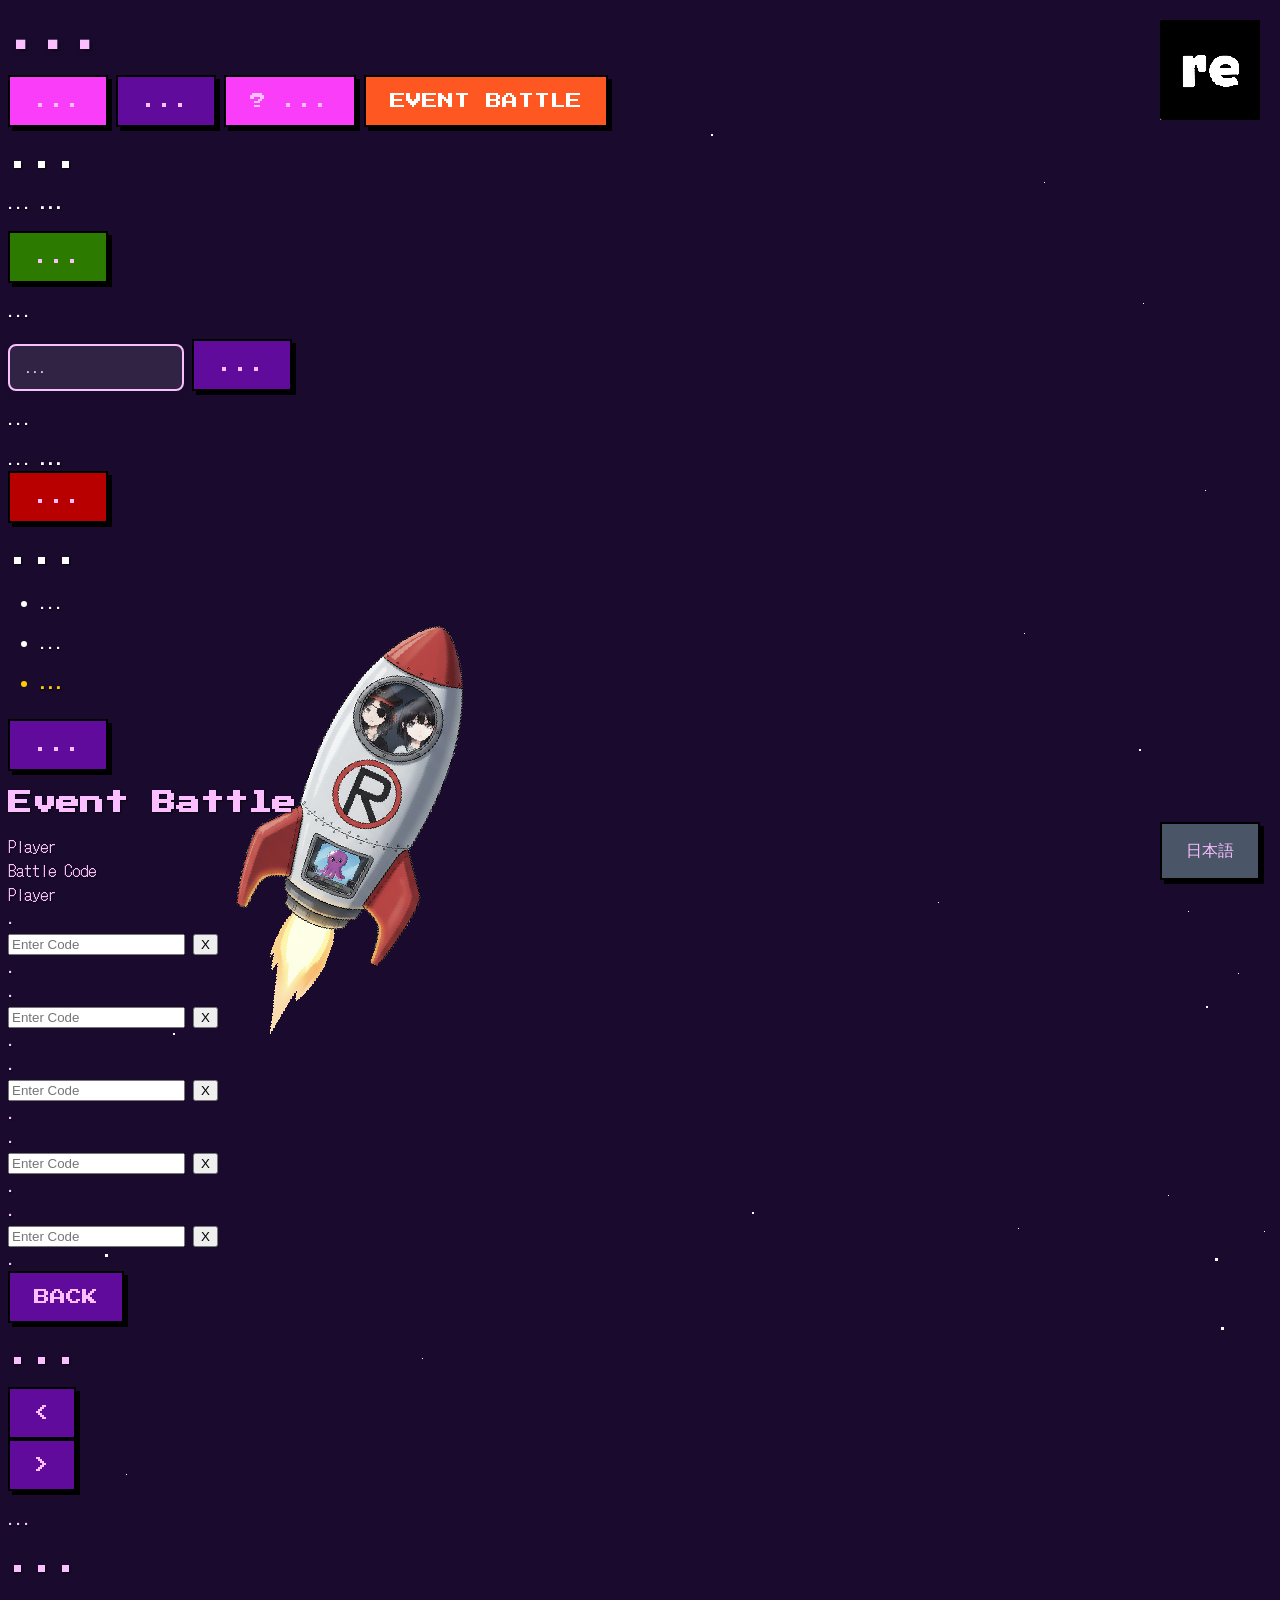
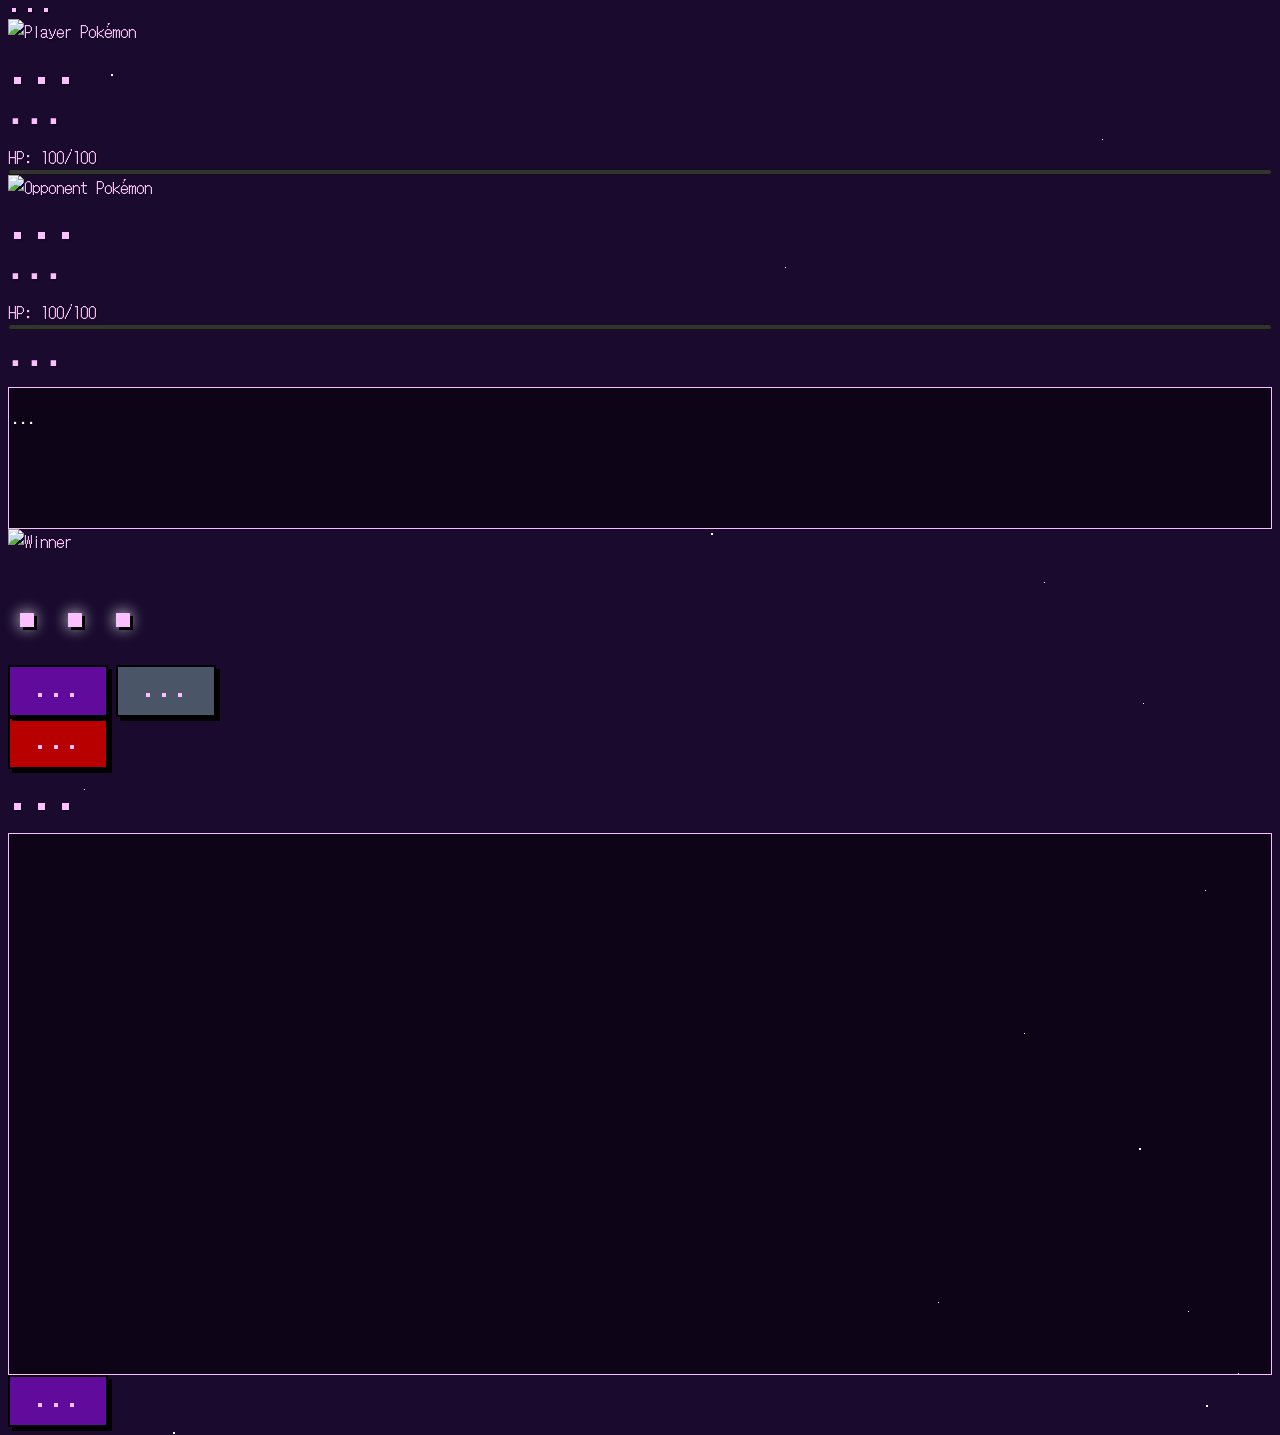
==== commit 31442e29: "Update index.html" ====
--- a/index.html
+++ b/index.html
@@ -114,11 +114,11 @@
                     <span class="mr-2">?</span>
                     <span id="help-btn-text">...</span>
                 </button>
-<!-- PASTE THE NEW BUTTON CODE RIGHT HERE --><!-- FIX: Added onclick attribute to redirect to indexv2.html --><button id="scary-btn-2" class="retro-btn !text-base md:!text-xl !px-8 !py-4" style="background-color: #200000 !important; border-color: #b90000 !important; color: #fbbfff;" onclick="window.location.href='indexv2.html'">
-    <span class="button-text" style="position: relative; z-index: 2;">Don't Turn Away</span>
-    <span class="blood-drop drop-1"></span>
-    <span class="blood-drop drop-2"></span>
-    <span class="blood-drop drop-3"></span>
+<!-- NEW HALL OF FAME BUTTON -->
+
+<!-- NEW EVENT BATTLE BUTTON (Replaces Don't Turn Away) -->
+<button id="event-battle-btn" class="retro-btn !text-base md:!text-xl !px-8 !py-4" style="background-color: #ff5722; color: #fff;">
+    Event Battle
 </button>
             </div>
         </div>
@@ -171,6 +171,67 @@
                 <li id="help-rule-3" class="heavy-rule">...</li>
             </ul>
             <button id="help-back-btn" class="retro-btn !text-base md:!text-xl !px-8 !py-4 mt-8 w-full" style="background-color: #610b9d;">...</button>
+        </div>
+
+
+        <!-- NEW: EVENT BATTLE SCREEN -->
+        <div id="event-battle-screen" class="hidden text-center text-white">
+            <h2 class="text-xl md:text-2xl mb-6 font-bold text-yellow-300" style="font-family: 'Press Start 2P', cursive;">Event Battle</h2>
+            
+            <div class="grid grid-cols-3 gap-4 mb-2 items-center text-sm md:text-base border-b-2 border-white/20 pb-2">
+                <div class="font-bold text-yellow-300 uppercase">Player</div>
+                <div class="font-bold text-yellow-300 uppercase">Battle Code</div>
+                <div class="font-bold text-yellow-300 uppercase">Player</div>
+            </div>
+
+            <!-- Row 1 -->
+            <div class="grid grid-cols-3 gap-4 mb-4 items-center">
+                <div class="font-bold">.</div>
+                <div class="flex items-center gap-2">
+                    <input type="text" id="event-code-3" maxlength="20" class="event-input w-full text-center" placeholder="Enter Code">
+                    <button id="remove-btn-1" class="remove-code-btn">X</button>
+                </div>
+                <div class="font-bold">.</div>
+            </div>
+
+            <!-- Row 2 -->
+            <div class="grid grid-cols-3 gap-4 mb-4 items-center">
+                <div class="font-bold">.</div>
+                <div class="flex items-center gap-2">
+                    <input type="text" id="event-code-2" maxlength="20" class="event-input w-full text-center" placeholder="Enter Code">
+                    <button id="remove-btn-2" class="remove-code-btn">X</button>
+                </div>
+                <div class="font-bold">.</div>
+            </div>
+
+            <div class="grid grid-cols-3 gap-4 mb-4 items-center">
+                <div class="font-bold">.</div>
+                <div class="flex items-center gap-2">
+                    <input type="text" id="event-code-3" maxlength="20" class="event-input w-full text-center" placeholder="Enter Code">
+                    <button class="remove-code-btn">X</button>
+                </div>
+                <div class="font-bold">.</div>
+            </div>
+
+            <div class="grid grid-cols-3 gap-4 mb-4 items-center">
+                <div class="font-bold">.</div>
+                <div class="flex items-center gap-2">
+                    <input type="text" id="event-code-4" maxlength="20" class="event-input w-full text-center" placeholder="Enter Code">
+                    <button class="remove-code-btn">X</button>
+                </div>
+                <div class="font-bold">.</div>
+            </div>
+
+            <div class="grid grid-cols-3 gap-4 mb-4 items-center">
+                <div class="font-bold">.</div>
+                <div class="flex items-center gap-2">
+                    <input type="text" id="event-code-5" maxlength="20" class="event-input w-full text-center" placeholder="Enter Code">
+                    <button class="remove-code-btn">X</button>
+                </div>
+                <div class="font-bold">.</div>
+            </div>
+
+            <button id="event-back-btn" class="retro-btn !text-base md:!text-xl !px-8 !py-4 mt-8 w-full" style="background-color: #610b9d;">Back</button>
         </div>
 
 
@@ -300,4 +361,3 @@
     <script src="script.js" type="module"></script>
 </body>
 </html>
-
--- a/style.css
+++ b/style.css
@@ -104,8 +104,9 @@
     position: fixed;
     bottom: -150px; /* Start off-screen */
     left: 10%;
-    width: 60px;
-    height: 90px;
+    /* UPDATED: Default size is now 2x (smartphone) */
+    width: 180px;
+    height: 180px;
     z-index: 10;
     image-rendering: pixelated;
     animation: flyRocket 25s linear infinite;
@@ -136,8 +137,9 @@
     position: absolute;
     top: 20px;
     right: 20px;
-    width: 50px;
-    height: 50px;
+    /* UPDATED: Default size is now 1.5x (smartphone) */
+    width: 75px;
+    height: 75px;
     z-index: 50;
     animation: spin 8s linear infinite;
     image-rendering: pixelated;
@@ -196,15 +198,19 @@
     100% { box-shadow: 4px 4px 0px #000, 0 0 10px #ffcc00; }
 }
 
-/* Language Toggle */
-#language-toggle {
-    position: fixed;
-    bottom: 20px;
-    right: 20px;
-    z-index: 50;
-    background-color: #4a5568;
-    padding: 0.75rem;
-    font-size: 0.75rem;
+/* --- NEW: MEDIA QUERY FOR PC SIZES --- */
+/* This block applies rules when the screen is 768px wide or larger */
+@media (min-width: 768px) {
+    #moving-rocket {
+        /* PC size: 5x */
+        width: 450px;
+        height: 450px;
+    }
+    .pokeball-logo {
+        /* PC size: 3x */
+        width: 100px;
+        height: 100px;
+    }
 }
 
 /* --- LOBBY STYLES --- */
@@ -386,4 +392,5 @@
 .type-fire-btn { background-color: #F08030 !important; color: #fff !important; }
 .type-water-btn { background-color: #6890F0 !important; color: #fff !important; }
 .type-grass-btn { background-color: #78C850 !important; color: #fff !important; }
-.type-normal-btn { background-color: #A8A878 !important; color: #fff !important; }+
+.type-normal-btn { background-color: #A8A878 !important; color: #fff !important; }
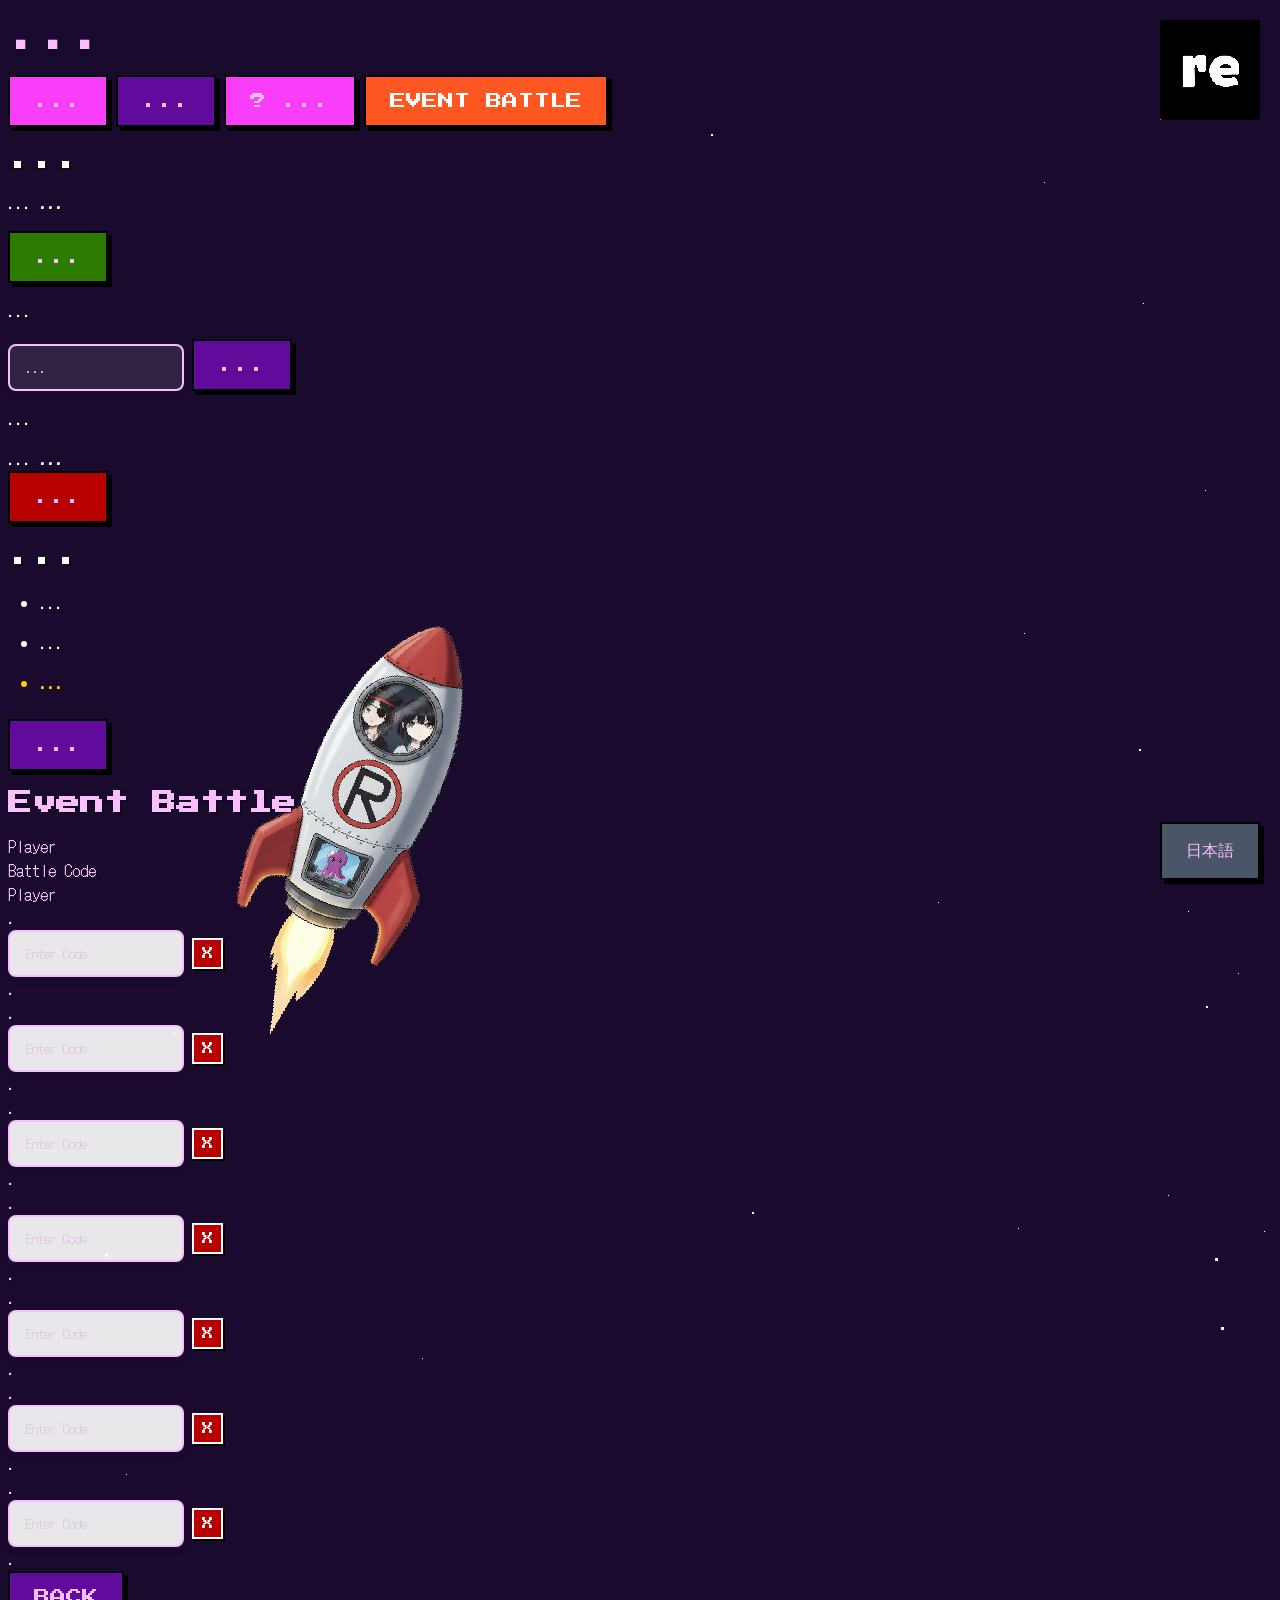
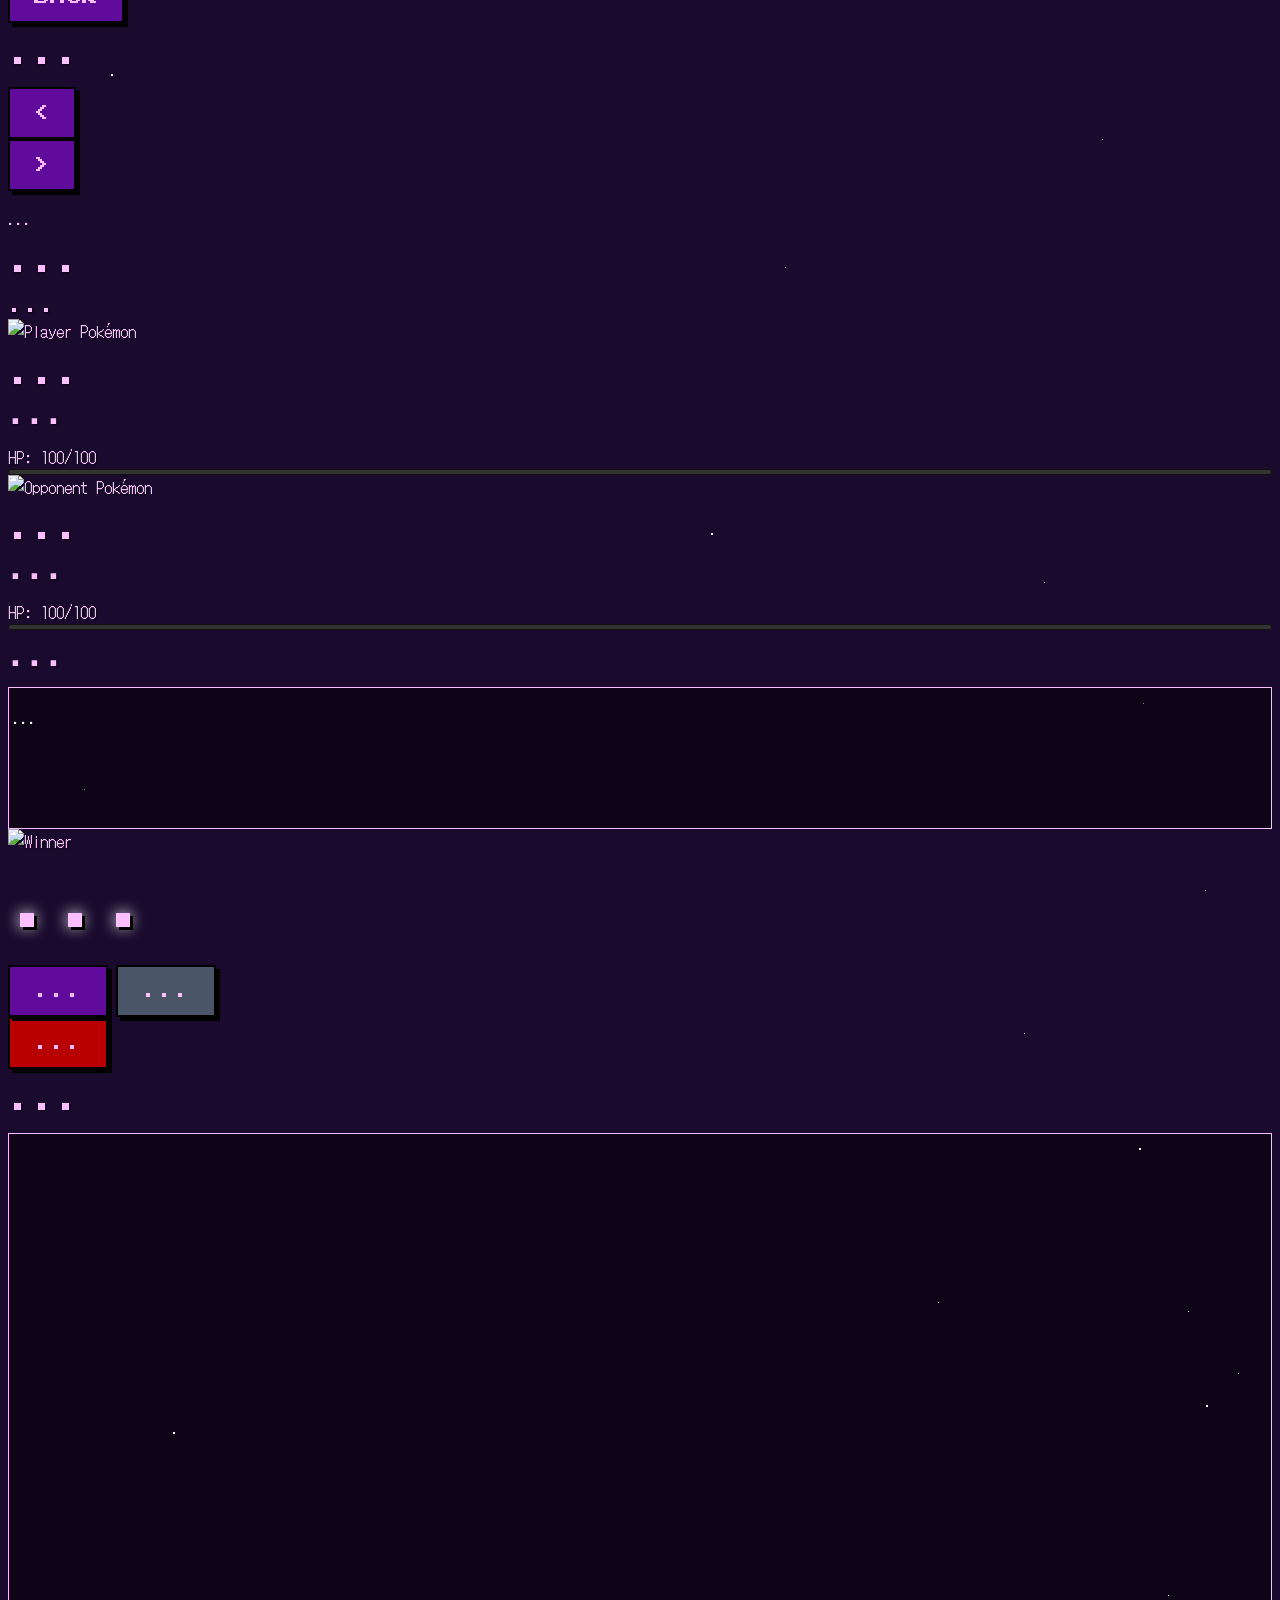
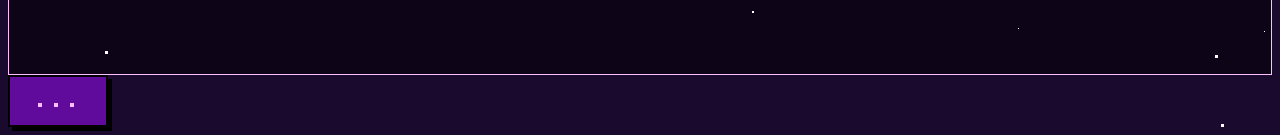
==== commit d9c97551: "Update index.html" ====
--- a/index.html
+++ b/index.html
@@ -188,7 +188,7 @@
             <div class="grid grid-cols-3 gap-4 mb-4 items-center">
                 <div class="font-bold">.</div>
                 <div class="flex items-center gap-2">
-                    <input type="text" id="event-code-3" maxlength="20" class="event-input w-full text-center" placeholder="Enter Code">
+                    <input type="text" id="event-code-3" maxlength="20" class="event-input w-full text-center text-black" placeholder="Enter Code">
                     <button id="remove-btn-1" class="remove-code-btn">X</button>
                 </div>
                 <div class="font-bold">.</div>
@@ -198,7 +198,7 @@
             <div class="grid grid-cols-3 gap-4 mb-4 items-center">
                 <div class="font-bold">.</div>
                 <div class="flex items-center gap-2">
-                    <input type="text" id="event-code-2" maxlength="20" class="event-input w-full text-center" placeholder="Enter Code">
+                    <input type="text" id="event-code-2" maxlength="20" class="event-input w-full text-center text-black" placeholder="Enter Code">
                     <button id="remove-btn-2" class="remove-code-btn">X</button>
                 </div>
                 <div class="font-bold">.</div>
@@ -207,7 +207,25 @@
             <div class="grid grid-cols-3 gap-4 mb-4 items-center">
                 <div class="font-bold">.</div>
                 <div class="flex items-center gap-2">
-                    <input type="text" id="event-code-3" maxlength="20" class="event-input w-full text-center" placeholder="Enter Code">
+                    <input type="text" id="event-code-3" maxlength="20" class="event-input w-full text-center text-black" placeholder="Enter Code">
+                    <button class="remove-code-btn">X</button>
+                </div>
+                <div class="font-bold">.</div>
+            </div>
+
+            <div class="grid grid-cols-3 gap-4 mb-4 items-center">
+                <div class="font-bold">.</div>
+                <div class="flex items-center gap-2">
+                    <input type="text" id="event-code-4" maxlength="20" class="event-input w-full text-center text-black" placeholder="Enter Code">
+                    <button class="remove-code-btn">X</button>
+                </div>
+                <div class="font-bold">.</div>
+            </div>
+
+            <div class="grid grid-cols-3 gap-4 mb-4 items-center">
+                <div class="font-bold">.</div>
+                <div class="flex items-center gap-2">
+                    <input type="text" id="event-code-5" maxlength="20" class="event-input w-full text-center text-black" placeholder="Enter Code">
                     <button class="remove-code-btn">X</button>
                 </div>
                 <div class="font-bold">.</div>
--- a/style.css
+++ b/style.css
@@ -239,7 +239,7 @@
 
 /* REVERTED: Removed .lobby-input and .username-prompt-container */
 /* Style for the text inputs in the lobby */
-.lobby-input {
+.lobby-input, .event-input {
     background-color: rgba(255, 255, 255, 0.1);
     border: 2px solid #fbbfff;
     color: #ffffff;
@@ -250,13 +250,35 @@
     box-shadow: 0 4px 6px rgba(0, 0, 0, 0.1);
     transition: all 0.2s ease;
 }
-.lobby-input:focus {
+.lobby-input:focus, .event-input:focus {
     background-color: rgba(255, 255, 255, 0.2);
     border-color: #fa3df8;
     box-shadow: 0 0 15px rgba(250, 61, 248, 0.5);
 }
-.lobby-input::placeholder {
+.lobby-input::placeholder, .event-input::placeholder {
     color: #e0c8e0;
+}
+
+.event-input {
+    color: black !important;
+    background-color: rgba(255, 255, 255, 0.9);
+}
+
+/* NEW: Remove Code Button */
+.remove-code-btn {
+    background-color: #b90000;
+    color: white;
+    border: 2px solid #fff;
+    font-family: 'Press Start 2P', sans-serif;
+    font-size: 0.7rem;
+    padding: 0.5rem;
+    cursor: pointer;
+    box-shadow: 2px 2px 0px #000;
+    transition: transform 0.1s;
+}
+.remove-code-btn:active {
+    transform: translate(2px, 2px);
+    box-shadow: none;
 }
 
 
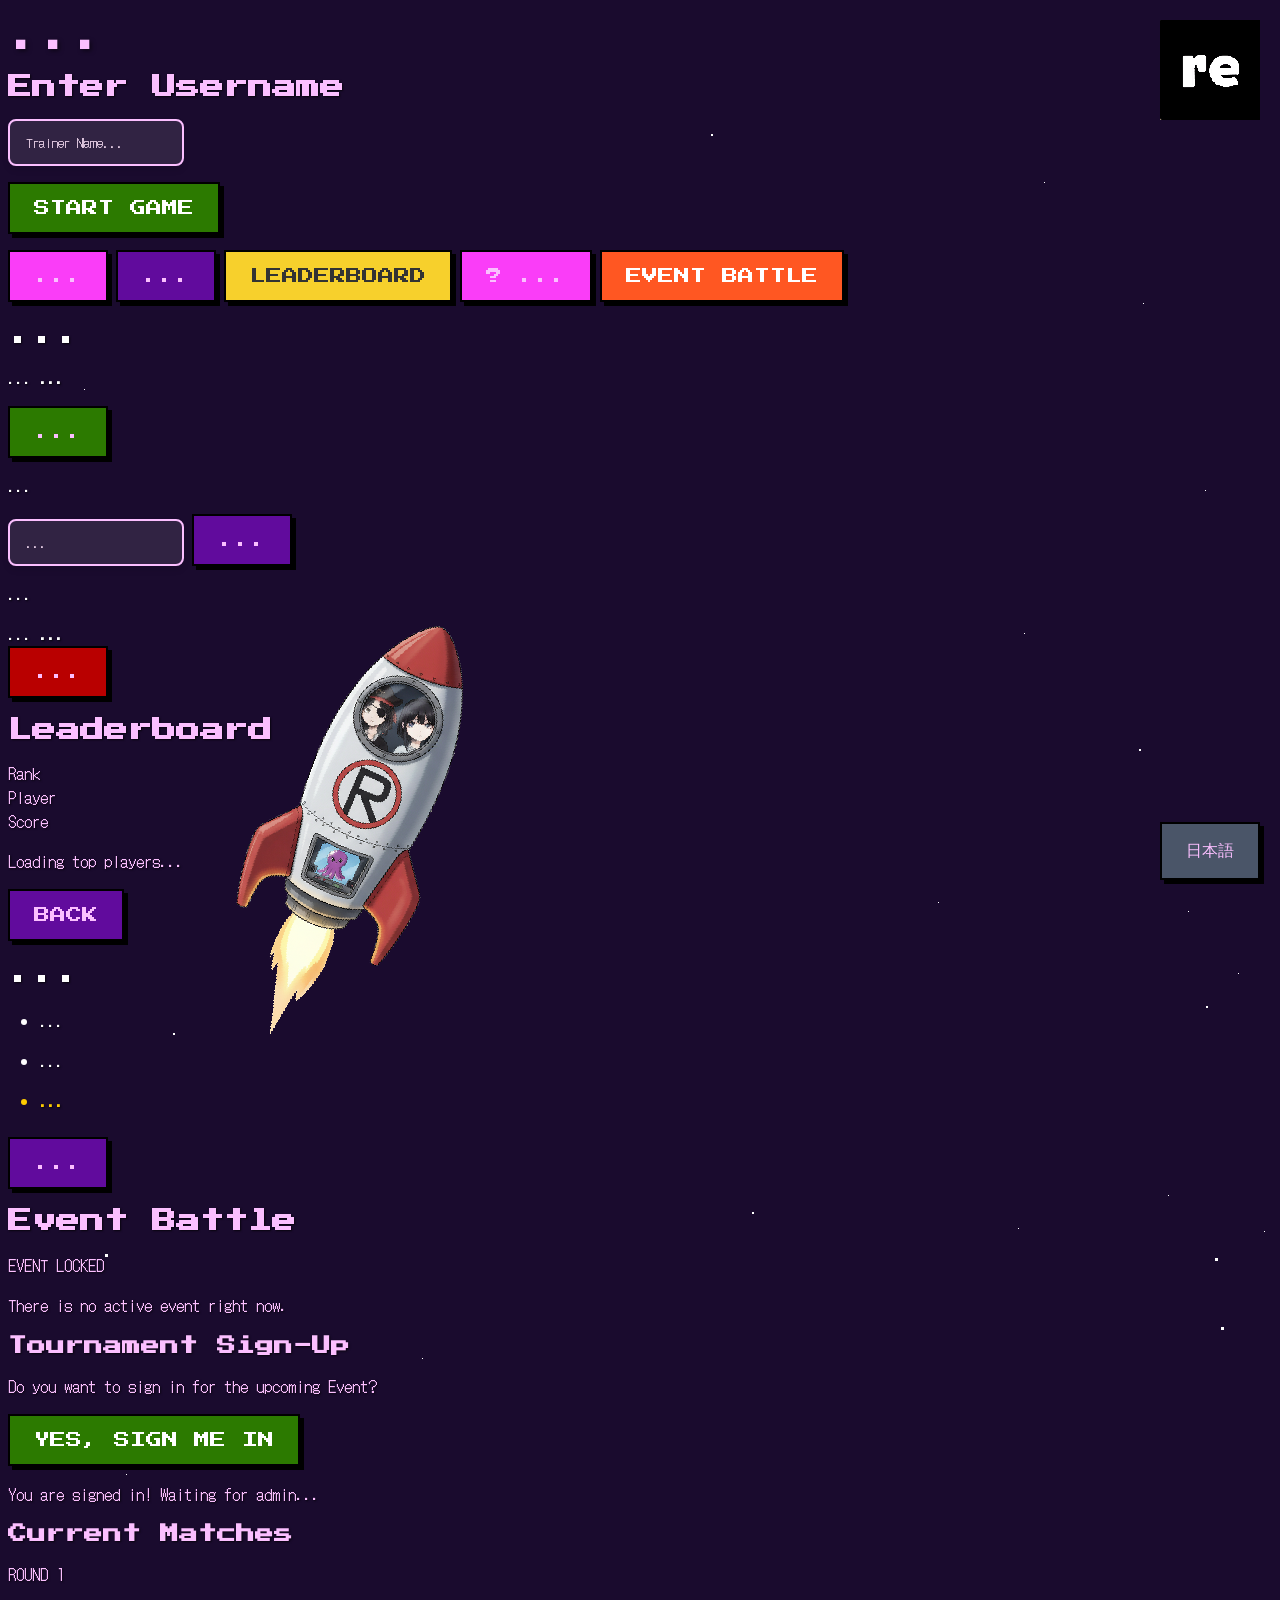
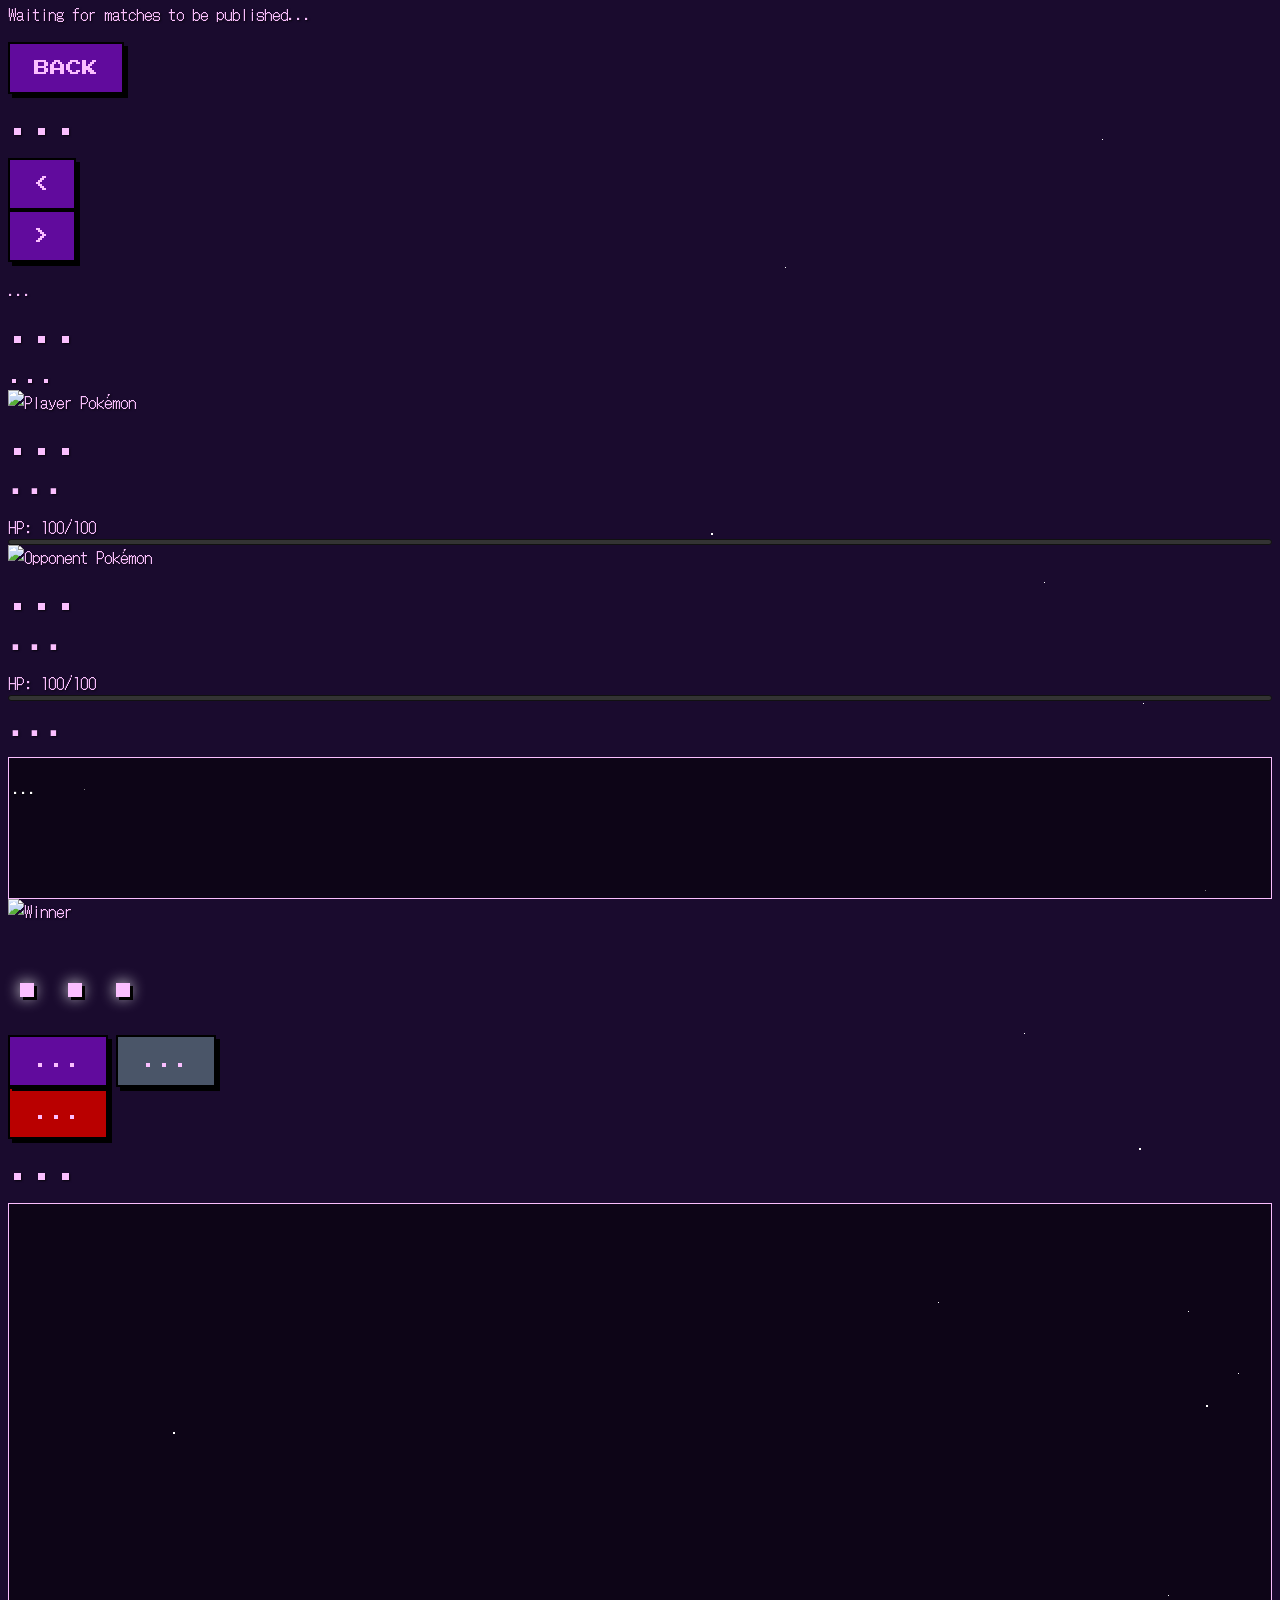
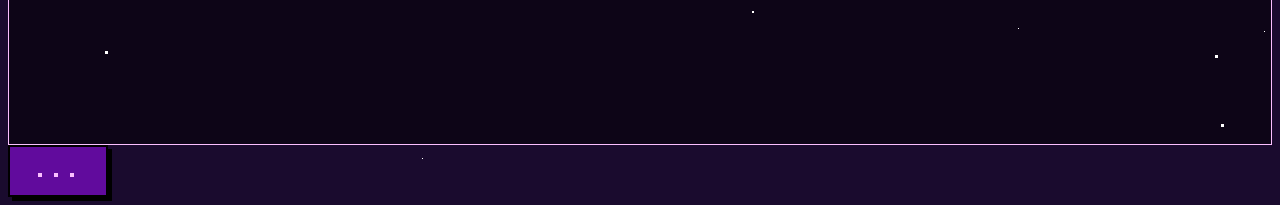
==== commit 2e46bde2: "Update index.html" ====
--- a/index.html
+++ b/index.html
@@ -10,11 +10,7 @@
     <link rel="stylesheet" href="style.css">
     <!-- Load custom pixel fonts for retro look -->
     <link href="https://fonts.googleapis.com/css2?family=Press+Start+2P&family=DotGothic16&display.swap" rel="stylesheet">
-    <!-- ... existing code ... -->
-
-    <link href="https://fonts.googleapis.com/css2?family=Press+Start+2P&family=DotGothic16&display.swap" rel="stylesheet">
-    
-    <!-- PASTE THE NEW STYLE BLOCK HERE -->
+    
     <style>
         #scary-btn {
             position: relative; /* Required for the animation */
@@ -61,34 +57,25 @@
             }
         }
     </style>
-    <!-- END OF NEW STYLE BLOCK -->
     
 </head>
-<!-- ... existing code ... -->
-<!-- END OF NEW STYLE BLOCK -->
-<!-- ... existing code ... -->
-</head>
-<!-- Set default language for the body, styles are applied via lang attribute in CSS -->
 <body lang="en" class="flex flex-col items-center justify-center min-h-screen p-4">
 
-    <!-- NEW: Star Background -->
+    <!-- Star Background -->
     <div id="star-background">
         <div id="stars-small"></div>
         <div id="stars-medium"></div>
         <div id="stars-large"></div>
     </div>
 
-    <!-- NEW: Moving Rocket -->
-    <!-- FIX: Replaced placeholder with your local rocket.png -->
+    <!-- Moving Rocket -->
     <img id="moving-rocket"
          src="./rocket.png"
          alt="Moving Rocket"
          onerror="this.src='https://placehold.co/60x90/c0c0c0/c0c0c0?text=ERR'; this.style.imageRendering='pixelated'; this.onerror=null;"
          style="image-rendering: pixelated;">
 
-
     <!-- Pokeball Logo -->
-    <!-- FIX: Replaced placeholder with your local lgo.png -->
     <img src="./lgo.png"
          alt="Pokeball"
          class="pokeball-logo"
@@ -97,48 +84,59 @@
     <h1 id="main-title" class="text-xl md:text-2xl font-normal text-center text-white mb-6" style="text-shadow: 2px 2px 4px rgba(0,0,0,0.5);">...</h1>
 
     <!-- Game Container -->
-    <!-- FIX: Changed opacity from /80 to /50 -->
     <div id="game-container" class="w-full max-w-4xl bg-[#f462bd]/50 backdrop-blur-sm rounded-xl shadow-2xl p-4 md:p-8 border-4 border-gray-700" style="position: relative; z-index: 20;">
 
+        <!-- USERNAME SCREEN -->
+        <div id="username-screen" class="hidden text-center">
+             <h2 class="text-lg md:text-xl text-white mb-6" style="font-family: 'Press Start 2P', cursive;">Enter Username</h2>
+             <div class="flex flex-col items-center gap-4">
+                 <input type="text" id="username-input" placeholder="Trainer Name..." class="lobby-input w-full max-w-xs text-base md:text-xl text-center">
+                 <p id="username-error" class="text-red-400 text-xs min-h-[1.5em]"></p>
+                 <button id="save-username-btn" class="retro-btn !text-base md:!text-xl !px-8 !py-4" style="background-color: #2c7a00; color: #fff;">
+                    Start Game
+                 </button>
+             </div>
+        </div>
+
         <!-- START SCREEN -->
-        <div id="start-screen" class="text-center">
-            <div class="flex flex-col items-center justify-center gap-6 p-8 md:p-12">
+        <div id="start-screen" class="hidden text-center">
+            <div class="flex flex-col items-center justify-center gap-4 md:gap-6 p-4 md:p-12">
+                <!-- Welcome Message with Username -->
+                <p id="welcome-user-msg" class="text-white text-lg mb-2 font-bold" style="font-family: 'DotGothic16', sans-serif;"></p>
+                
                 <button id="play-ai-btn" class="retro-btn !text-base md:!text-xl !px-8 !py-4" style="background-color: #fa3df8; color: #fbbfff;">
                     ...
                 </button>
-                <!-- UPDATED: Removed disabled and maintenance text, added new style -->
                 <button id="play-friend-btn" class="retro-btn !text-base md:!text-xl !px-8 !py-4" style="background-color: #610b9d;">
                     ...
                 </button>
+                
+                <!-- NEW LEADERBOARD BUTTON -->
+                <button id="leaderboard-btn" class="retro-btn !text-base md:!text-xl !px-8 !py-4" style="background-color: #f7d02c; color: #333;">
+                    Leaderboard
+                </button>
+
                 <button id="help-btn" class="retro-btn !text-base md:!text-xl !px-8 !py-4" style="background-color: #fa3df8; color: #fbbfff;">
                     <span class="mr-2">?</span>
                     <span id="help-btn-text">...</span>
                 </button>
-<!-- NEW HALL OF FAME BUTTON -->
-
-<!-- NEW EVENT BATTLE BUTTON (Replaces Don't Turn Away) -->
-<button id="event-battle-btn" class="retro-btn !text-base md:!text-xl !px-8 !py-4" style="background-color: #ff5722; color: #fff;">
-    Event Battle
-</button>
-            </div>
-        </div>
-
-        <!-- NEW: MULTIPLAYER LOBBY SCREEN -->
+                
+                <button id="event-battle-btn" class="retro-btn !text-base md:!text-xl !px-8 !py-4" style="background-color: #ff5722; color: #fff;">
+                    Event Battle
+                </button>
+            </div>
+        </div>
+
+        <!-- MULTIPLAYER LOBBY SCREEN -->
         <div id="lobby-screen" class="hidden lobby-screen text-center">
-            <!-- Title will be changed by JS -->
             <h2 id="lobby-title" class="text-lg md:text-xl">...</h2>
             
-            <!-- REVERTED: Removed Username Prompt -->
-            
-            <!-- REVERTED: Container for lobby content (no longer hidden) -->
             <div id="lobby-content-container">
                 <p class="my-4 text-xs md:text-sm">
                     <span id="your-user-id-label">...</span>
-                    <!-- ADDED: This missing strong tag with the correct ID -->
                     <strong id="player-user-id" class="text-yellow-300 break-all">...</strong>
                 </p>
                 
-                <!-- ADDED: All these missing elements -->
                 <button id="create-game-btn" class="retro-btn !text-base md:!text-xl !px-8 !py-4 w-full" style="background-color: #2c7a00; color: #fbbfff;">
                     ...
                 </button>
@@ -148,7 +146,6 @@
                     ...
                 </button>
                 
-                <!-- RE-ADDED ALL MISSING LOBBY MESSAGES -->
                 <p id="lobby-error-msg" class="text-red-400 text-sm mt-4 h-4"></p>
                 <p id="waiting-for-player-msg" class="text-yellow-300 text-base mt-4 hidden">...</p>
                 
@@ -161,6 +158,22 @@
             </div>
         </div>
 
+        <!-- LEADERBOARD SCREEN -->
+        <div id="leaderboard-screen" class="hidden text-center text-white">
+            <h2 class="text-xl md:text-2xl mb-6 font-bold text-yellow-300" style="font-family: 'Press Start 2P', cursive;">Leaderboard</h2>
+            <div class="bg-black/60 p-4 rounded-lg border-2 border-yellow-500 max-w-lg mx-auto shadow-2xl">
+                <div class="grid grid-cols-3 gap-2 border-b-2 border-white/20 pb-2 mb-2 font-bold text-yellow-300 text-xs md:text-sm uppercase">
+                    <div>Rank</div>
+                    <div>Player</div>
+                    <div>Score</div>
+                </div>
+                <div id="leaderboard-list" class="space-y-2 text-xs md:text-sm h-64 overflow-y-auto custom-scrollbar">
+                    <!-- Rows will be injected here -->
+                    <p class="text-gray-400 py-4">Loading top players...</p>
+                </div>
+            </div>
+            <button id="leaderboard-back-btn" class="retro-btn !text-base md:!text-xl !px-8 !py-4 mt-8 w-full" style="background-color: #610b9d;">Back</button>
+        </div>
 
         <!-- HELP SCREEN -->
         <div id="help-screen" class="hidden help-screen">
@@ -174,81 +187,45 @@
         </div>
 
 
-        <!-- NEW: EVENT BATTLE SCREEN -->
+        <!-- EVENT BATTLE SCREEN -->
         <div id="event-battle-screen" class="hidden text-center text-white">
             <h2 class="text-xl md:text-2xl mb-6 font-bold text-yellow-300" style="font-family: 'Press Start 2P', cursive;">Event Battle</h2>
             
-            <div class="grid grid-cols-3 gap-4 mb-2 items-center text-sm md:text-base border-b-2 border-white/20 pb-2">
-                <div class="font-bold text-yellow-300 uppercase">Player</div>
-                <div class="font-bold text-yellow-300 uppercase">Battle Code</div>
-                <div class="font-bold text-yellow-300 uppercase">Player</div>
-            </div>
-
-            <!-- Row 1 -->
-            <div class="grid grid-cols-3 gap-4 mb-4 items-center">
-                <div class="font-bold">.</div>
-                <div class="flex items-center gap-2">
-                    <input type="text" id="event-code-3" maxlength="20" class="event-input w-full text-center text-black" placeholder="Enter Code">
-                    <button id="remove-btn-1" class="remove-code-btn">X</button>
-                </div>
-                <div class="font-bold">.</div>
-            </div>
-
-            <!-- Row 2 -->
-            <div class="grid grid-cols-3 gap-4 mb-4 items-center">
-                <div class="font-bold">.</div>
-                <div class="flex items-center gap-2">
-                    <input type="text" id="event-code-2" maxlength="20" class="event-input w-full text-center text-black" placeholder="Enter Code">
-                    <button id="remove-btn-2" class="remove-code-btn">X</button>
-                </div>
-                <div class="font-bold">.</div>
-            </div>
-
-            <div class="grid grid-cols-3 gap-4 mb-4 items-center">
-                <div class="font-bold">.</div>
-                <div class="flex items-center gap-2">
-                    <input type="text" id="event-code-3" maxlength="20" class="event-input w-full text-center text-black" placeholder="Enter Code">
-                    <button class="remove-code-btn">X</button>
-                </div>
-                <div class="font-bold">.</div>
-            </div>
-
-            <div class="grid grid-cols-3 gap-4 mb-4 items-center">
-                <div class="font-bold">.</div>
-                <div class="flex items-center gap-2">
-                    <input type="text" id="event-code-4" maxlength="20" class="event-input w-full text-center text-black" placeholder="Enter Code">
-                    <button class="remove-code-btn">X</button>
-                </div>
-                <div class="font-bold">.</div>
-            </div>
-
-            <div class="grid grid-cols-3 gap-4 mb-4 items-center">
-                <div class="font-bold">.</div>
-                <div class="flex items-center gap-2">
-                    <input type="text" id="event-code-5" maxlength="20" class="event-input w-full text-center text-black" placeholder="Enter Code">
-                    <button class="remove-code-btn">X</button>
-                </div>
-                <div class="font-bold">.</div>
-            </div>
-
-            <div class="grid grid-cols-3 gap-4 mb-4 items-center">
-                <div class="font-bold">.</div>
-                <div class="flex items-center gap-2">
-                    <input type="text" id="event-code-4" maxlength="20" class="event-input w-full text-center" placeholder="Enter Code">
-                    <button class="remove-code-btn">X</button>
-                </div>
-                <div class="font-bold">.</div>
-            </div>
-
-            <div class="grid grid-cols-3 gap-4 mb-4 items-center">
-                <div class="font-bold">.</div>
-                <div class="flex items-center gap-2">
-                    <input type="text" id="event-code-5" maxlength="20" class="event-input w-full text-center" placeholder="Enter Code">
-                    <button class="remove-code-btn">X</button>
-                </div>
-                <div class="font-bold">.</div>
-            </div>
-
+            <!-- 1. LOCKED STATE -->
+            <div id="event-locked-msg" class="hidden">
+                <div class="p-8 bg-red-900/50 border-4 border-red-500 rounded-xl">
+                    <p class="text-xl md:text-2xl text-red-200 mb-4">EVENT LOCKED</p>
+                    <p class="text-sm">There is no active event right now.</p>
+                </div>
+            </div>
+
+            <!-- 2. SIGN IN STATE -->
+            <div id="event-signin-ui" class="hidden">
+                <div class="p-6 bg-blue-900/50 border-4 border-blue-400 rounded-xl mb-6">
+                    <h3 class="text-lg text-blue-200 mb-4">Tournament Sign-Up</h3>
+                    <p class="mb-6">Do you want to sign in for the upcoming Event?</p>
+                    
+                    <button id="event-confirm-signin-btn" class="retro-btn !text-base !px-8 !py-4 w-full md:w-auto" style="background-color: #2c7a00; color: #fff;">
+                        YES, SIGN ME IN
+                    </button>
+                    <p id="event-signin-status" class="mt-4 text-green-300 hidden">You are signed in! Waiting for admin...</p>
+                </div>
+            </div>
+
+            <!-- 3. MATCHMAKING / BRACKET STATE -->
+            <div id="event-bracket-ui" class="hidden w-full">
+                <div class="flex justify-between items-center mb-4 px-2">
+                    <h3 class="text-yellow-300 text-lg">Current Matches</h3>
+                    <span id="event-round-label" class="text-xs bg-yellow-600 px-2 py-1 rounded text-black font-bold">ROUND 1</span>
+                </div>
+
+                <div id="event-matches-list" class="grid grid-cols-1 gap-4 max-h-[400px] overflow-y-auto p-2">
+                    <!-- Matches injected via JS -->
+                    <p class="text-gray-400">Waiting for matches to be published...</p>
+                </div>
+            </div>
+
+            <!-- Back Button -->
             <button id="event-back-btn" class="retro-btn !text-base md:!text-xl !px-8 !py-4 mt-8 w-full" style="background-color: #610b9d;">Back</button>
         </div>
 
@@ -285,9 +262,8 @@
                     <div class="flex flex-col items-center gap-1 md:flex-row md:items-center md:gap-2">
                         <img id="player-pokemon-img" src="https://placehold.co/150x150/EFEFEF/333?text=Player" alt="Player Pokémon" class="pokemon-sprite h-16 w-16 md:h-32 md:w-32 object-cover rounded mx-auto md:mx-0">
                         <div class="flex-1 w-full md:w-auto">
-                            <!-- NEW: Player 1/2 Title -->
+                            <!-- Player Username -->
                             <h2 id="player-username" class="text-sm md:text-lg font-bold text-center md:text-left truncate">...</h2>
-                            <!-- REVERTED: Removed Player Username -->
                             <h3 id="player-pokemon-name" class="text-[0.625rem] md:text-base font-normal leading-tight text-center md:text-left">...</h3>
                             <span id="player-hp-text" class="block text-[0.5rem] md:text-sm font-normal text-center md:text-left">HP: 100/100</span>
                             <div class="hp-bar-outer w-full h-4 md:h-5 mt-1 md:mt-2">
@@ -297,15 +273,13 @@
                     </div>
                 </div>
                 
-                <!-- Opponent Box (was AI Box) -->
-                <!-- RENAMED all 'ai-' IDs to 'opponent-' -->
+                <!-- Opponent Box -->
                 <div id="opponent-box" class="p-1 md:p-4 rounded-lg border-2 border-gray-400 shadow-md">
                     <div class="flex flex-col items-center gap-1 md:flex-row md:items-center md:gap-2">
                         <img id="opponent-pokemon-img" src="https://placehold.co/150x150/EFEFEF/333?text=Opponent" alt="Opponent Pokémon" class="pokemon-sprite h-16 w-16 md:h-32 md:w-32 object-cover rounded mx-auto md:mx-0">
                         <div class="flex-1 w-full md:w-auto">
-                            <!-- NEW: Player 1/2 Title -->
+                            <!-- Opponent Username -->
                             <h2 id="opponent-username" class="text-sm md:text-lg font-bold text-center md:text-left truncate">...</h2>
-                            <!-- REVERTED: Removed Opponent Username -->
                             <h3 id="opponent-pokemon-name" class="text-[0.625rem] md:text-base font-normal leading-tight text-center md:text-left">...</h3>
                             <span id="opponent-hp-text" class="block text-[0.5rem] md:text-sm font-normal text-center md:text-left">HP: 100/100</span>
                             <div class="hp-bar-outer w-full h-4 md:h-5 mt-1 md:mt-2">
@@ -339,9 +313,7 @@
         <div id="victory-screen" class="hidden text-center">
             <div class="relative w-64 h-64 md:w-80 md:h-80 mx-auto">
                 <img id="winner-img" src="https://placehold.co/320x320/EFEFEF/333?text=Winner" alt="Winner" class="w-full h-full object-cover rounded-full shadow-lg border-4 border-yellow-400">
-                <!-- UPDATED: Wrapper div for vertical centering -->
                 <div class="absolute inset-0 flex flex-col items-center justify-center">
-                    <!-- REVERTED: Removed Winner Username -->
                     <h1 id="victory-text" class="victory-text-base">...</h1>
                 </div>
             </div>
@@ -357,8 +329,6 @@
     <button id="language-toggle" class="retro-btn !p-3 !text-xs" style="position: fixed; bottom: 20px; right: 20px; z-index: 50; background-color: #4a5568;">
         日本語
     </button>
-    
-    <!-- FIX: REMOVED Video Overlay -->
     
     <!-- Log Review Overlay -->
     <div id="log-review-overlay" class="hidden fixed inset-0 bg-black/90 p-4 z-[100] flex flex-col items-center justify-center">
@@ -371,11 +341,10 @@
         </div>
     </div>
 
-    <!-- NEW: Background Music -->
-    <!-- This audio element will be controlled by script.js -->
+    <!-- Background Music -->
     <audio id="bg-music" src="pokmusic.mp3" loop preload="auto"></audio>
 
-    <!-- Link to external JS file, 'type=module' is important for imports -->
+    <!-- Link to external JS file -->
     <script src="script.js" type="module"></script>
 </body>
 </html>
